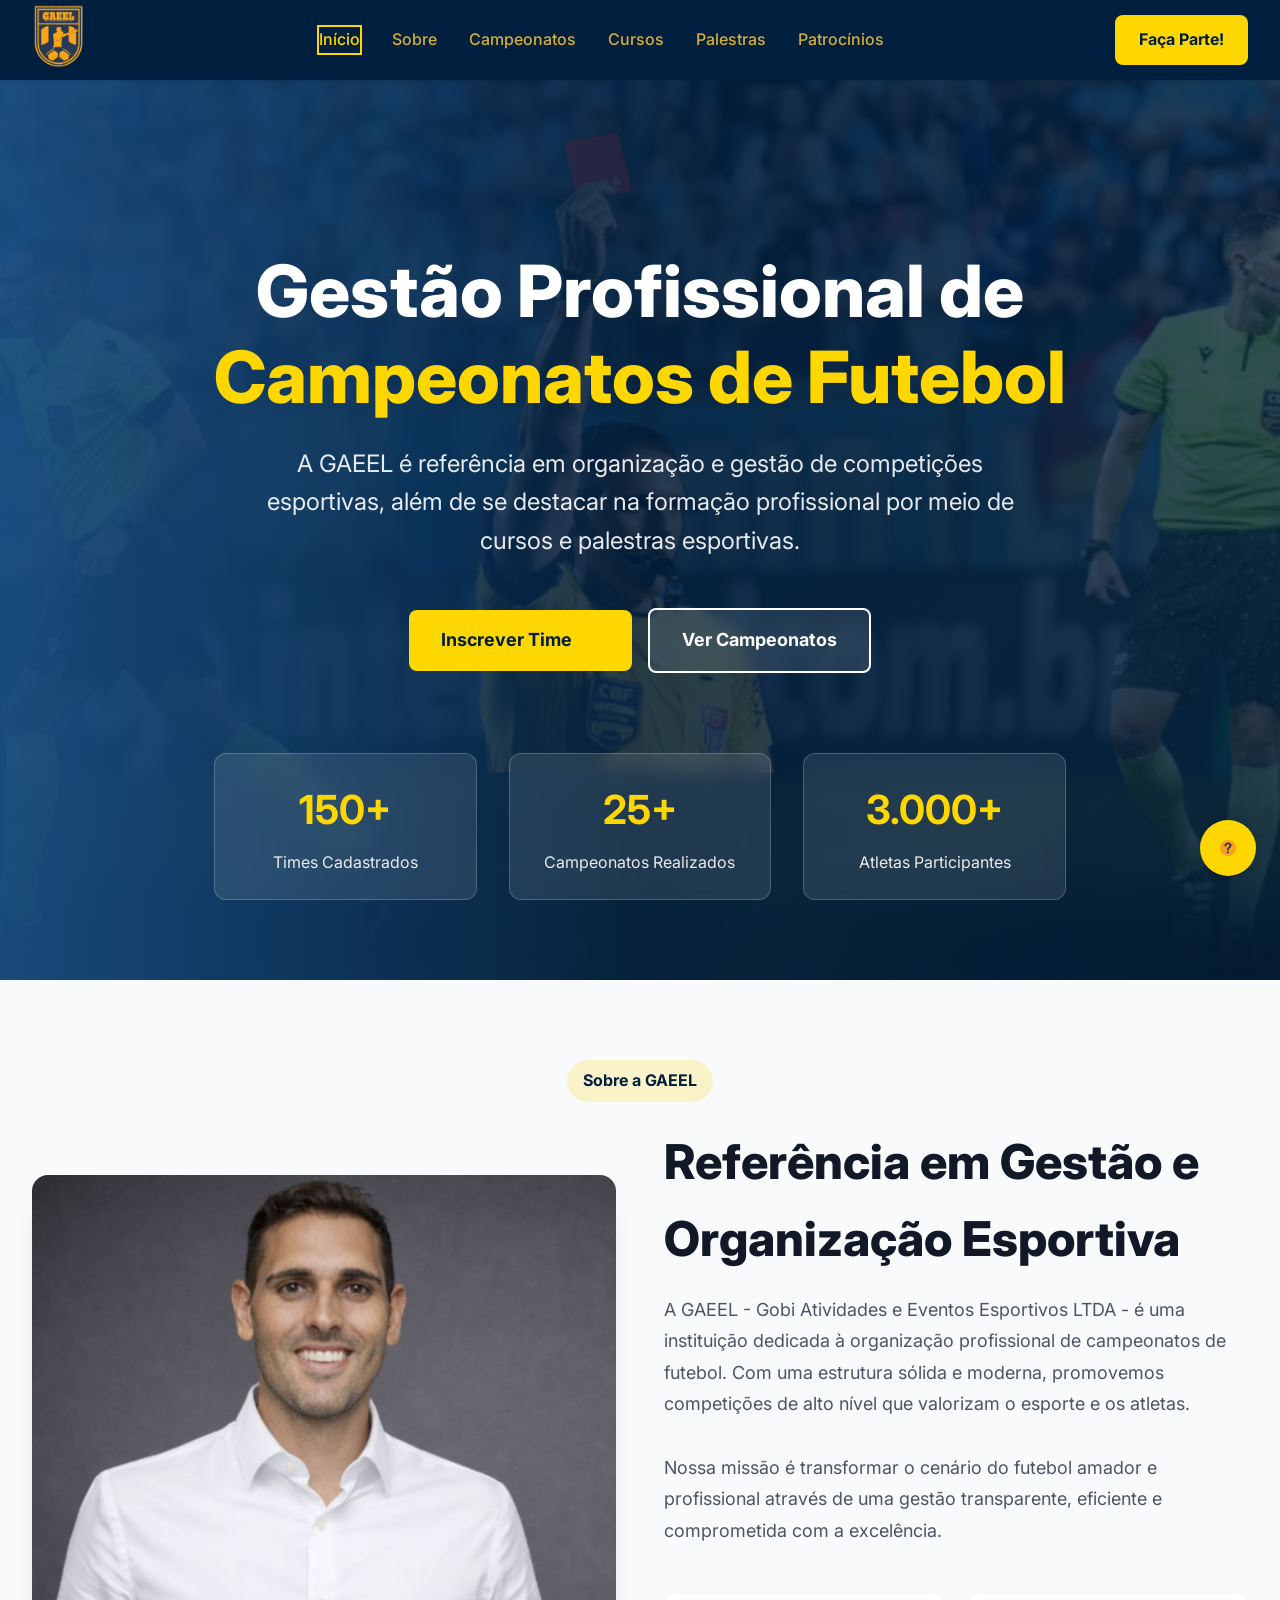
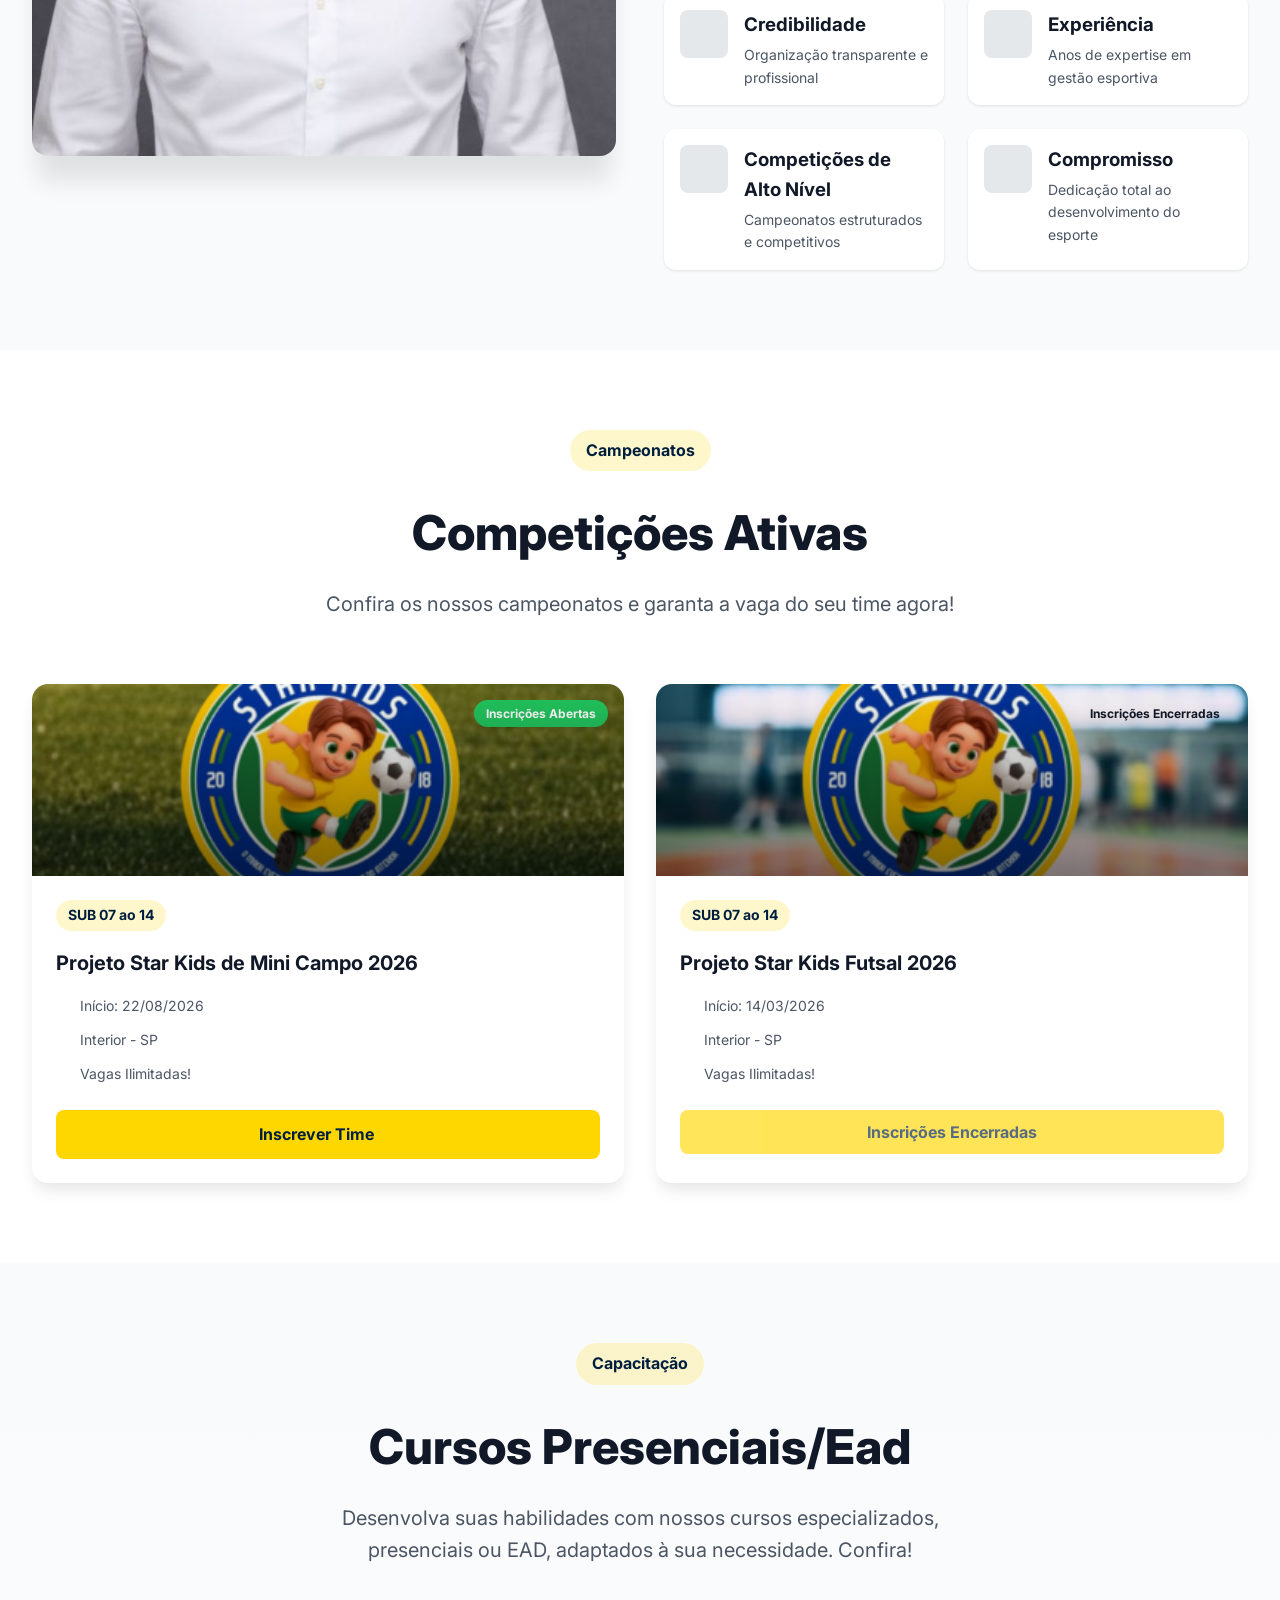
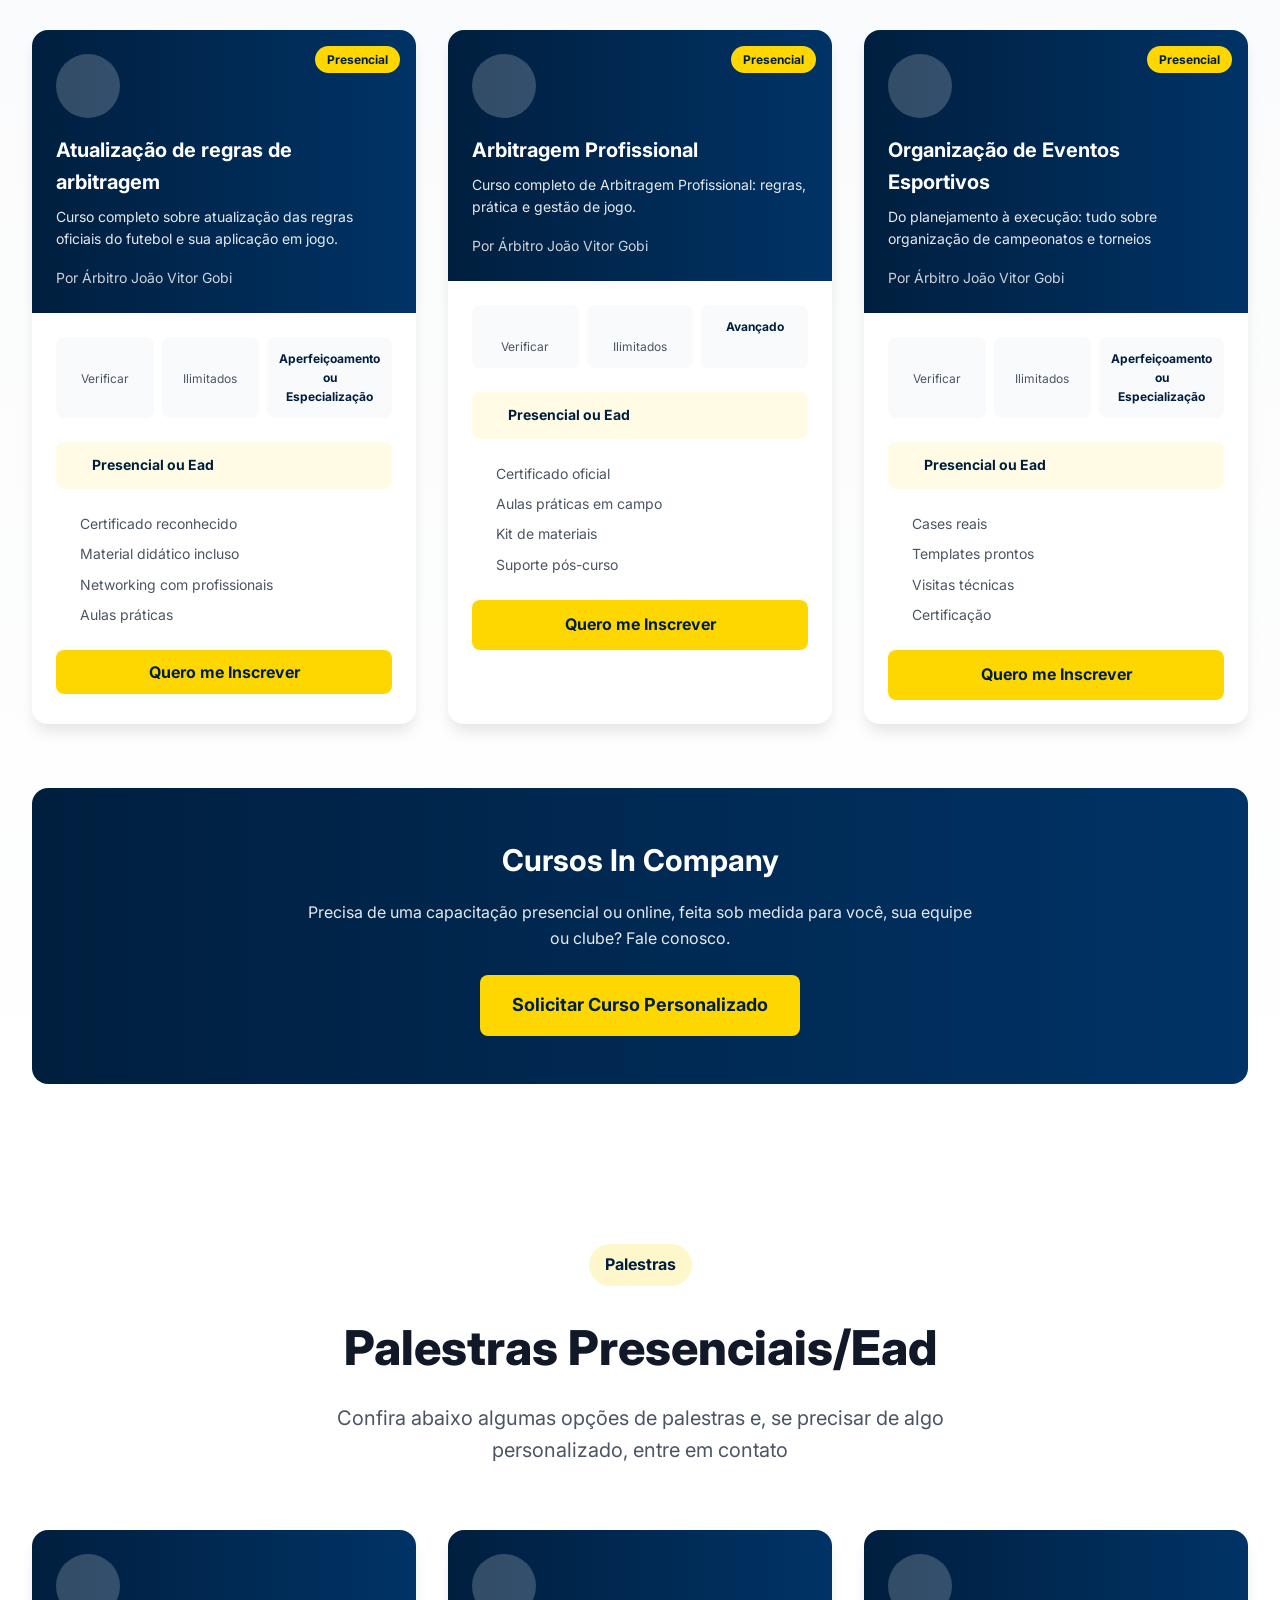
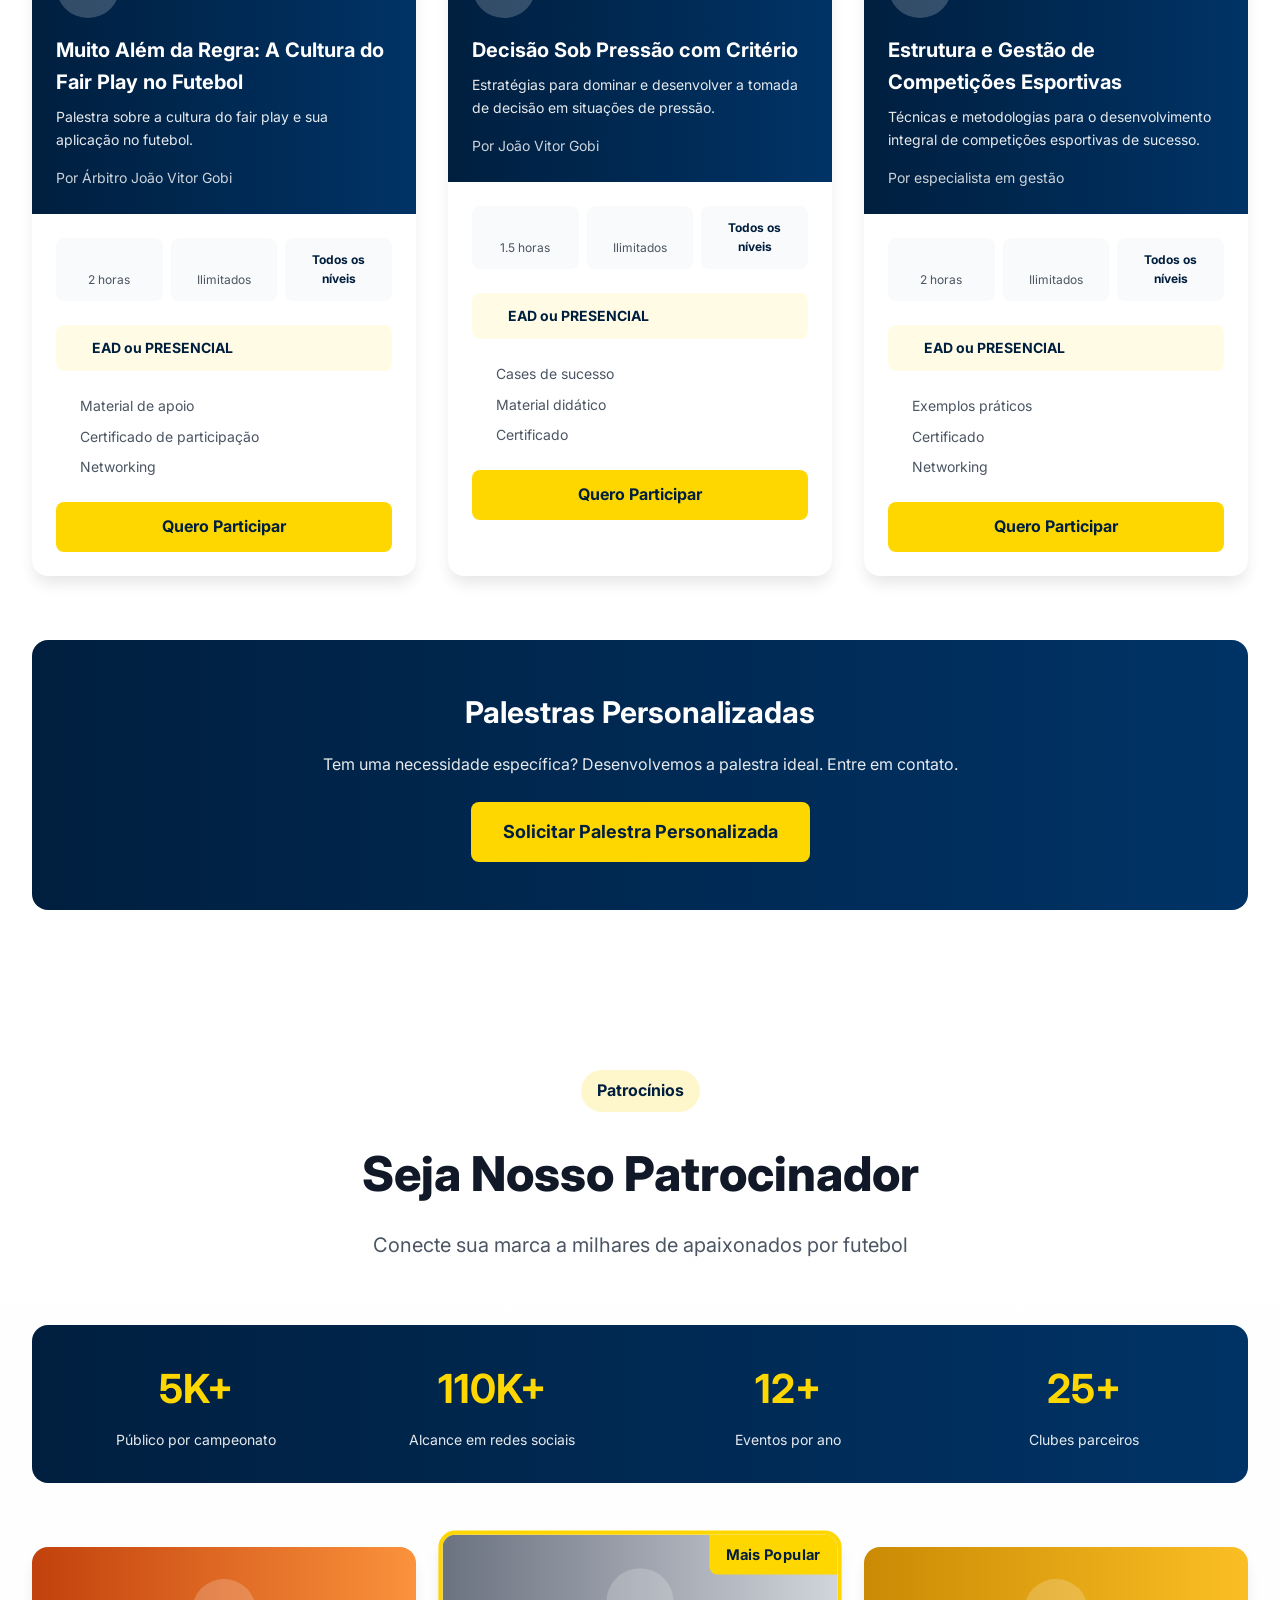
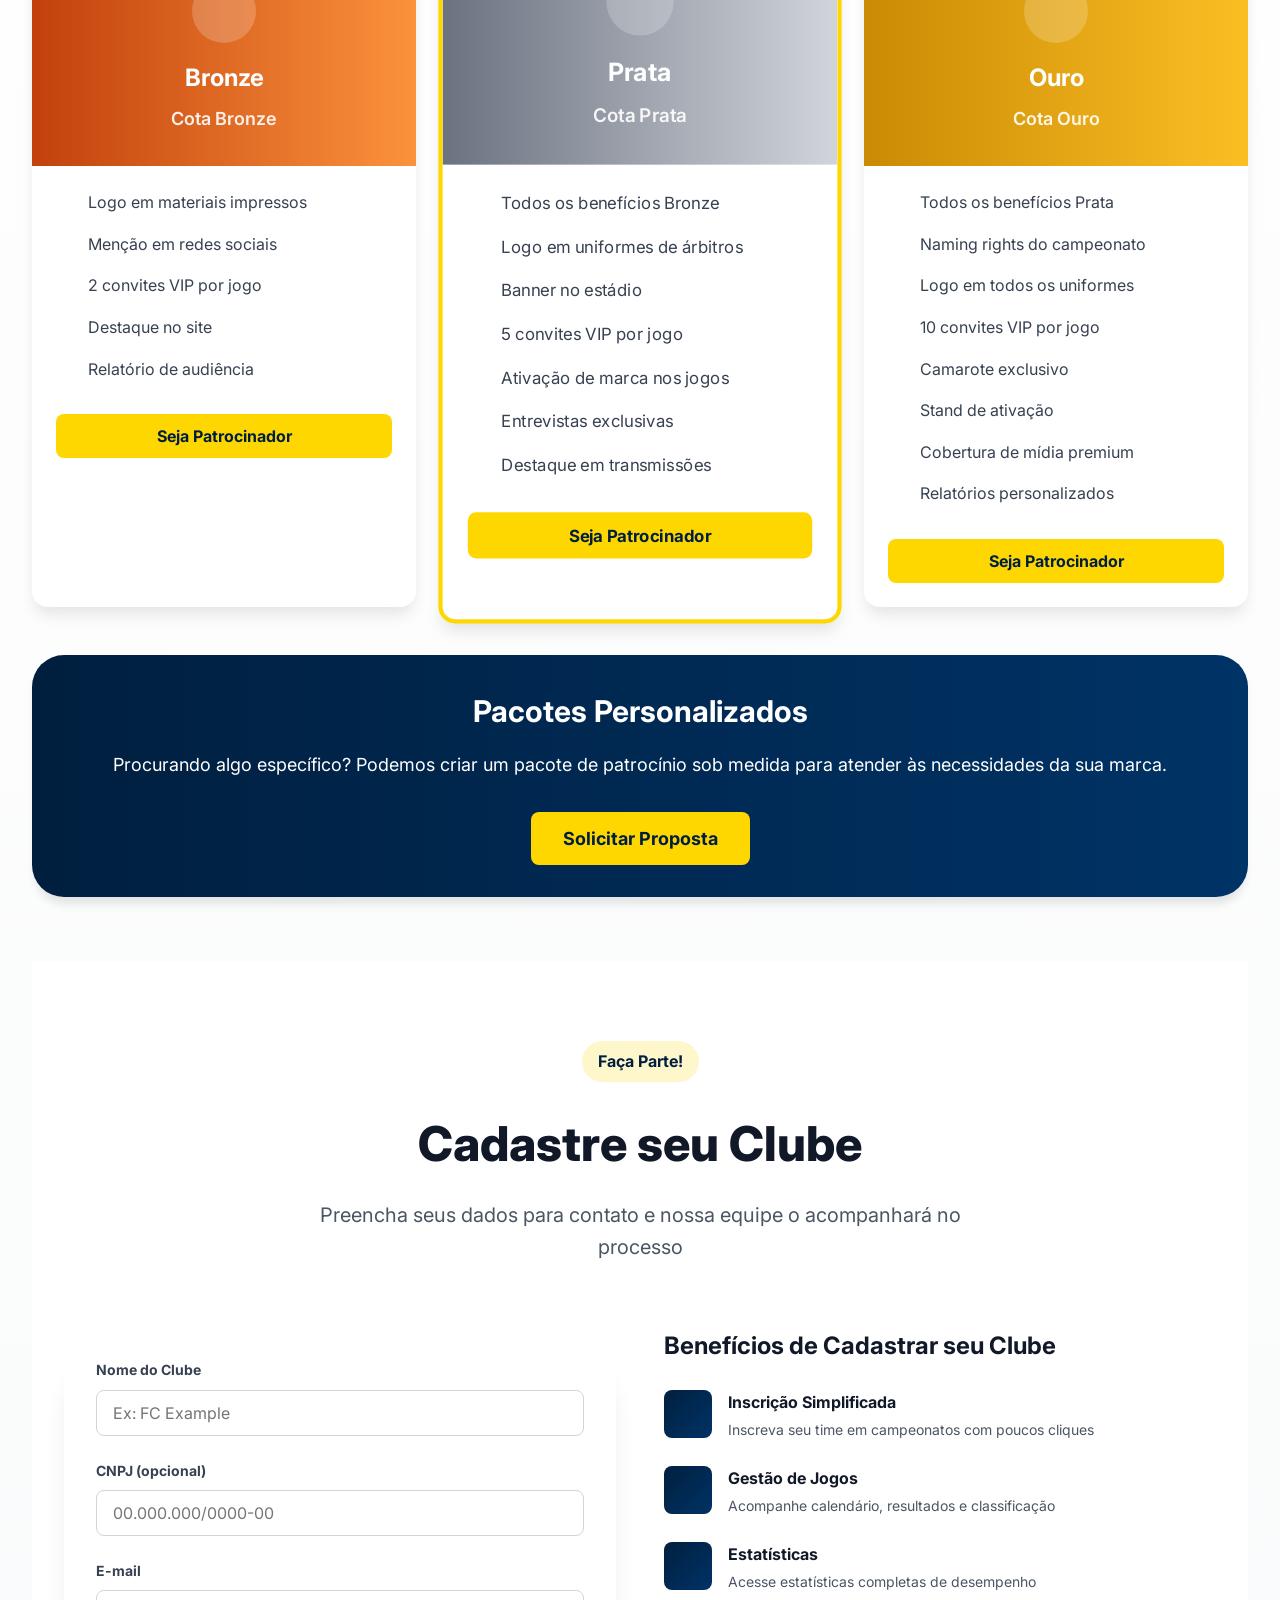
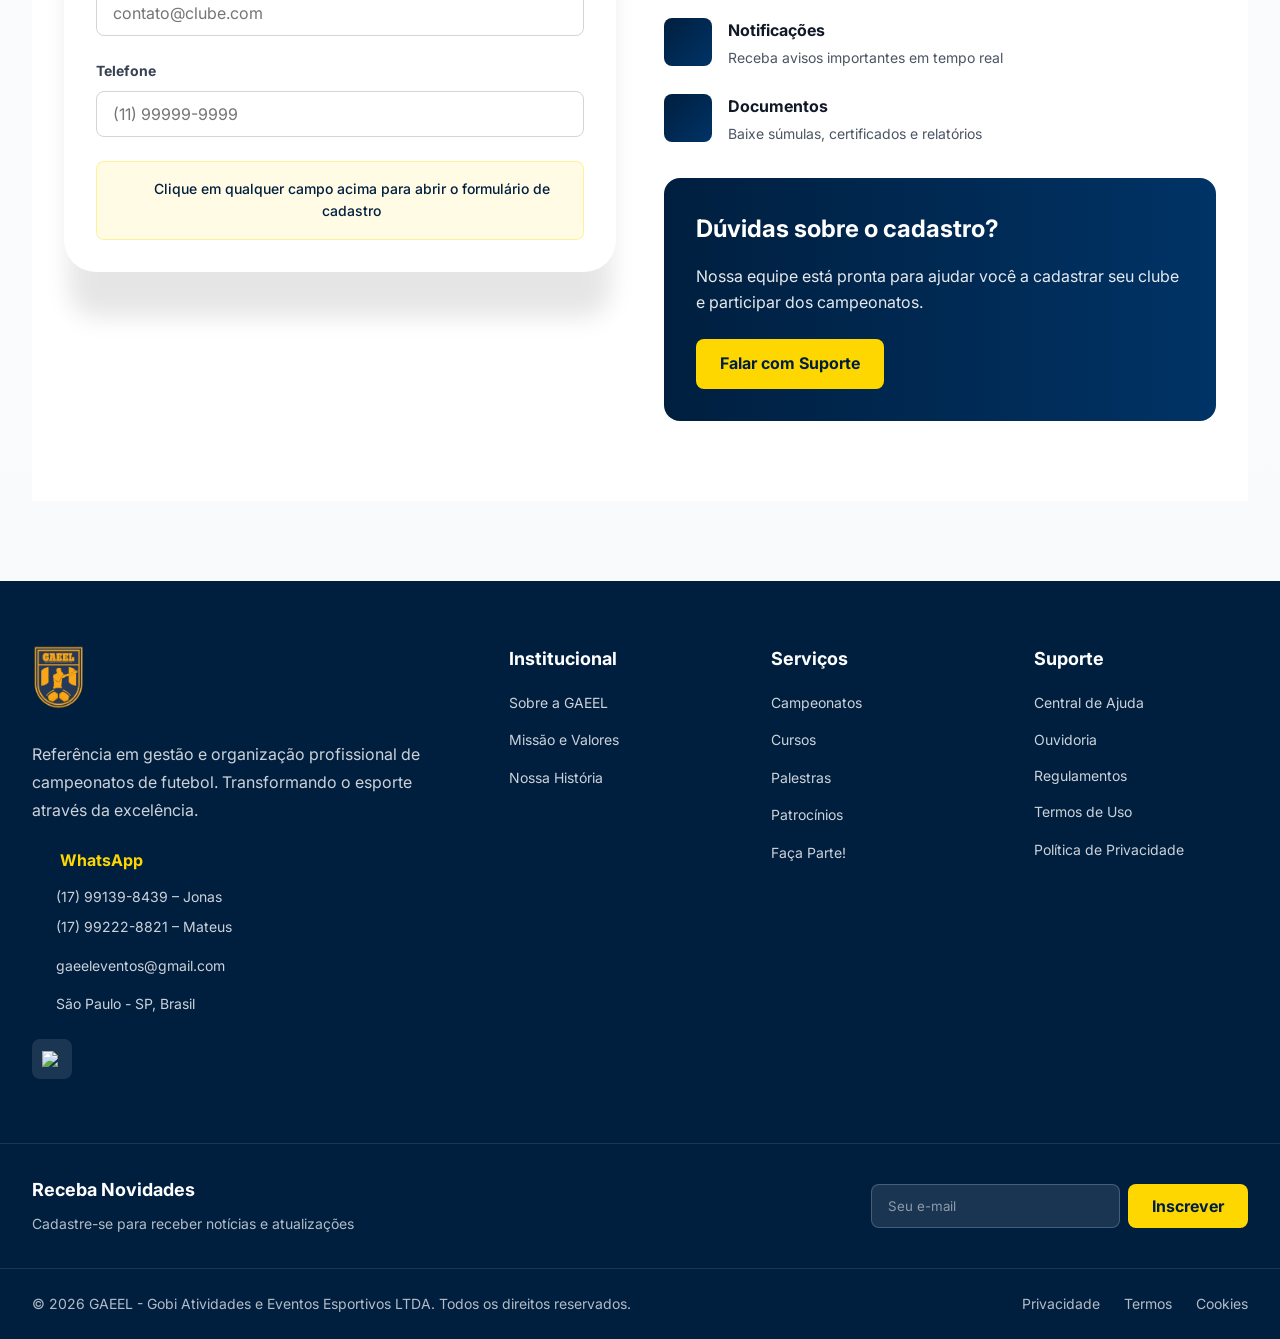
==== gaeel.html @ 9bc18baa "ajustes nos forms Co-authored-by: Copilot <copilot@github.com>" ====
<!DOCTYPE html>
<html lang="pt-BR">
<head>
    <meta charset="UTF-8">
    <meta name="viewport" content="width=device-width, initial-scale=1.0">
    <meta name="description" content="GAEEL - Gestão de Campeonatos Esportivos">
    <meta name="theme-color" content="#001F3F">

    <!-- Open Graph / Social -->
    <meta property="og:title" content="GAEEL - Gestão de Campeonatos Esportivos">
    <meta property="og:description" content="Organização profissional de competições esportivas para clubes de todo o Brasil.">
    <meta property="og:image" content="imagens/logo gaeel sem fundo.png">
    <meta property="og:url" content="https://seusite.com">
    <meta property="og:type" content="website">
    <meta name="twitter:card" content="summary_large_image">

    <title>GAEEL - Gestão de Campeonatos de Futebol</title>
    
    <!-- Google Fonts -->
    <link rel="preconnect" href="https://fonts.googleapis.com">
    <link rel="preconnect" href="https://fonts.gstatic.com" crossorigin>
    <link href="https://fonts.googleapis.com/css2?family=Inter:wght@400;500;600;700;800;900&display=swap" rel="stylesheet">
    <link rel="icon" type="image/png" href="imagens/logo gaeel sem fundo.png">
    <!-- Lucide Icons -->
    <script src="https://unpkg.com/lucide@latest"></script>
    
    <link rel="stylesheet" href="gaeel.css">
</head>
<body>
    <a href="#main-content" class="skip-link">Ir para o conteúdo</a>
    
    <header>
        <!-- Navbar -->
        <nav id="navbar" class="navbar" role="navigation" aria-label="Menu principal">
        <div class="container">
            <div class="navbar-content">
                <!-- Logo -->
                <div class="navbar-logo">
                    <img src="imagens/logo gaeel sem fundo.png" alt="GAEEL" class="logo-img" loading="lazy" decoding="async">
                </div>

                <!-- Desktop Menu -->
                <div class="navbar-menu desktop-menu">
                    <a href="#hero" class="nav-link">Início</a>
                    <a href="#sobre" class="nav-link">Sobre</a>
                    <a href="#campeonatos" class="nav-link">Campeonatos</a>
                    <a href="#cursos" class="nav-link">Cursos</a>
                    <a href="#palestras" class="nav-link">Palestras</a>
                    <a href="#patrocinios" class="nav-link">Patrocínios</a>

                </div>

                <!-- CTA Button Desktop -->
                <div class="navbar-cta desktop-menu">
                    <a href="#area-clube" class="btn btn-primary">Faça Parte!</a>
                </div>

                <!-- Mobile Menu Button -->
                <button id="mobile-menu-btn" class="mobile-menu-btn" aria-label="Abrir menu" aria-expanded="false" aria-controls="mobile-menu">
                    <i data-lucide="menu" class="icon-24"></i>
                </button>
            </div>
        </div>

        <!-- Mobile Menu -->
        <div id="mobile-menu" class="mobile-menu hidden" role="menu">
            <div class="mobile-menu-content">
                <a href="#hero" class="mobile-nav-link">Início</a>
                <a href="#sobre" class="mobile-nav-link">Sobre</a>
                <a href="#campeonatos" class="mobile-nav-link">Campeonatos</a>
                <a href="#cursos" class="mobile-nav-link">Cursos</a>
                <a href="#palestras" class="mobile-nav-link">Palestras</a>
                <a href="#patrocinios" class="mobile-nav-link">Patrocínios</a>
                <a href="#area-clube" class="btn btn-primary btn-block">Faça Parte!</a>
            </div>
        </div>
    </nav>
    </header>

    <main id="main-content">

    <!-- Hero Section -->
    <section id="hero" class="hero">
        <!-- Background Image with Overlay -->
        <div class="hero-bg">
            <img src="imagens/foto de fundo.png"
                 alt="Estádio" class="hero-bg-img" loading="lazy" decoding="async">
            <div class="hero-overlay"></div>
        </div>

        <!-- Field Lines Pattern -->
        <div class="hero-pattern"></div>

        <!-- Content -->
        <div class="hero-content">
            <div class="hero-icon">
                <i data-lucide="trophy" class="icon-64 text-yellow"></i>
            </div>
            
            <h1 class="hero-title">
                Gestão Profissional de<br>
                <span class="text-yellow">Campeonatos de Futebol</span>
            </h1>
            
            <p class="hero-subtitle">
                A GAEEL é referência em organização e gestão de competições esportivas, além de se destacar na formação profissional por meio de cursos e palestras esportivas.
            </p>

            <div class="hero-buttons">
                <a href="#campeonatos" class="btn btn-yellow btn-large">
                    <span>Inscrever Time</span>
                    <i data-lucide="arrow-right" class="icon-20"></i>
                </a>
                
                <a href="#campeonatos" class="btn btn-outline-white btn-large">
                    <span>Ver Campeonatos</span>
                </a>
            </div>

            <!-- Stats -->
            <div class="hero-stats">
                <div class="stat-card">
                    <div class="stat-number">150+</div>
                    <div class="stat-label">Times Cadastrados</div>
                </div>
                <div class="stat-card">
                    <div class="stat-number">25+</div>
                    <div class="stat-label">Campeonatos Realizados</div>
                </div>
                <div class="stat-card">
                    <div class="stat-number">3.000+</div>
                    <div class="stat-label">Atletas Participantes</div>
                </div>
            </div>
        </div>
    </section>

    <!-- About Section -->
    <section id="sobre" class="section bg-gray">
        <div class="container">
            <div class="about-grid">
                <!-- Image -->
                <div class="about-image">
                    <img src="imagens/ceo.png" 
                         alt="Futebol" class="rounded-image" loading="lazy" decoding="async">
                </div>

                <!-- Content -->
                <div class="about-content">
                    <div class="section-badge">Sobre a GAEEL</div>
                    
                    <h2 class="section-title">
                        Referência em Gestão e Organização Esportiva
                    </h2>
                    
                    <p class="text-large mb-8">
                        A GAEEL - Gobi Atividades e Eventos Esportivos LTDA - é uma instituição 
                        dedicada à organização profissional de campeonatos de futebol. Com uma estrutura 
                        sólida e moderna, promovemos competições de alto nível que valorizam o esporte e 
                        os atletas.
                    </p>

                    <p class="text-large mb-8">
                        Nossa missão é transformar o cenário do futebol amador e profissional através de 
                        uma gestão transparente, eficiente e comprometida com a excelência.
                    </p>

                    <!-- Features Grid -->
                    <div class="features-grid">
                        <div class="feature-card">
                            <div class="feature-icon">
                                <i data-lucide="shield-check" class="icon-24 text-blue"></i>
                            </div>
                            <div>
                                <h3 class="feature-title">Credibilidade</h3>
                                <p class="feature-text">Organização transparente e profissional</p>
                            </div>
                        </div>

                        <div class="feature-card">
                            <div class="feature-icon">
                                <i data-lucide="users" class="icon-24 text-blue"></i>
                            </div>
                            <div>
                                <h3 class="feature-title">Experiência</h3>
                                <p class="feature-text">Anos de expertise em gestão esportiva</p>
                            </div>
                        </div>

                        <div class="feature-card">
                            <div class="feature-icon">
                                <i data-lucide="trophy" class="icon-24 text-blue"></i>
                            </div>
                            <div>
                                <h3 class="feature-title">Competições de Alto Nível</h3>
                                <p class="feature-text">Campeonatos estruturados e competitivos</p>
                            </div>
                        </div>

                        <div class="feature-card">
                            <div class="feature-icon">
                                <i data-lucide="target" class="icon-24 text-blue"></i>
                            </div>
                            <div>
                                <h3 class="feature-title">Compromisso</h3>
                                <p class="feature-text">Dedicação total ao desenvolvimento do esporte</p>
                            </div>
                        </div>
                    </div>
                </div>
            </div>
        </div>
    </section>

    <!-- Championships Section -->
    <section id="campeonatos" class="section bg-white">
        <div class="container">
            <!-- Header -->
            <div class="section-header">
                <div class="section-badge-dark">Campeonatos</div>
                <h2 class="section-title">Competições Ativas</h2>
                <p class="section-subtitle">
                    Confira os nossos campeonatos e garanta a vaga do seu time agora!
                </p>
            </div>

            <!-- Championships Grid -->
            <div class="cards-grid-camp">
                <!-- Championship Card 1 -->
                <div class="championship-card">
                    <div class="championship-image">
                        <img src="imagens/campeonato starkids.png" 
                             alt="Projeto Star Kids de Mini Campo 2026" loading="lazy" decoding="async">
                        <span class="badge badge-success">Inscrições Abertas</span>
                        <div class="championship-overlay"></div>
                        <div class="championship-trophy">
                            <i data-lucide="trophy" class="icon-32 text-yellow"></i>
                        </div>
                    </div>

                    <div class="card-content">
                        <span class="category-badge">SUB 07 ao 14</span>
                        <h3 class="card-title">Projeto Star Kids de Mini Campo 2026</h3>

                        <div class="card-info">
                            <div class="info-item">
                                <i data-lucide="calendar" class="icon-16 text-blue"></i>
                                <span>Início: 22/08/2026</span>
                            </div>
                            <div class="info-item">
                                <i data-lucide="map-pin" class="icon-16 text-blue"></i>
                                <span>Interior - SP</span>
                            </div>
                            <div class="info-item">
                                <i data-lucide="users" class="icon-16 text-blue"></i>
                                <span>Vagas Ilimitadas!</span>
                            </div>
                        </div>

                        <a href="#" onclick="openFormModal('https://docs.google.com/forms/d/e/1FAIpQLScrZpwRjuBq0fCPr9CjrzHM2x_7T76fkxk6qGC5ouYpKxYS-Q/viewform?usp=publish-editor'); return false;" class="btn btn-primary btn-block">
                            <span>Inscrever Time</span>
                            <i data-lucide="arrow-right" class="icon-16"></i>
                        </a>
                    </div>
                </div>


              

                <!-- Championship Card 4 -->
                <div class="championship-card">
                    <div class="championship-image">
                        <img src="imagens/campeonato starkids futsal.png" 
                             alt="Projeto Star Kids Futsal 2026" loading="lazy" decoding="async">
                        <span class="badge badge-danger">Inscrições Encerradas</span>
                        <div class="championship-overlay"></div>
                        <div class="championship-trophy">
                            <i data-lucide="trophy" class="icon-32 text-yellow"></i>
                        </div>
                    </div>

                    <div class="card-content">
                        <span class="category-badge">SUB 07 ao 14</span>
                        <h3 class="card-title">Projeto Star Kids Futsal 2026</h3>

                        <div class="card-info">
                            <div class="info-item">
                                <i data-lucide="calendar" class="icon-16 text-blue"></i>
                                <span>Início: 14/03/2026</span>
                            </div>
                            <div class="info-item">
                                <i data-lucide="map-pin" class="icon-16 text-blue"></i>
                                <span>Interior - SP</span>
                            </div>
                            <div class="info-item">
                                <i data-lucide="users" class="icon-16 text-blue"></i>
                                <span>Vagas Ilimitadas!</span>
                            </div>
                        </div>

                        <button class="btn btn-primary btn-block" disabled>
                            <span>Inscrições Encerradas</span>
                        </button>
                    </div>
                </div>
            </div>


        </div>
    </section>

    <!-- additional hidden championships -->
    <section id="more-champions" class="section bg-white hidden">
        <div class="container">
            <div class="cards-grid">
                <!-- Championship Card 4 -->
                <div class="championship-card">
                    <div class="championship-image">
                        <img src="imagens/campeonato4.png" alt="Copa Regional" loading="lazy" decoding="async">
                        <span class="badge badge-info">Em Breve</span>
                        <div class="championship-overlay"></div>
                        <div class="championship-trophy">
                            <i data-lucide="trophy" class="icon-32 text-yellow"></i>
                        </div>
                    </div>
                    <div class="card-content">
                        <span class="category-badge">Amador</span>
                        <h3 class="card-title">Copa Regional 2026</h3>
                        <div class="card-info">
                            <div class="info-item">
                                <i data-lucide="calendar" class="icon-16 text-blue"></i>
                                <span>Início: 10 Jun 2026</span>
                            </div>
                            <div class="info-item">
                                <i data-lucide="map-pin" class="icon-16 text-blue"></i>
                                <span>Interior - SP</span>
                            </div>
                            <div class="info-item">
                                <i data-lucide="users" class="icon-16 text-blue"></i>
                                <span>20 vagas</span>
                            </div>
                        </div>
                        <button class="btn btn-primary btn-block">
                            <span>Inscrever Time</span>
                            <i data-lucide="arrow-right" class="icon-16"></i>
                        </button>
                    </div>
                </div>
                <!-- Championship Card 5 -->
                <div class="championship-card">
                    <div class="championship-image">
                        <img src="imagens/campeonato5.png" alt="Torneio de Verão" loading="lazy" decoding="async">
                        <span class="badge badge-info">Em Breve</span>
                        <div class="championship-overlay"></div>
                        <div class="championship-trophy">
                            <i data-lucide="trophy" class="icon-32 text-yellow"></i>
                        </div>
                    </div>
                    <div class="card-content">
                        <span class="category-badge">Juvenil</span>
                        <h3 class="card-title">Torneio de Verão</h3>
                        <div class="card-info">
                            <div class="info-item">
                                <i data-lucide="calendar" class="icon-16 text-blue"></i>
                                <span>Início: 05 Jul 2026</span>
                            </div>
                            <div class="info-item">
                                <i data-lucide="map-pin" class="icon-16 text-blue"></i>
                                <span>Campinas - SP</span>
                            </div>
                            <div class="info-item">
                                <i data-lucide="users" class="icon-16 text-blue"></i>
                                <span>32 vagas</span>
                            </div>
                        </div>
                        <button class="btn btn-primary btn-block">
                            <span>Inscrever Time</span>
                            <i data-lucide="arrow-right" class="icon-16"></i>
                        </button>
                    </div>
                </div>
                <!-- Championship Card 6 -->
                <div class="championship-card">
                    <div class="championship-image">
                        <img src="imagens/campeonato6.png" alt="Copa da Primavera" loading="lazy" decoding="async">
                        <span class="badge badge-info">Em Breve</span>
                        <div class="championship-overlay"></div>
                        <div class="championship-trophy">
                            <i data-lucide="trophy" class="icon-32 text-yellow"></i>
                        </div>
                    </div>
                    <div class="card-content">
                        <span class="category-badge"></span>
                        <h3 class="card-title">SuperCopa StarKids 2026</h3>
                        <div class="card-info">
                            <div class="info-item">
                                <i data-lucide="calendar" class="icon-16 text-blue"></i>
                                <span>Início da Competição: 04/07/2026</span>
                            </div>
                            <div class="info-item">
                                <i data-lucide="map-pin" class="icon-16 text-blue"></i>
                                <span>Ribeirão Preto - SP</span>
                            </div>
                            <div class="info-item">
                                <i data-lucide="users" class="icon-16 text-blue"></i>
                                <span>16 vagas</span>
                            </div>
                        </div>
                        <button class="btn btn-primary btn-block">
                            <span>Inscrever Time</span>
                            <i data-lucide="arrow-right" class="icon-16"></i>
                        </button>
                    </div>
                </div>
            </div>

            <!-- CTA -->
            <div class="text-center mt-48">
                <button id="hide-all-champs" class="btn btn-yellow btn-sm">
                    <span>Ver menos campeonatos</span>
                    <i data-lucide="arrow-left" class="icon-20"></i>
                </button>
            </div>
        </div>
    </section>
    

    <!-- Courses Section -->
    <section id="cursos" class="section bg-gradient">
        <div class="container">
            <!-- Header -->
            <div class="section-header">
                <div class="section-badge">Capacitação</div>
                <h2 class="section-title">Cursos Presenciais/Ead</h2>
                <p class="section-subtitle">
                    Desenvolva suas habilidades com nossos cursos especializados, presenciais ou EAD, adaptados à sua necessidade. Confira!
                </p>
            </div>

            <!-- Courses Grid -->
            <div class="cards-grid">
                <!-- Course Card 1 -->
                <div class="course-card">
                    <div class="course-header">
                        <span class="badge-presencial">Presencial</span>
                        <div class="course-icon">
                            <i data-lucide="graduation-cap" class="icon-32"></i>
                        </div>
                        <h3 class="course-title">Atualização de regras de arbitragem</h3>
                        <p class="course-description">
                            Curso completo sobre atualização das regras oficiais do futebol e sua aplicação em jogo.
                        </p>
                        <div class="course-instructor">Por Árbitro João Vitor Gobi</div>
                    </div>

                    <div class="card-content">
                        <div class="course-meta">
                            <div class="meta-item">
                                <i data-lucide="clock" class="icon-16 text-blue"></i>
                                <span>Verificar</span>
                            </div>
                            <div class="meta-item">
                                <i data-lucide="users" class="icon-16 text-blue"></i>
                                <span>Ilimitados</span>
                            </div>
                            <div class="meta-item">
                                <span class="level-badge">Aperfeiçoamento ou Especialização</span>
                            </div>
                        </div>

                        <div class="course-location">
                            <i data-lucide="map-pin" class="icon-16 text-blue"></i>
                            <span>Presencial ou Ead</span>
                        </div>

                        <div class="course-features">
                            <div class="feature-item">
                                <i data-lucide="check-circle" class="icon-16 text-green"></i>
                                <span>Certificado reconhecido</span>
                            </div>
                            <div class="feature-item">
                                <i data-lucide="check-circle" class="icon-16 text-green"></i>
                                <span>Material didático incluso</span>
                            </div>
                            <div class="feature-item">
                                <i data-lucide="check-circle" class="icon-16 text-green"></i>
                                <span>Networking com profissionais</span>
                            </div>
                            <div class="feature-item">
                                <i data-lucide="check-circle" class="icon-16 text-green"></i>
                                <span>Aulas práticas</span>
                            </div>
                        </div>

                        <button class="btn btn-primary btn-block">Quero me Inscrever</button>
                    </div>
                </div>

                <!-- Course Card 2 -->
                <div class="course-card">
                    <div class="course-header">
                        <span class="badge-presencial">Presencial</span>
                        <div class="course-icon">
                            <i data-lucide="graduation-cap" class="icon-32"></i>
                        </div>
                        <h3 class="course-title">Arbitragem Profissional</h3>
                        <p class="course-description">
                            Curso completo de Arbitragem Profissional: regras, prática e gestão de jogo.
                        </p>
                        <div class="course-instructor">Por Árbitro João Vitor Gobi</div>
                    </div>

                    <div class="card-content">
                        <div class="course-meta">
                            <div class="meta-item">
                                <i data-lucide="clock" class="icon-16 text-blue"></i>
                                <span>Verificar</span>
                            </div>
                            <div class="meta-item">
                                <i data-lucide="users" class="icon-16 text-blue"></i>
                                <span>Ilimitados</span>
                            </div>
                            <div class="meta-item">
                                <span class="level-badge">Avançado</span>
                            </div>
                        </div>

                        <div class="course-location">
                            <i data-lucide="map-pin" class="icon-16 text-blue"></i>
                            <span>Presencial ou Ead</span>
                        </div>

                        <div class="course-features">
                            <div class="feature-item">
                                <i data-lucide="check-circle" class="icon-16 text-green"></i>
                                <span>Certificado oficial</span>
                            </div>
                            <div class="feature-item">
                                <i data-lucide="check-circle" class="icon-16 text-green"></i>
                                <span>Aulas práticas em campo</span>
                            </div>
                            <div class="feature-item">
                                <i data-lucide="check-circle" class="icon-16 text-green"></i>
                                <span>Kit de materiais</span>
                            </div>
                            <div class="feature-item">
                                <i data-lucide="check-circle" class="icon-16 text-green"></i>
                                <span>Suporte pós-curso</span>
                            </div>
                        </div>

                        <a href="https://wa.me/5517992228821" target="_blank" class="btn btn-primary btn-block">Quero me Inscrever</a>
                    </div>
                </div>

                <!-- Course Card 3 -->
                <div class="course-card">
                    <div class="course-header">
                        <span class="badge-presencial">Presencial</span>
                        <div class="course-icon">
                            <i data-lucide="graduation-cap" class="icon-32"></i>
                        </div>
                        <h3 class="course-title">Organização de Eventos Esportivos</h3>
                        <p class="course-description">
                            Do planejamento à execução: tudo sobre organização de campeonatos e torneios
                        </p>
                        <div class="course-instructor">Por Árbitro João Vitor Gobi</div>
                    </div>

                    <div class="card-content">
                        <div class="course-meta">
                            <div class="meta-item">
                                <i data-lucide="clock" class="icon-16 text-blue"></i>
                                <span>Verificar</span>
                            </div>
                            <div class="meta-item">
                                <i data-lucide="users" class="icon-16 text-blue"></i>
                                <span>Ilimitados</span>
                            </div>
                            <div class="meta-item">
                                <span class="level-badge">Aperfeiçoamento ou Especialização</span>
                            </div>
                        </div>

                        <div class="course-location">
                            <i data-lucide="map-pin" class="icon-16 text-blue"></i>
                            <span>Presencial ou Ead</span>
                        </div>

                        <div class="course-features">
                            <div class="feature-item">
                                <i data-lucide="check-circle" class="icon-16 text-green"></i>
                                <span>Cases reais</span>
                            </div>
                            <div class="feature-item">
                                <i data-lucide="check-circle" class="icon-16 text-green"></i>
                                <span>Templates prontos</span>
                            </div>
                            <div class="feature-item">
                                <i data-lucide="check-circle" class="icon-16 text-green"></i>
                                <span>Visitas técnicas</span>
                            </div>
                            <div class="feature-item">
                                <i data-lucide="check-circle" class="icon-16 text-green"></i>
                                <span>Certificação</span>
                            </div>
                        </div>

                        <a href="https://wa.me/5517992228821" target="_blank" class="btn btn-primary btn-block">Quero me Inscrever</a>
                    </div>
                </div>
            </div>

            <!-- Bottom CTA -->
            <div class="cta-box mt-64">
                <h3 class="cta-title">Cursos In Company</h3>
                <p class="cta-text">
                    Precisa de uma capacitação presencial ou online, feita sob medida para você, sua equipe ou clube? Fale conosco.
                </p>
                <a href="https://wa.me/5517992228821" target="_blank" class="btn btn-yellow btn-large">Solicitar Curso Personalizado </a>
            </div>
        </div>
    </section>

    <!-- Lectures Section -->
    <section id="palestras" class="section bg-white">
        <div class="container">
            <!-- Header -->
            <div class="section-header">
                <div class="section-badge-dark">Palestras</div>
                <h2 class="section-title">Palestras Presenciais/Ead</h2>
                <p class="section-subtitle">
                    Confira abaixo algumas opções de palestras e, se precisar de algo personalizado, entre em contato
                </p>
            </div>

            <!-- Lectures Grid -->
            <div class="cards-grid">
                <!-- Lecture Card 1 -->
                <div class="lecture-card">
                    <div class="lecture-header">
                        <div class="lecture-icon">
                            <i data-lucide="mic" class="icon-32"></i>
                        </div>
                        <h3 class="lecture-title">Muito Além da Regra: A Cultura do Fair Play no Futebol</h3>
                        <p class="lecture-description">
                            Palestra sobre a cultura do fair play e sua aplicação no futebol.
                        </p>
                        <div class="lecture-speaker">Por Árbitro João Vitor Gobi</div>
                    </div>

                    <div class="card-content">
                        <div class="lecture-meta">
                            <div class="meta-item">
                                <i data-lucide="clock" class="icon-16 text-blue"></i>
                                <span>2 horas</span>
                            </div>
                            <div class="meta-item">
                                <i data-lucide="users" class="icon-16 text-blue"></i>
                                <span>Ilimitados</span>
                            </div>
                            <div class="meta-item">
                                <span class="level-badge">Todos os níveis</span>
                            </div>
                        </div>

                        <div class="lecture-location">
                            <i data-lucide="map-pin" class="icon-16 text-blue"></i>
                            <span>EAD ou PRESENCIAL</span>
                        </div>

                        <div class="lecture-features">
                            <div class="feature-item">
                                <i data-lucide="check-circle" class="icon-16 text-green"></i>
                                <span>Material de apoio</span>
                            </div>
                            <div class="feature-item">
                                <i data-lucide="check-circle" class="icon-16 text-green"></i>
                                <span>Certificado de participação</span>
                            </div>
                            <div class="feature-item">
                                <i data-lucide="check-circle" class="icon-16 text-green"></i>
                                <span>Networking</span>
                            </div>
                        </div>

                        <a href="https://wa.me/5517992228821" target="_blank" class="btn btn-primary btn-block">Quero Participar</a>
                    </div>
                </div>

                <!-- Lecture Card 2 -->
                <div class="lecture-card">
                    <div class="lecture-header">
                        <div class="lecture-icon">
                            <i data-lucide="mic" class="icon-32"></i>
                        </div>
                        <h3 class="lecture-title">Decisão Sob Pressão com Critério</h3>
                        <p class="lecture-description">
                            Estratégias para dominar e desenvolver a tomada de decisão em situações de pressão.
                        </p>
                        <div class="lecture-speaker">Por João Vitor Gobi</div>
                    </div>

                    <div class="card-content">
                        <div class="lecture-meta">
                            <div class="meta-item">
                                <i data-lucide="clock" class="icon-16 text-blue"></i>
                                <span>1.5 horas</span>
                            </div>
                            <div class="meta-item">
                                <i data-lucide="users" class="icon-16 text-blue"></i>
                                <span>Ilimitados</span>
                            </div>
                            <div class="meta-item">
                                <span class="level-badge">Todos os níveis</span>
                            </div>
                        </div>

                        <div class="lecture-location">
                            <i data-lucide="map-pin" class="icon-16 text-blue"></i>
                            <span>EAD ou PRESENCIAL</span>
                        </div>

                        <div class="lecture-features">
                            <div class="feature-item">
                                <i data-lucide="check-circle" class="icon-16 text-green"></i>
                                <span>Cases de sucesso</span>
                            </div>
                            <div class="feature-item">
                                <i data-lucide="check-circle" class="icon-16 text-green"></i>
                                <span>Material didático</span>
                            </div>
                            <div class="feature-item">
                                <i data-lucide="check-circle" class="icon-16 text-green"></i>
                                <span>Certificado</span>
                            </div>
                        </div>

                        <a href="https://wa.me/5517992228821" target="_blank" class="btn btn-primary btn-block">Quero Participar</a>
                    </div>
                </div>

                <!-- Lecture Card 3 -->
                <div class="lecture-card">
                    <div class="lecture-header">
                        <div class="lecture-icon">
                            <i data-lucide="mic" class="icon-32"></i>
                        </div>
                        <h3 class="lecture-title">Estrutura e Gestão de Competições Esportivas</h3>
                        <p class="lecture-description">
                            Técnicas e metodologias para o desenvolvimento integral de competições esportivas de sucesso.
                        </p>
                        <div class="lecture-speaker">Por especialista em gestão</div>
                    </div>

                    <div class="card-content">
                        <div class="lecture-meta">
                            <div class="meta-item">
                                <i data-lucide="clock" class="icon-16 text-blue"></i>
                                <span>2 horas</span>
                            </div>
                            <div class="meta-item">
                                <i data-lucide="users" class="icon-16 text-blue"></i>
                                <span>Ilimitados</span>
                            </div>
                            <div class="meta-item">
                                <span class="level-badge">Todos os níveis</span>
                            </div>
                        </div>

                        <div class="lecture-location">
                            <i data-lucide="map-pin" class="icon-16 text-blue"></i>
                            <span>EAD ou PRESENCIAL</span>
                        </div>

                        <div class="lecture-features">
                            <div class="feature-item">
                                <i data-lucide="check-circle" class="icon-16 text-green"></i>
                                <span>Exemplos práticos</span>
                            </div>
                            <div class="feature-item">
                                <i data-lucide="check-circle" class="icon-16 text-green"></i>
                                <span>Certificado</span>
                            </div>
                            <div class="feature-item">
                                <i data-lucide="check-circle" class="icon-16 text-green"></i>
                                <span>Networking</span>
                            </div>
                        </div>

                        <a href="https://wa.me/5517992228821" target="_blank" class="btn btn-primary btn-block">Quero Participar</a>
                    </div>
                </div>
            </div>

            <!-- Bottom CTA -->
            <div class="cta-box mt-64">
                <h3 class="cta-title">Palestras Personalizadas</h3>
                <p class="cta-text">
                    Tem uma necessidade específica? Desenvolvemos a palestra ideal. Entre em contato.
                </p>
                <a href="https://wa.me/5517992228821" target="_blank" class="btn btn-yellow btn-large">Solicitar Palestra Personalizada</a>
            </div>
        </div>
    </section>

    <!-- Sponsorship Section -->
    <section id="patrocinios" class="section bg-gradient-white">
        <div class="container">
            <!-- Header -->
            <div class="section-header">
                <div class="section-badge-dark">Patrocínios</div>
                <h2 class="section-title">Seja Nosso Patrocinador</h2>
                <p class="section-subtitle">
                    Conecte sua marca a milhares de apaixonados por futebol
                </p>
            </div>

            <!-- Stats Banner - Engajamento -->
            <div class="stats-banner">
                <div class="stat-item">
                    <div class="stat-value">5K+</div>
                    <div class="stat-desc">Público por campeonato</div>
                </div>
                <div class="stat-item">
                    <div class="stat-value">110K+</div>
                    <div class="stat-desc">Alcance em redes sociais</div>
                </div>
                <div class="stat-item">
                    <div class="stat-value">12+</div>
                    <div class="stat-desc">Eventos por ano</div>
                </div>
                <div class="stat-item">
                    <div class="stat-value">25+</div>
                    <div class="stat-desc">Clubes parceiros</div>
                </div>
            </div>

            <!-- Sponsorship Tiers -->
            <div class="cards-grid">
                <!-- Bronze -->
                <div class="sponsor-card">
                    <div class="sponsor-header bronze">
                        <div class="sponsor-icon">
                            <i data-lucide="award" class="icon-32"></i>
                        </div>
                        <h3 class="sponsor-name">Bronze</h3>
                        <div class="sponsor-subtitle">Cota Bronze</div>
                    </div>

                    <div class="card-content">
                        <div class="benefits-list">
                            <div class="benefit-item">
                                <i data-lucide="check" class="icon-20 text-green"></i>
                                <span>Logo em materiais impressos</span>
                            </div>
                            <div class="benefit-item">
                                <i data-lucide="check" class="icon-20 text-green"></i>
                                <span>Menção em redes sociais</span>
                            </div>
                            <div class="benefit-item">
                                <i data-lucide="check" class="icon-20 text-green"></i>
                                <span>2 convites VIP por jogo</span>
                            </div>
                            <div class="benefit-item">
                                <i data-lucide="check" class="icon-20 text-green"></i>
                                <span>Destaque no site</span>
                            </div>
                            <div class="benefit-item">
                                <i data-lucide="check" class="icon-20 text-green"></i>
                                <span>Relatório de audiência</span>
                            </div>
                        </div>

                         <button type="button" onclick="openSponsorModal()" class="btn btn-primary btn-block">Seja Patrocinador</button>
                    </div>
                </div>

                <!-- Prata (Featured) -->   
                <div class="sponsor-card featured">
                    <span class="featured-badge">Mais Popular</span>
                    <div class="sponsor-header silver">
                        <div class="sponsor-icon">
                            <i data-lucide="star" class="icon-32"></i>
                        </div>
                        <h3 class="sponsor-name">Prata</h3>
                        <div class="sponsor-subtitle">Cota Prata</div>
                    </div>

                    <div class="card-content">
                        <div class="benefits-list">
                            <div class="benefit-item">
                                <i data-lucide="check" class="icon-20 text-green"></i>
                                <span>Todos os benefícios Bronze</span>
                            </div>
                            <div class="benefit-item">
                                <i data-lucide="check" class="icon-20 text-green"></i>
                                <span>Logo em uniformes de árbitros</span>
                            </div>
                            <div class="benefit-item">
                                <i data-lucide="check" class="icon-20 text-green"></i>
                                <span>Banner no estádio</span>
                            </div>
                            <div class="benefit-item">
                                <i data-lucide="check" class="icon-20 text-green"></i>
                                <span>5 convites VIP por jogo</span>
                            </div>
                            <div class="benefit-item">
                                <i data-lucide="check" class="icon-20 text-green"></i>
                                <span>Ativação de marca nos jogos</span>
                            </div>
                            <div class="benefit-item">
                                <i data-lucide="check" class="icon-20 text-green"></i>
                                <span>Entrevistas exclusivas</span>
                            </div>
                            <div class="benefit-item">
                                <i data-lucide="check" class="icon-20 text-green"></i>
                                <span>Destaque em transmissões</span>
                            </div>
                        </div>

                        <button type="button" onclick="openSponsorModal()" class="btn btn-yellow btn-block">Seja Patrocinador</button>
                    </div>
                </div>

                <!-- Ouro -->
                <div class="sponsor-card">
                    <div class="sponsor-header gold">
                        <div class="sponsor-icon">
                            <i data-lucide="trending-up" class="icon-32"></i>
                        </div>
                        <h3 class="sponsor-name">Ouro</h3>
                        <div class="sponsor-subtitle">Cota Ouro</div>
                    </div>

                    <div class="card-content">
                        <div class="benefits-list">
                            <div class="benefit-item">
                                <i data-lucide="check" class="icon-20 text-green"></i>
                                <span>Todos os benefícios Prata</span>
                            </div>
                            <div class="benefit-item">
                                <i data-lucide="check" class="icon-20 text-green"></i>
                                <span>Naming rights do campeonato</span>
                            </div>
                            <div class="benefit-item">
                                <i data-lucide="check" class="icon-20 text-green"></i>
                                <span>Logo em todos os uniformes</span>
                            </div>
                            <div class="benefit-item">
                                <i data-lucide="check" class="icon-20 text-green"></i>
                                <span>10 convites VIP por jogo</span>
                            </div>
                            <div class="benefit-item">
                                <i data-lucide="check" class="icon-20 text-green"></i>
                                <span>Camarote exclusivo</span>
                            </div>
                            <div class="benefit-item">
                                <i data-lucide="check" class="icon-20 text-green"></i>
                                <span>Stand de ativação</span>
                            </div>
                            <div class="benefit-item">
                                <i data-lucide="check" class="icon-20 text-green"></i>
                                <span>Cobertura de mídia premium</span>
                            </div>
                            <div class="benefit-item">
                                <i data-lucide="check" class="icon-20 text-green"></i>
                                <span>Relatórios personalizados</span>
                            </div>
                        </div>

                        <button type="button" onclick="openSponsorModal()" class="btn btn-primary btn-block">Seja Patrocinador</button>
                    </div>
                </div>
            </div>

            <!-- Custom Packages -->
            <div class="custom-package-box">
                <h3 class="custom-title">Pacotes Personalizados</h3>
                <p class="custom-text">
                    Procurando algo específico? Podemos criar um pacote de patrocínio sob medida 
                    para atender às necessidades da sua marca.
                </p>
                <div class="custom-buttons">
                    <button type="button" onclick="openSponsorModal()" class="btn btn-primary btn-large">Solicitar Proposta</button>
                    <!-- <button class="btn btn-outline btn-large">Baixar Mídia Kit</button> -->
                </div>
            </div>

   
    <!-- Club Area Section -->
    <section id="area-clube" class="section bg-white">
        <div class="container">
            <!-- Header -->
            <div class="section-header">
                <div class="section-badge-dark">Faça Parte!</div>
                <h2 class="section-title">Cadastre seu Clube</h2>
                <p class="section-subtitle">
                Preencha seus dados para contato e nossa equipe o acompanhará no processo
                </p>
            </div>

            <div class="club-grid">
                <!-- Register Form -->
                <div class="club-form-container">
                    <!-- Cadastro de Clube Form -->
                    <form id="register-form" class="tab-content active" data-form-id="">
                        <div class="form-group">
                            <label for="club-name" class="form-label">Nome do Clube</label>
                            <input type="text" id="club-name" name="entry.1813517169" class="form-input" placeholder="Ex: FC Example" required>
                        </div>

                        <div class="form-group">
                            <label for="cnpj" class="form-label">CNPJ (opcional)</label>
                            <input type="text" id="cnpj" name="entry.2132704954" class="form-input" placeholder="00.000.000/0000-00">
                        </div>

                        <div class="form-group">
                            <label for="register-email" class="form-label">E-mail</label>
                            <input type="email" id="register-email" name="entry.698435966" class="form-input" placeholder="contato@clube.com" required>
                        </div>

                        <div class="form-group">
                            <label for="phone" class="form-label">Telefone</label>
                            <input type="tel" id="phone" name="entry.684761469" class="form-input" placeholder="(11) 99999-9999" required>
                        </div>

                        <div class="form-note">
                            <p class="form-note-text">
                                <i data-lucide="info" class="icon-16"></i>
                                Clique em qualquer campo acima para abrir o formulário de cadastro
                            </p>
                        </div>
                    </form>
                </div>

                <!-- Benefits Sidebar -->
                <div class="club-benefits">
                    <h3 class="benefits-title">Benefícios de Cadastrar seu Clube</h3>

                    <div class="benefit-list">
                        <div class="club-benefit-item">
                            <div class="benefit-icon">
                                <i data-lucide="file-text" class="icon-24"></i>
                            </div>
                            <div>
                                <h4 class="benefit-title">Inscrição Simplificada</h4>
                                <p class="benefit-desc">Inscreva seu time em campeonatos com poucos cliques</p>
                            </div>
                        </div>

                        <div class="club-benefit-item">
                            <div class="benefit-icon">
                                <i data-lucide="calendar-check" class="icon-24"></i>
                            </div>
                            <div>
                                <h4 class="benefit-title">Gestão de Jogos</h4>
                                <p class="benefit-desc">Acompanhe calendário, resultados e classificação</p>
                            </div>
                        </div>



                        <div class="club-benefit-item">
                            <div class="benefit-icon">
                                <i data-lucide="bar-chart" class="icon-24"></i>
                            </div>
                            <div>
                                <h4 class="benefit-title">Estatísticas</h4>
                                <p class="benefit-desc">Acesse estatísticas completas de desempenho</p>
                            </div>
                        </div>

                        <div class="club-benefit-item">
                            <div class="benefit-icon">
                                <i data-lucide="bell" class="icon-24"></i>
                            </div>
                            <div>
                                <h4 class="benefit-title">Notificações</h4>
                                <p class="benefit-desc">Receba avisos importantes em tempo real</p>
                            </div>
                        </div>

                        <div class="club-benefit-item">
                            <div class="benefit-icon">
                                <i data-lucide="download" class="icon-24"></i>
                            </div>
                            <div>
                                <h4 class="benefit-title">Documentos</h4>
                                <p class="benefit-desc">Baixe súmulas, certificados e relatórios</p>
                            </div>
                        </div>
                    </div>

                    <!-- CTA Box -->
                    <div class="support-box">
    <h4 class="support-title">Dúvidas sobre o cadastro?</h4>
    <p class="support-text">
        Nossa equipe está pronta para ajudar você a cadastrar seu clube 
        e participar dos campeonatos.
    </p>

    <a href="https://wa.me/5517991398439?text=Olá,%20preciso%20de%20ajuda%20na%20inscrição%20do%20meu%20time!.%20Não%20consegui%20resolver%20pelo%20site%20e%20gostaria%20de%20inscrever%20meu%20time!%20Poderiam%20me%20ajudar?          " 
       target="_blank" 
       class="btn btn-yellow">
        Falar com Suporte
    </a>
</div>
                </div>
            </div>
        </div>
    </section>

    <!-- Modal for Club Registration -->
    <div id="club-modal" class="modal-overlay hidden">
        <div class="modal-content">
            <div class="modal-header">
                <h3 class="modal-title">Cadastre seu Clube</h3>
                <button id="modal-close" class="modal-close-btn" aria-label="Fechar">
                    <i data-lucide="x" class="icon-24"></i>
                </button>
            </div>
            <div class="modal-body">
                <iframe id="club-iframe" 
                        src="https://docs.google.com/forms/d/e/1FAIpQLSdCP-dus41P7_bXf03-mloQSeY49H-YLbNFBu9CSY4QX0Z5Fw/viewform?usp=publish-editor" 
                        width="100%" 
                        height="600" 
                        frameborder="0" 
                        marginheight="0" 
                        marginwidth="0">
                    Carregando…
                </iframe>
            </div>
        </div>
    </div>

    <!-- Modal for Sponsor Registration -->
    <div id="sponsor-modal" class="modal-overlay hidden">
        <div class="modal-content">
            <div class="modal-header">
                <h3 class="modal-title">Seja nosso Patrocinador</h3>
                <button id="sponsor-modal-close" class="modal-close-btn" aria-label="Fechar">
                    <i data-lucide="x" class="icon-24"></i>
                </button>
            </div>
            <div class="modal-body">
                <iframe id="sponsor-iframe" 
                        src="https://docs.google.com/forms/d/e/1FAIpQLSeQ3oKpgDapvCph2Xq4oWW6RkYNS8E1af6uNc7b-Ye6vz-lAg/viewform?usp=publish-editor" 
                        width="100%" 
                        height="600" 
                        frameborder="0" 
                        marginheight="0" 
                        marginwidth="0">
                    Carregando…
                </iframe>
            </div>
        </div>
    </div>

    </main>

    <!-- Footer -->
    <footer class="footer">
        <!-- Main Footer Content -->
        <div class="container">
            <div class="footer-content">
                <!-- Brand Column -->
                <div class="footer-brand">
                    <div class="footer-logo">
                        <img src="imagens/logo gaeel sem fundo.png" alt="GAEEL" class="logo-img" loading="lazy" decoding="async">
                    </div>
                    
                    <p class="footer-description">
                        Referência em gestão e organização profissional de campeonatos de futebol.
                        Transformando o esporte através da excelência.
                    </p>

                    <!-- Contact Info -->
                    <div class="footer-contacts">
                        <div>
                            <h4 class="contact-title">
                                <i data-lucide="message-circle" class="icon-20"></i>
                                WhatsApp
                            </h4>
                            <div class="contact-list">
                                <a href="https://wa.me/5517991398439" target="_blank" class="contact-link">
                                    <i data-lucide="phone" class="icon-16"></i>
                                    <span>(17) 99139-8439 – Jonas</span>
                                </a>
                                <a href="https://wa.me/5517992228821" target="_blank" class="contact-link">
                                    <i data-lucide="phone" class="icon-16"></i>
                                    <span>(17) 99222-8821 – Mateus</span>
                                </a>
                            </div>
                        </div>

                        <div class="contact-item">
                            <i data-lucide="mail" class="icon-16"></i>
                            <a href="mailto:gaeeleventos@gmail.com" class="contact-link">gaeeleventos@gmail.com</a>
                        </div>

                        <div class="contact-item">
                            <i data-lucide="map-pin" class="icon-16"></i>
                            <span>São Paulo - SP, Brasil</span>
                        </div>
                    </div>

                    <!-- Social Links -->
                    <div class="social-links">
                        <a href="https://www.instagram.com/gaael.esportes?igsh=MTZ2dWNrMXJid2phYg==" class="social-link" aria-label="Instagram" target="_blank" rel="noopener">
                            <i data-lucide="instagram" class="icon-20"><img src="https://cdn.jsdelivr.net/npm/simple-icons/icons/instagram.svg" width="20"></i>
                        </a>
                    </div>
                </div>

                <!-- Links Columns -->
                <div class="footer-links">
                    <h4 class="footer-heading">Institucional</h4>
                    <ul class="link-list">
                        <li><a href="#sobre" class="footer-link">Sobre a GAEEL</a></li>
                        <li><a href="#sobre" class="footer-link">Missão e Valores</a></li>
                        <li><a href="#sobre" class="footer-link">Nossa História</a></li>
                        
                    </ul>
                </div>

                <div class="footer-links">
                    <h4 class="footer-heading">Serviços</h4>
                    <ul class="link-list">
                        <li><a href="#campeonatos" class="footer-link">Campeonatos</a></li>
                        <li><a href="#cursos" class="footer-link">Cursos</a></li>
                        <li><a href="#palestras" class="footer-link">Palestras</a></li>
                        <li><a href="#patrocinios" class="footer-link">Patrocínios</a></li>
            
                        <li><a href="#area-clube" class="footer-link">Faça Parte!</a></li>
                    </ul>
                </div>

                <div class="footer-links">
                    <h4 class="footer-heading">Suporte</h4>
                    <ul class="link-list">
                        <li><a href="#" class="footer-link">Central de Ajuda</a></li>
                        <li><a href="#" onclick="openFormModal('https://docs.google.com/forms/d/e/1FAIpQLSdr4b4Wz6WkeP5sVF3zNU9kq-k66ElvX0wtD-IjE02__dXLjQ/viewform?usp=publish-editor'); return false;" class="footer-link">Ouvidoria</a></li>
                        <li>
    <details class="footer-dropdown">
        <summary class="footer-link">Regulamentos</summary>
        <ul class="reg-list">
            <li><a href="regularmento/REGULAMENTO ESPECÍFICO NDU 2026.pdf" target="_blank" class="footer-link">NDU</a></li>
            <li><a href="regularmento/GAEEL- REGULAMENTO ESPECIFICO STAR KIDS.pdf" target="_blank" class="footer-link">STARKIDS Específico</a></li>
            <li><a href="regularmento/GAEEL- REGULAMENTO GERAL STAR KIDS (1).pdf" target="_blank" class="footer-link">STARKIDS Geral</a></li>
        </ul>
    </details>
</li>
                        <li><a href="regularmento/Termos de Uso GAEEL.pdf.pdf" target="_blank" class="footer-link">Termos de Uso</a></li>
                        <li><a href="regularmento/Politica de Privacidade GAEEL.pdf" target="_blank" class="footer-link">Política de Privacidade</a></li>
                    </ul>
                </div>
            </div>
        </div>

        <!-- Newsletter -->
        <div class="newsletter-section">
            <div class="container">
                <div class="newsletter-content">
                    <div>
                        <h4 class="newsletter-title">Receba Novidades</h4>
                        <p class="newsletter-text">Cadastre-se para receber notícias e atualizações</p>
                    </div>
                    <form class="newsletter-form">
                        <input type="email" placeholder="Seu e-mail" class="newsletter-input">
                        <button type="submit" class="btn btn-yellow">Inscrever</button>
                    </form>
                </div>
            </div>
        </div>

        <!-- Bottom Bar -->
        <div class="footer-bottom">
            <div class="container">
                <div class="footer-bottom-content">
                    <p class="copyright">
                        © 2026 GAEEL - Gobi Atividades e Eventos Esportivos LTDA. Todos os direitos reservados.
                    </p>
                    <div class="footer-bottom-links">
                        <a href="#" class="footer-bottom-link">Privacidade</a>
                        <a href="#" class="footer-bottom-link">Termos</a>
                        <a href="#" class="footer-bottom-link">Cookies</a>
                    </div>
                </div>
            </div>
        </div>

        <!-- end footer -->
    </footer>

    <!-- Chatbot helper -->
    <div id="chatbot" class="chatbot">
        <button id="chatbot-toggle" class="chatbot-toggle" aria-label="Abrir chat de ajuda">
            <!-- substitua src pela imagem da logo quando disponível -->
            <img src="imagens/question.ico" alt="Chat" class="chatbot-icon" />
        </button>
        <div id="chatbot-window" class="chatbot-window hidden" role="dialog" aria-label="Assistente de ajuda">
            <div class="chatbot-header">Ajuda</div>
            <div class="chatbot-body">
                <button class="chatbot-option" data-action="inscricao">Como me inscrever em Campeonatos?</button>
                <button class="chatbot-option" data-action="cursos">Como me inscrever em Cursos?</button>
                <button class="chatbot-option" data-action="palestras">Como me inscrever em Palestras?</button>
                <button class="chatbot-option" data-action="patrocinio">Como me tornar patrocinador?</button>
                <!-- futuras opções aqui -->
            </div>
            <div id="chatbot-response" class="chatbot-response"></div>
        </div>
    </div>

    <!-- Modal for External Forms (Google Forms) -->
    <div id="form-modal" class="modal-overlay hidden">
        <div class="modal-content modal-large">
            <div class="modal-header">
                <h3 class="modal-title" id="form-modal-title">Formulário</h3>
                <button onclick="closeFormModal()" class="modal-close-btn" aria-label="Fechar">
                    <i data-lucide="x" class="icon-24"></i>
                </button>
            </div>
            <div class="modal-body">
                <iframe id="form-iframe" 
                        src="" 
                        width="100%" 
                        height="700" 
                        frameborder="0" 
                        marginheight="0" 
                        marginwidth="0">
                    Carregando…
                </iframe>
            </div>
        </div>
    </div>

    <!-- Scripts -->
    <script>
        // Função para abrir formulários em modal
        function openFormModal(url, title) {
            var modal = document.getElementById('form-modal');
            var iframe = document.getElementById('form-iframe');
            var modalTitle = document.getElementById('form-modal-title');
            
            if (title) {
                modalTitle.textContent = title;
            } else {
                modalTitle.textContent = 'Formulário';
            }
            
            iframe.src = url;
            modal.classList.remove('hidden');
            document.body.style.overflow = 'hidden';
            
            // Initialize Lucide icons for the modal
            if (window.lucide && typeof window.lucide.createIcons === 'function') {
                window.lucide.createIcons();
            }
        }
        
        function closeFormModal() {
            var modal = document.getElementById('form-modal');
            var iframe = document.getElementById('form-iframe');
            
            modal.classList.add('hidden');
            document.body.style.overflow = '';
            iframe.src = '';
        }
        
        // Fechar modal ao clicar fora
        document.getElementById('form-modal').addEventListener('click', function(e) {
            if (e.target === this) {
                closeFormModal();
            }
        });
        
        // Fechar modal com ESC
        document.addEventListener('keydown', function(e) {
            if (e.key === 'Escape') {
                closeFormModal();
            }
        });
    </script>
    <script src="gaeel.js" defer></script>
    <script>
        // Initialize Lucide icons after DOM is loaded
        document.addEventListener('DOMContentLoaded', function() {
            if (window.lucide && typeof window.lucide.createIcons === 'function') {
                window.lucide.createIcons();
            }
        });
    </script>
</body>
</html>
---- gaeel.css ----
/* =========================================
   GAEEL - Styles
   ========================================= */

/* Reset & Base */
* {
    margin: 0;
    padding: 0;
    box-sizing: border-box;
}

:root {
    /* Colors */
    --blue-dark: #001F3F;
    --blue-medium: #003366;
    --blue-darker: #000D1A;
    --yellow: #FFD700;
    --yellow-light: #FFE44D;
    --yellow-dark: #D4AF37;
    
    /* Grayscale */
    --white: #ffffff;
    --gray-50: #f9fafb;
    --gray-100: #f3f4f6;
    --gray-200: #e5e7eb;
    --gray-300: #d1d5db;
    --gray-600: #4b5563;
    --gray-700: #374151;
    --gray-900: #111827;
    
    /* Other */
    --green: #10b981;
    --success: #22c55e;
    --warning: #f59e0b;
    
    /* Spacing */
    --spacing-xs: 0.25rem;
    --spacing-sm: 0.5rem;
    --spacing-md: 1rem;
    --spacing-lg: 1.5rem;
    --spacing-xl: 2rem;
    --spacing-2xl: 3rem;
    --spacing-3xl: 4rem;
    
    /* Typography */
    --font-family: 'Inter', -apple-system, BlinkMacSystemFont, 'Segoe UI', sans-serif;
}

html {
    scroll-behavior: smooth;
    font-size: 16px;
}

body {
    font-family: var(--font-family);
    color: var(--gray-900);
    line-height: 1.6;
    -webkit-font-smoothing: antialiased;
    -moz-osx-font-smoothing: grayscale;
}

/* Scrollbar */
::-webkit-scrollbar {
    width: 10px;
}

::-webkit-scrollbar-track {
    background: var(--gray-100);
}

::-webkit-scrollbar-thumb {
    background: var(--blue-dark);
    border-radius: 5px;
}

::-webkit-scrollbar-thumb:hover {
    background: var(--blue-darker);
}

/* Container */
.container {
    max-width: 1280px;
    margin: 0 auto;
    padding: 0 1rem;
}

@media (min-width: 640px) {
    .container {
        padding: 0 1.5rem;
    }
}

@media (min-width: 1024px) {
    .container {
        padding: 0 2rem;
    }
}

/* Utilities */
.hidden {
    display: none !important;
}

/* Accessibility helpers */
.skip-link {
    position: absolute;
    top: -40px;
    left: 0;
    background: var(--blue-dark);
    color: var(--white);
    padding: 0.5rem 1rem;
    z-index: 1001;
    transition: top 0.3s;
}
.skip-link:focus {
    top: 0;
}

.sr-only {
    position: absolute;
    width: 1px;
    height: 1px;
    padding: 0;
    margin: -1px;
    overflow: hidden;
    clip: rect(0 0 0 0);
    white-space: nowrap;
    border: 0;
}

.text-center {
    text-align: center;
}

.mb-8 {
    margin-bottom: 2rem;
}

.mb-24 {
    margin-bottom: 1.5rem;
}

.mt-48 {
    margin-top: 3rem;
}

.mt-64 {
    margin-top: 4rem;
}

/* =========================================
   NAVBAR
   ========================================= */

.navbar {
    position: fixed;
    top: 0;
    left: 0;
    right: 0;
    z-index: 1000;
    background: var(--blue-dark);
    box-shadow: 0 1px 3px rgba(0, 0, 0, 0.1);
}

.navbar-content {
    display: flex;
    justify-content: space-between;
    align-items: center;
    height: 5rem;
    overflow-x: auto; /* prevent overflow on very small screens */
}

.navbar-logo img {
    height: 4rem;
    width: auto;
}

.navbar-menu {
    display: flex;
    align-items: center;
    gap: 2rem;
    flex-wrap: wrap; /* allow wrapping when space is tight */
    transition: max-height 0.3s;
}

.nav-link {
    color: #D4AF37;
    font-weight: 500;
    text-decoration: none;
    transition: color 0.3s;
}

.nav-link:hover {
    color: var(--blue-dark);
}

.nav-link.active,
.nav-link:focus {
    color: var(--yellow);
    outline: 2px solid var(--yellow);
}

.navbar-cta {
    display: none;
}

.mobile-menu-btn {
    display: flex;
    align-items: center;
    justify-content: center;
    padding: 0.5rem;
    background: none;
    border: none;
    border-radius: 0.5rem;
    color: var(--yellow) !important;
    cursor: pointer;
    transition: background 0.3s, color 0.3s;
}

.mobile-menu-btn i,
.mobile-menu-btn svg {
    color: var(--yellow) !important;
}

/* lucide icons generate svg; force stroke/fill yellow */
.mobile-menu-btn svg,
.mobile-menu-btn svg * {
    stroke: var(--yellow) !important;
    fill: var(--yellow) !important;
}

.mobile-menu-btn:hover {
    background: rgba(255, 215, 0, 0.2);
    color: var(--yellow);
}

.mobile-menu {
    background: var(--white);
    border-top: 1px solid #ffffff;
}

.mobile-menu-content {
    padding: 1rem;
    display: flex;
    flex-direction: column;
    gap: 0.75rem;
}

.mobile-nav-link {
    display: block;
    padding: 0.5rem;
    color: #000000;
    font-weight: 500;
    text-decoration: none;
    transition: color 0.3s;
}

.mobile-nav-link:hover {
    color: #ffffff;
}

/* desktop navigation only visible on wider viewports */
.navbar-menu.desktop-menu,
.navbar-cta.desktop-menu {
    display: none;
}

/* switch to desktop layout at tablet/desktop breakpoint */
@media (min-width: 768px) {
    .navbar-menu.desktop-menu,
    .navbar-cta.desktop-menu {
        display: flex;
    }
    .mobile-menu-btn {
        display: none !important;
    }
    .mobile-menu {
        display: none !important;
    }
}

@media (max-width: 767px) {
    .navbar-menu.desktop-menu {
        display: none !important;
    }
    .mobile-menu-btn {
        display: flex !important;
    }
}

/* Tab buttons for club area */
.tab-btn {
    cursor: pointer;
    padding: 0.75rem 1rem;
    border: 1px solid #ffffff;
    background: var(--white);
    border-radius: 0.375rem;
    transition: background 0.3s, border-color 0.3s;
}
.tab-btn.active, .tab-btn:hover {
    background: var(--yellow-light);
    border-color: var(--yellow);
}

/* =========================================
   BUTTONS
   ========================================= */

.btn {
    display: inline-flex;
    align-items: center;
    justify-content: center;
    gap: 0.5rem;
    padding: 0.75rem 1.5rem;
    font-weight: 700;
    text-decoration: none;
    border: none;
    border-radius: 0.5rem;
    cursor: pointer;
    transition: all 0.3s;
    font-family: inherit;
    font-size: 1rem;
}

.btn:focus {
    outline: 2px dashed var(--yellow);
    outline-offset: 2px;
}

.btn-primary {
    background:#FFD700;
    color: #001f3f;
}

.btn-primary:hover {
    background: var(--blue-darker);
}

.btn-secondary {
    background: #d9d9d9;
    color: #001f3f;
}

.btn-secondary:hover {
    background: #c0c0c0;
}

.btn-primary[disabled],
.btn-secondary[disabled] {
    opacity: 0.65;
    cursor: not-allowed;
}

.btn-yellow {
    background: var(--yellow);
    color: var(--blue-dark);
}

.btn-yellow:hover {
    background: var(--yellow-light);
}

.btn-outline {
    background: var(--gray-100);
    color: var(--gray-700);
}

.btn-outline:hover {
    background: var(--gray-200);
}

.btn-outline-white {
    background: rgba(255, 255, 255, 0.1);
    backdrop-filter: blur(10px);
    color: var(--white);
    border: 2px solid var(--white);
}

.btn-outline-white:hover {
    background: rgba(255, 255, 255, 0.2);
}

.btn-large {
    padding: 1rem 2rem;
    font-size: 1.125rem;
}

.btn-sm {
    padding: 0.5rem 1rem;
    font-size: 0.9rem;
}

.btn-block {
    width: 100%;
}

/* =========================================
   HERO SECTION
   ========================================= */

/* loja */
.product-grid {
    display: grid;
    grid-template-columns: repeat(auto-fit,minmax(220px,1fr));
    gap: 1.5rem;
}
.product-card {
    background: var(--white);
    border: 1px solid var(--gray-300);
    border-radius: 0.5rem;
    padding: 1rem;
    text-align: center;
    display: flex;
    flex-direction: column;
    gap: 0.5rem;
}
.product-img {
    max-width: 100%;
    height: 220px;
    object-fit: cover;
    border-radius: 0.5rem;
    margin-bottom: 0.75rem;
}
.product-name {
    font-size: 0.95rem;
    font-weight: 600;
    color: var(--gray-900);
    line-height: 1.3;
    min-height: 40px;
    margin: 0.5rem 0;
}
.product-price-container {
    display: flex;
    align-items: center;
    justify-content: center;
    gap: 0.75rem;
    flex-wrap: wrap;
    margin: 0.5rem 0;
}
.product-orignal-price {
    font-size: 0.85rem;
    color: var(--gray-600);
    text-decoration: line-through;
}
.product-price {
    font-size: 1.75rem;
    font-weight: 800;
    color: var(--blue-dark);
}
.product-price sup {
    font-size: 0.7em;
}
.product-discount {
    background: var(--green);
    color: var(--white);
    padding: 0.25rem 0.75rem;
    border-radius: 0.25rem;
    font-size: 0.85rem;
    font-weight: 700;
}
.product-installment {
    font-size: 0.9rem;
    color: var(--green);
    font-weight: 600;
    margin: 0.25rem 0;
}
.product-shipping {
    font-size: 0.9rem;
    color: var(--green);
    margin: 0.5rem 0;
    display: flex;
    align-items: center;
    justify-content: center;
    gap: 0.4rem;
}
.shipping-icon {
    display: inline-block;
    width: 1rem;
    height: 1rem;
    background: var(--green);
    color: var(--white);
    border-radius: 50%;
    font-size: 0.75rem;
    text-align: center;
    line-height: 1rem;
}
.product-card .btn {
    margin-top: auto;
    width: 100%;
}

/* Search Bar */
.search-bar-container {
    width: 100%;
    margin-bottom: 2rem;
}

.search-input {
    width: 100%;
    padding: 0.875rem 1rem;
    border: 2px solid var(--gray-300);
    border-radius: 0.5rem;
    font-size: 1rem;
    font-family: inherit;
    color: var(--gray-900);
    transition: border-color 0.3s, box-shadow 0.3s;
}

.search-input::placeholder {
    color: var(--gray-500);
}

.search-input:focus {
    outline: none;
    border-color: var(--blue-dark);
    box-shadow: 0 0 0 3px rgba(0, 31, 63, 0.1);
}

/* modal / popup */
.modal {
    position: fixed;
    top: 0;
    left: 0;
    width: 100%;
    height: 100%;
    background: rgba(0,0,0,0.75);
    display: flex;
    align-items: center;
    justify-content: center;
    z-index: 2000;
}

/* chatbot widget */
.chatbot {
    position: fixed;
    bottom: 1.5rem;
    right: 1.5rem;
    z-index: 2200;
    font-family: var(--font-family);
}
.chatbot-toggle {
    background: var(--yellow);
    border: none;
    border-radius: 50%;
    width: 3.5rem;
    height: 3.5rem;
    display: flex;
    align-items: center;
    justify-content: center;
    box-shadow: 0 2px 6px rgba(0,0,0,0.2);
    cursor: pointer;
}
.chatbot-icon {
    font-size: 1.5rem;
    color: var(--blue-dark);
}
.chatbot-window {
    position: absolute;
    bottom: 4.5rem;
    right: 0;
    width: 280px;
    max-width: 90vw;
    background: var(--white);
    border-radius: 0.5rem;
    box-shadow: 0 4px 12px rgba(0,0,0,0.15);
    overflow: hidden;
    display: flex;
    flex-direction: column;
}
.chatbot-header {
    background: var(--blue-dark);
    color: var(--white);
    padding: 0.75rem 1rem;
    font-weight: 700;
}
.chatbot-body {
    padding: 0.75rem 1rem;
    display: flex;
    flex-direction: column;
    gap: 0.5rem;
}
.chatbot-option {
    background: var(--yellow);
    border: none;
    padding: 0.5rem 0.75rem;
    border-radius: 0.375rem;
    cursor: pointer;
    font-size: 0.9rem;
    text-align: left;
}
.chatbot-option:hover {
    background: var(--yellow-light);
}
.chatbot-response {
    padding: 0.75rem 1rem;
    border-top: 1px solid var(--gray-200);
    font-size: 0.9rem;
    color: var(--gray-900);
}
.hidden {
    display: none !important;
}
.modal.hidden {
    display: none;
}
.modal-content {
    position: relative;
    width: 90%;
    max-width: 900px;
    height: 90%;
    background: var(--white);
    border-radius: 0.5rem;
    overflow: hidden;
}
.modal-close {
    position: absolute;
    top: 0.5rem;
    right: 0.5rem;
    background: transparent;
    border: none;
    font-size: 2rem;
    color: var(--gray-700);
    cursor: pointer;
}
.modal-iframe {
    width: 100%;
    height: 100%;
    border: 0;
}


.hero {
    position: relative;
    min-height: 100vh;
    display: flex;
    align-items: center;
    justify-content: center;
    overflow: hidden;
    padding-top: 5rem;
}

.hero-bg {
    position: absolute;
    inset: 0;
    z-index: 0;
}

.hero-bg-img {
    width: 100%;
    height: 100%;
    object-fit: cover;
}

.hero-overlay {
    position: absolute;
    inset: 0;
    background: linear-gradient(to right, 
        rgba(24, 76, 128, 0.95), 
        rgba(0, 31, 63, 0.85), 
        rgba(0, 31, 63, 0.75));
}

.hero-pattern {
    position: absolute;
    inset: 0;
    z-index: 0;
    opacity: 0.;
    background-image: repeating-linear-gradient(
        90deg,
        transparent,    
        transparent 100px,
        rgba(255, 215, 0, 0.3) 80px,
        rgba(255, 215, 0, 0.3) 82px
    );
}

.hero-content {
    position: relative;
    z-index: 10;
    padding: 5rem 0;
    text-align: center;
}

.hero-icon {
    display: flex;
    align-items: center;
    justify-content: center;
    margin-bottom: 1.5rem;
}

.hero-title {
    font-size: 3rem;
    font-weight: 800;
    color: var(--white);
    margin-bottom: 1.5rem;
    line-height: 1.2;
}

.hero-subtitle {
    font-size: 1.25rem;
    color: rgba(255, 255, 255, 0.9);
    margin-bottom: 3rem;
    max-width: 48rem;
    margin-left: auto;
    margin-right: auto;
}

.hero-buttons {
    display: flex;
    flex-direction: column;
    gap: 1rem;
    align-items: center;
    justify-content: center;
    margin-bottom: 5rem;
}

.hero-stats {
    display: grid;
    grid-template-columns: 1fr;
    gap: 2rem;
    max-width: 64rem;
    margin: 0 auto;
}

.stat-card {
    background: rgba(255, 255, 255, 0.1);
    backdrop-filter: blur(10px);
    border-radius: 0.75rem;
    padding: 1.5rem;
    border: 1px solid rgba(255, 255, 255, 0.2);
}

.stat-number {
    font-size: 2.5rem;
    font-weight: 700;
    color: var(--yellow);
    margin-bottom: 0.5rem;
}

.stat-label {
    color: rgba(255, 255, 255, 0.9);
}

@media (min-width: 640px) {
    .hero-buttons {
        flex-direction: row;
    }
    
    .hero-stats {
        grid-template-columns: repeat(3, 1fr);
    }
}

@media (min-width: 768px) {
    .hero-title {
        font-size: 4.5rem;
    }
    
    .hero-subtitle {
        font-size: 1.5rem;
    }
}

/* =========================================
   SECTIONS
   ========================================= */

.section {
    padding: 5rem 0;
}

.bg-white {
    background: var(--white);
}

.bg-gray {
    background: var(--gray-50);
}

.bg-gradient {
    background: linear-gradient(to bottom, var(--gray-50), var(--white));
}

.bg-gradient-white {
    background: linear-gradient(to bottom, var(--white), var(--gray-50));
}

.section-header {
    text-align: center;
    margin-bottom: 4rem;
    border-radius: 10rem;
}

.section-badge,
.section-badge-dark {
    display: inline-block;
    padding: 0.5rem 1rem;
    border-radius: 9999px;
    font-weight: 700;
    margin-bottom: 1.5rem;
}

.section-badge {
    background: rgba(255, 215, 0, 0.2);
    color: var(--blue-dark);
}

.section-badge-dark {
    background: rgba(255, 215, 0, 0.2);
    color: var(--blue-dark);
}


.section-title {
    font-size: 2.5rem;
    font-weight: 800;
    color: var(--gray-900);
    margin-bottom: 1rem;
}

.section-subtitle {
    font-size: 1.25rem;
    color: var(--gray-600);
    max-width: 42rem;
    margin: 0 auto;
}

@media (min-width: 768px) {
    .section-title {
        font-size: 3rem;
    }
}

/* =========================================
   ABOUT SECTION
   ========================================= */

.about-grid {
    display: grid;
    grid-template-columns: 1fr;
    gap: 3rem;
    align-items: center;
}

.about-image {
    display: flex;
    justify-content: center;
    align-items: center;
}

.about-image img {
    width: 100%;
    height: auto;
    max-width: 600px;
}

.rounded-image {
    border-radius: 1rem;
    box-shadow: 0 30px 25px -5px rgba(0, 0, 0, 0.1);
}

.about-content {
    padding: 0;
}

.text-large {
    font-size: 1.125rem;
    color: var(--gray-600);
    line-height: 1.75;
}

.features-grid {
    display: grid;
    grid-template-columns: 1fr;
    gap: 1.5rem;
    margin-top: 3rem;
}

.feature-card {
    display: flex;
    gap: 1rem;
    padding: 1rem;
    background: var(--white);
    border-radius: 0.75rem;
    box-shadow: 0 1px 3px rgba(0, 0, 0, 0.1);
    transition: box-shadow 0.3s;
}

.feature-card:hover {
    box-shadow: 0 4px 6px rgba(0, 0, 0, 0.1);
}

.feature-icon {
    flex-shrink: 0;
    width: 3rem;
    height: 3rem;
    background: rgba(0, 31, 63, 0.1);
    border-radius: 0.5rem;
    display: flex;
    align-items: center;
    justify-content: center;
}

.feature-title {
    font-weight: 700;
    color: var(--gray-900);
    margin-bottom: 0.25rem;
}

.feature-text {
    font-size: 0.875rem;
    color: var(--gray-600);
}

@media (min-width: 768px) {
    .features-grid {
        grid-template-columns: repeat(2, 1fr);
    }
}

@media (min-width: 1024px) {
    .about-grid {
        grid-template-columns: repeat(2, 1fr);
        position: relative;
    }

    .about-content {
        padding-top: 4rem;
    }

    .about-content .section-badge {
        position: absolute;
        top: 0;
        left: 50%;
        transform: translateX(-50%);
        margin-bottom: 0;
    }
}

/* =========================================
   CARDS GRID
   ========================================= */

.cards-grid {
    display: grid;
    grid-template-columns: 1fr;
    gap: 2rem;
}

@media (min-width: 768px) {
    .cards-grid {
        grid-template-columns: repeat(2, 1fr);
    }
}

@media (min-width: 1024px) {
    .cards-grid {
        grid-template-columns: repeat(3, 1fr);
    }
}

/* =========================================
   CHAMPIONSHIP CARDS
   ========================================= */
.cards-grid-camp{
    display: grid;
    grid-template-columns: 1fr;
    gap: 2rem;
}

   @media (min-width: 1024px) {
    .cards-grid-camp {
        grid-template-columns: repeat(2, 1fr);
    }
}
.championship-card {
    background: var(--white);
    border-radius: 1rem;
    box-shadow: 0 10px 15px -3px rgba(0, 0, 0, 0.1);
    overflow: hidden;
    transition: all 0.3s;
}

.championship-card:hover {
    box-shadow: 0 20px 25px -5px rgba(0, 0, 0, 0.1);
}

.championship-image {
    position: relative;
    height: 12rem;
    overflow: hidden;
}

.championship-image img {
    width: 100%;
    height: 100%;
    object-fit: cover;
    transition: transform 0.3s;
}

.championship-card:hover .championship-image img {
    transform: scale(1.05);
}

.championship-image .badge {
    position: absolute;
    top: 1rem;
    right: 1rem;
}

.championship-overlay {
    position: absolute;
    inset: 0;
    background: linear-gradient(to top, rgba(0, 0, 0, 0.5), transparent);
}

.championship-trophy {
    position: absolute;
    bottom: 1rem;
    left: 1rem;
}

.card-content {
    padding: 1.5rem;
}

.category-badge {
    display: inline-block;
    font-size: 0.875rem;
    font-weight: 700;
    color: var(--blue-dark);
    background: rgba(255, 215, 0, 0.2);
    padding: 0.25rem 0.75rem;
    border-radius: 9999px;
    margin-bottom: 1rem;
}

.card-title {
    font-size: 1.25rem;
    font-weight: 700;
    color: var(--gray-900);
    margin-bottom: 1rem;
}

.card-info {
    display: flex;
    flex-direction: column;
    gap: 0.75rem;
    margin-bottom: 1.5rem;
}

.info-item {
    display: flex;
    align-items: center;
    gap: 0.5rem;
    font-size: 0.875rem;
    color: var(--gray-600);
}

/* Badges */
.badge {
    padding: 0.25rem 0.75rem;
    border-radius: 9999px;
    font-size: 0.75rem;
    font-weight: 700;
}

.badge-success {
    background: var(--success);
    color: var(--white);
}

.badge-warning {
    background: var(--warning);
    color: var(--white);
}
/* ==========================================
   CARROSSEL DE PATROCINADORES
========================================== */

.sponsors-carousel {
    margin-top: 80px;
    text-align: center;
}

.carousel-header {
    margin-bottom: 40px;
}

.carousel-title {
    font-size: 28px;
    font-weight: 700;
    color: #0f172a;
    margin-bottom: 10px;
}

.carousel-subtitle {
    font-size: 16px;
    color: #64748b;
}

/* Wrapper escondendo overflow */
.carousel-wrapper {
    position: relative;
    overflow: hidden;
    width: 100%;
}

/* Track animado */
.carousel-track {
    display: flex;
    width: max-content;
    animation: scrollLeft 25s linear infinite;
}

/* Item individual */
.carousel-item {
    width: 220px;
    display: flex;
    justify-content: center;
    align-items: center;
    padding: 20px;
}

.carousel-item img {
    max-width: 150px;
    transition: 0.3s ease;
}

.carousel-item img:hover {
    filter: grayscale(0%);
    opacity: 1;
    transform: scale(1.08);
}

/* Pausa ao passar o mouse */
.carousel-wrapper:hover .carousel-track {
    animation-play-state: paused;
}

/* Animação */
@keyframes scrollLeft {
    from {
        transform: translateX(0);
    }
    to {
        transform: translateX(-50%);
    }
}

/* Responsivo */
@media (max-width: 768px) {
    .carousel-item {
        width: 160px;
    }

    .carousel-item img {
        max-width: 110px;
    }
}
/* =========================================
   COURSE CARDS
   ========================================= */

.course-card {
    background: var(--white);
    border-radius: 1rem;
    box-shadow: 0 10px 15px -3px rgba(0, 0, 0, 0.1);
    overflow: hidden;
    transition: all 0.3s;
}

.course-card:hover {
    box-shadow: 0 20px 25px -5px rgba(0, 0, 0, 0.1);
    transform: translateY(-0.25rem);
}

.course-header {
    background: linear-gradient(to right, var(--blue-dark), var(--blue-medium));
    padding: 1.5rem;
    color: var(--white);
    position: relative;
}

.badge-presencial {
    position: absolute;
    top: 1rem;
    right: 1rem;
    padding: 0.25rem 0.75rem;
    background: var(--yellow);
    color: var(--blue-dark);
    border-radius: 9999px;
    font-size: 0.75rem;
    font-weight: 700;
}

.course-icon {
    display: flex;
    align-items: center;
    justify-content: center;
    width: 4rem;
    height: 4rem;
    background: rgba(255, 255, 255, 0.2);
    border-radius: 9999px;
    margin-bottom: 1rem;
}

.course-title {
    font-size: 1.25rem;
    font-weight: 700;
    margin-bottom: 0.5rem;
}

.course-description {
    color: rgba(255, 255, 255, 0.9);
    font-size: 0.875rem;
    margin-bottom: 1rem;
}

.course-instructor {
    font-size: 0.875rem;
    color: rgba(255, 255, 255, 0.8);
}

.course-meta {
    display: grid;
    grid-template-columns: repeat(3, 1fr);
    gap: 0.5rem;
    margin-bottom: 1.5rem;
}

.meta-item {
    text-align: center;
    padding: 0.75rem;
    background: var(--gray-50);
    border-radius: 0.5rem;
    display: flex;
    flex-direction: column;
    align-items: center;
    gap: 0.25rem;
    font-size: 0.75rem;
    color: var(--gray-600);
}

.level-badge {
    font-size: 0.75rem;
    font-weight: 700;
    color: var(--blue-dark);
}

.course-location {
    display: flex;
    align-items: center;
    gap: 0.5rem;
    margin-bottom: 1.5rem;
    padding: 0.75rem;
    background: rgba(255, 215, 0, 0.1);
    border-radius: 0.5rem;
}

.course-location span {
    font-size: 0.875rem;
    font-weight: 700;
    color: var(--blue-dark);
}

.course-features {
    display: flex;
    flex-direction: column;
    gap: 0.5rem;
    margin-bottom: 1.5rem;
}

.feature-item {
    display: flex;
    align-items: center;
    gap: 0.5rem;
    font-size: 0.875rem;
    color: var(--gray-600);
}

/* CTA Box */
.cta-box {
    margin-top: 4rem;
    text-align: center;
    background: linear-gradient(to right, var(--blue-dark), var(--blue-medium));
    border-radius: 1rem;
    padding: 3rem;
}

.cta-title {
    font-size: 1.875rem;
    font-weight: 700;
    color: var(--white);
    margin-bottom: 1rem;
}

.cta-text {
    color: rgba(255, 255, 255, 0.9);
    margin-bottom: 1.5rem;
    max-width: 42rem;
    margin-left: auto;
    margin-right: auto;
}

/* =========================================
   SPONSORSHIP
   ========================================= */

.stats-banner {
    background: linear-gradient(to right, var(--blue-dark), var(--blue-medium));
    border-radius: 1rem;
    padding: 2rem;
    margin-bottom: 4rem;
    color: var(--white);
    display: grid;
    grid-template-columns: 1fr;
    gap: 2rem;
    text-align: center;
}

.stat-item {
    padding: 0;
}

.stat-value {
    font-size: 2.5rem;
    font-weight: 700;
    color: var(--yellow);
    margin-bottom: 0.5rem;
}

.stat-desc {
    font-size: 0.875rem;
    color: rgba(255, 255, 255, 0.9);
}

@media (min-width: 768px) {
    .stats-banner {
        grid-template-columns: repeat(4, 1fr);
    }
}

/* Sponsor Cards */
.sponsor-card {
    position: relative;
    background: var(--white);
    border-radius: 1rem;
    box-shadow: 0 10px 15px -3px rgba(0, 0, 0, 0.1);
    overflow: hidden;
    transition: all 0.3s;
}

.sponsor-card:hover {
    box-shadow: 0 20px 25px -5px rgba(0, 0, 0, 0.1);
}

.sponsor-card.featured {
    border: 4px solid var(--yellow);
    transform: scale(1.05);
}

.featured-badge {
    position: absolute;
    top: 0;
    right: 0;
    background: var(--yellow);
    color: var(--blue-dark);
    padding: 0.5rem 1rem;
    font-size: 0.875rem;
    font-weight: 700;
    border-bottom-left-radius: 0.5rem;
}

.sponsor-header {
    padding: 2rem;
    color: var(--white);
    text-align: center;
}

.sponsor-header.bronze {
    background: linear-gradient(to right, #c2410c, #fb923c);
}

.sponsor-header.silver {
    background: linear-gradient(to right, #6b7280, #d1d5db);
}

.sponsor-header.gold {
    background: linear-gradient(to right, #ca8a04, #fbbf24);
}

.sponsor-icon {
    display: flex;
    align-items: center;
    justify-content: center;
    width: 4rem;
    height: 4rem;
    background: rgba(255, 255, 255, 0.2);
    border-radius: 9999px;
    margin: 0 auto 1rem;
}

.sponsor-name {
    font-size: 1.5rem;
    font-weight: 700;
    margin-bottom: 0.5rem;
}

.sponsor-subtitle {
    font-size: 1.125rem;
    font-weight: 600;
    color: rgba(255, 255, 255, 0.9);
}

.benefits-list {
    display: flex;
    flex-direction: column;
    gap: 1rem;
    margin-bottom: 2rem;
}

.benefit-item {
    display: flex;
    align-items: flex-start;
    gap: 0.75rem;
}

.benefit-item span {
    color: var(--gray-700);
}

/* Custom Package Box */
.custom-package-box {
    margin-top: 3rem;
    margin-block-end:4rem ;
    background:linear-gradient(to right, var(--blue-dark), var(--blue-medium));
    border-radius: 2rem;
    box-shadow: 0 10px 10px -3px rgba(0, 0, 0, 0.1);
    padding: 2rem;
    text-align: center;

}

.custom-title {
    font-size: 1.875rem;
    font-weight: 700;
    color: var(--white);
    margin-bottom: 1rem;
}

.custom-text {
    font-size: 1.125rem;
    color: var(--white);
    margin-bottom: 2rem;
}

.custom-buttons {
    display: flex;
    flex-direction: column;
    gap: 1rem;
    justify-content: center;
    align-items: center;
}

@media (min-width: 640px) {
    .custom-buttons {
        flex-direction: row;
    }
}

/* =========================================
   CLUB AREA
   ========================================= */

.club-grid {
    display: grid;
    grid-template-columns: 1fr;
    gap: 3rem;
    align-items: start;
    

}

@media (min-width: 1024px) {
    .club-grid {
        grid-template-columns: 1fr 1fr;
    }
}

/* Form Container */
.club-form-container {
    background: var(--white);
    border-radius: 2rem;
    box-shadow: 0 50px 25px -5px rgba(0, 0, 0, 0.1);
    padding: 2rem;
}

.form-tabs {
    display: flex;
    gap: 1rem;
    margin-bottom: 2rem;
    border-bottom: 1px solid var(--gray-200);
}

.tab-btn {
    padding: 1rem;
    font-weight: 700;
    background: none;
    border: none;
    color: var(--gray-600);
    cursor: pointer;
    position: relative;
    transition: color 0.3s;
}

.tab-btn:hover {
    color: var(--gray-700);
}

.tab-btn.active {
    color: var(--blue-dark);
}

.tab-btn.active::after {
    content: '';
    position: absolute;
    bottom: 0;
    left: 0;
    right: 0;
    height: 2px;
    background: var(--blue-dark);
}

.tab-content {
    display: none;
}

.tab-content.active {
    display: block;
}

/* Forms */
.form-group {
    margin-bottom: 1.5rem;
}

.form-label {
    display: block;
    font-size: 0.875rem;
    font-weight: 700;
    color: var(--gray-700);
    margin-bottom: 0.5rem;
}

.form-input:focus {
    outline: none;
    border-color: var(--blue-dark);
    box-shadow: 0 0 0 3px rgba(0, 31, 63, 0.1);
    cursor: pointer;
}

.form-input {
    width: 100%;
    padding: 0.75rem 1rem;
    border: 1px solid var(--gray-300);
    border-radius: 0.5rem;
    font-family: inherit;
    font-size: 1rem;
    transition: all 0.3s;
    cursor: pointer;
}

.form-row {
    display: flex;
    align-items: center;
    justify-content: space-between;
    margin-bottom: 1.5rem;
}

.checkbox-label {
    display: flex;
    align-items: center;
    gap: 0.5rem;
    cursor: pointer;
}

.checkbox {
    width: 1rem;
    height: 1rem;
    border: 1px solid var(--gray-300);
    border-radius: 0.25rem;
    cursor: pointer;
}

/* Form note */
.form-note {
    text-align: center;
    padding: 1rem;
    background: rgba(255, 215, 0, 0.1);
    border-radius: 0.5rem;
    border: 1px solid rgba(255, 215, 0, 0.3);
}

.form-note-text {
    display: flex;
    align-items: center;
    justify-content: center;
    gap: 0.5rem;
    font-size: 0.875rem;
    color: var(--blue-dark);
    margin: 0;
    font-weight: 500;
}

/* Benefits Sidebar */
.club-benefits {
    position: sticky;
    top: 6rem;
}

.benefits-title {
    font-size: 1.5rem;
    font-weight: 700;
    color: var(--gray-900);
    margin-bottom: 1.5rem;
}

.benefit-list {
    display: flex;
    flex-direction: column;
    gap: 1.5rem;
    margin-bottom: 2rem;
}

.club-benefit-item {
    display: flex;
    gap: 1rem;
}

.benefit-icon {
    flex-shrink: 0;
    width: 3rem;
    height: 3rem;
    background: linear-gradient(to bottom right, var(--blue-dark), var(--blue-medium));
    border-radius: 0.5rem;
    display: flex;
    align-items: center;
    justify-content: center;
    color: var(--white);
}

.benefit-title {
    font-weight: 700;
    color: var(--gray-900);
    margin-bottom: 0.25rem;
}

.benefit-desc {
    font-size: 0.875rem;
    color: var(--gray-600);
}

/* Support Box */
.support-box {
    background: linear-gradient(to right, var(--blue-dark), var(--blue-medium));
    border-radius: 1rem;
    padding: 2rem;
    color: var(--white);
}

.support-title {
    font-size: 1.5rem;
    font-weight: 700;
    margin-bottom: 1rem;
}

.support-text {
    margin-bottom: 1.5rem;
    color: rgba(255, 255, 255, 0.9);
}

/* =========================================
   FOOTER
   ========================================= */

.footer {
    background: var(--blue-dark);
    color: var(--white);
}

.footer-content {
    padding: 4rem 0;
    display: grid;
    grid-template-columns: 1fr;
    gap: 3rem;
}

.footer-brand {
    grid-column: span 1;
}

.footer-logo {
    margin-bottom: 1.5rem;
}

.footer-logo img {
    height: 4rem;
    width: auto;
}

.footer-description {
    color: rgba(255, 255, 255, 0.8);
    margin-bottom: 1.5rem;
    line-height: 1.75;
}

.footer-contacts {
    display: flex;
    flex-direction: column;
    gap: 1rem;
    margin-bottom: 1.5rem;
}

.contact-title {
    font-weight: 700;
    color: var(--yellow);
    margin-bottom: 0.75rem;
    display: flex;
    align-items: center;
    gap: 0.5rem;
}

.contact-list {
    display: flex;
    flex-direction: column;
    gap: 0.5rem;
}

.contact-item {
    display: flex;
    align-items: center;
    gap: 0.5rem;
    font-size: 0.875rem;
    color: rgba(255, 255, 255, 0.8);
}

.contact-link {
    color: rgba(255, 255, 255, 0.8);
    text-decoration: none;
    transition: color 0.3s;
    display: flex;
    align-items: center;
    gap: 0.5rem;
    font-size: 0.875rem;
}

.contact-link:hover {
    color: var(--yellow);
}

.social-links {
    display: flex;
    gap: 1rem;
    margin-top: 1.5rem;
}

.social-link {
    display: flex;
    align-items: center;
    justify-content: center;
    width: 2.5rem;
    height: 2.5rem;
    background: rgba(255, 255, 255, 0.1);
    border-radius: 0.5rem;
    color: var(--white);
    text-decoration: none;
    transition: all 0.3s;
}

.social-link:hover {
    background: var(--yellow);
    color: var(--blue-dark);
}

.footer-links {
    display: flex;
    flex-direction: column;
}

.footer-heading {
    font-size: 1.125rem;
    font-weight: 700;
    margin-bottom: 1rem;
}

.link-list {
    list-style: none;
    display: flex;
    flex-direction: column;
    gap: 0.75rem;
}

.footer-link {
    color: rgba(255, 255, 255, 0.8);
    text-decoration: none;
    font-size: 0.875rem;
    transition: color 0.3s;
}

.footer-link:hover {
    color: var(--yellow);
}

/* dropdown within footer for regulamentos */
.footer-dropdown {
    width: 100%;
}
.footer-dropdown summary {
    list-style: none;
    cursor: pointer;
    color: rgba(255,255,255,0.8);
    font-size: 0.875rem;
    padding: 0;
}
.footer-dropdown summary::-webkit-details-marker {
    display: none;
}
.footer-dropdown[open] summary {
    color: var(--yellow);
}
.footer-dropdown .reg-list {
    list-style: none;
    margin-top: 0.5rem;
    padding-left: 1rem;
    display: flex;
    flex-direction: column;
    gap: 0.5rem;
}
.footer-dropdown .reg-list .footer-link {
    font-size: 0.875rem;
}
@media (min-width: 768px) {
    .footer-content {
        grid-template-columns: 2fr 1fr 1fr 1fr;
    }
}

/* Newsletter */
.newsletter-section {
    border-top: 1px solid rgba(255, 255, 255, 0.1);
}

.newsletter-content {
    padding: 2rem 0;
    display: flex;
    flex-direction: column;
    gap: 1rem;
    align-items: center;
}

.newsletter-title {
    font-size: 1.125rem;
    font-weight: 700;
    margin-bottom: 0.5rem;
}

.newsletter-text {
    font-size: 0.875rem;
    color: rgba(255, 255, 255, 0.7);
}

.newsletter-form {
    display: flex;
    gap: 0.5rem;
    width: 100%;
    max-width: 28rem;
}

.newsletter-input {
    flex: 1;
    padding: 0.75rem 1rem;
    border-radius: 0.5rem;
    background: rgba(255, 255, 255, 0.1);
    border: 1px solid rgba(255, 255, 255, 0.2);
    color: var(--white);
    font-family: inherit;
}

.newsletter-input::placeholder {
    color: rgba(255, 255, 255, 0.5);
}

.newsletter-input:focus {
    outline: none;
    border-color: var(--yellow);
}

@media (min-width: 768px) {
    .newsletter-content {
        flex-direction: row;
        justify-content: space-between;
    }
    
    .newsletter-form {
        width: auto;
    }
}

/* Footer Bottom */
.footer-bottom {
    border-top: 1px solid rgba(255, 255, 255, 0.1);
}

.footer-bottom-content {
    padding: 1.5rem 0;
    display: flex;
    flex-direction: column;
    gap: 1rem;
    align-items: center;
    text-align: center;
}

.copyright {
    font-size: 0.875rem;
    color: rgba(255, 255, 255, 0.7);
}

.footer-bottom-links {
    display: flex;
    gap: 1.5rem;
}

.footer-bottom-link {
    font-size: 0.875rem;
    color: rgba(255, 255, 255, 0.7);
    text-decoration: none;
    transition: color 0.3s;
}

.footer-bottom-link:hover {
    color: var(--yellow);
}

@media (min-width: 768px) {
    .footer-bottom-content {
        flex-direction: row;
        justify-content: space-between;
        text-align: left;
    }
}

/* =========================================
   ICONS
   ========================================= */

.icon-16 {
    width: 1rem;
    height: 1rem;
}

.icon-20 {
    width: 1.25rem;
    height: 1.25rem;
}

.icon-24 {
    width: 1.5rem;
    height: 1.5rem;
    color: white;
}

.icon-32 {
    width: 2rem;
    height: 2rem;
}

.icon-64 {
    width: 4rem;
    height: 4rem;
}

.text-blue {
    color: var(--blue-dark);
}

.text-yellow {
    color: var(--yellow);
}

.text-green {
    color: var(--green);
}

/* =========================================
   LINKS
   ========================================= */

.link-primary {
    display: inline-flex;
    align-items: center;
    gap: 0.5rem;
    color: var(--blue-dark);
    font-weight: 700;
    text-decoration: none;
    transition: color 0.3s;
}

.link-primary:hover {
    color: var(--blue-darker);
}

.link-primary.small {
    font-size: 0.875rem;
}

/* =========================================
   RESPONSIVE
   ========================================= */

@media (max-width: 1023px) {
    .hero-title {
        font-size: 2.5rem;
    }
    
    .section-title {
        font-size: 2rem;
    }
    
    .section {
        padding: 3rem 0;
    }
}

/* =========================================
   LECTURES
   ========================================= */

.lecture-card {
    background: var(--white);
    border-radius: 1rem;
    box-shadow: 0 10px 15px -3px rgba(0, 0, 0, 0.1);
    overflow: hidden;
    transition: all 0.3s;
}

.lecture-card:hover {
    box-shadow: 0 20px 25px -5px rgba(0, 0, 0, 0.1);
    transform: translateY(-0.25rem);
}

.lecture-header {
    background: linear-gradient(to right, var(--blue-dark), var(--blue-medium));
    padding: 1.5rem;
    color: var(--white);
    position: relative;
}

.lecture-icon {
    display: flex;
    align-items: center;
    justify-content: center;
    width: 4rem;
    height: 4rem;
    background: rgba(255, 255, 255, 0.2);
    border-radius: 9999px;
    margin-bottom: 1rem;
}

.lecture-title {
    font-size: 1.25rem;
    font-weight: 700;
    margin-bottom: 0.5rem;
}

.lecture-description {
    color: rgba(255, 255, 255, 0.9);
    font-size: 0.875rem;
    margin-bottom: 1rem;
}

.lecture-speaker {
    font-size: 0.875rem;
    color: rgba(255, 255, 255, 0.8);
}

.lecture-meta {
    display: grid;
    grid-template-columns: repeat(3, 1fr);
    gap: 0.5rem;
    margin-bottom: 1.5rem;
}

.lecture-location {
    display: flex;
    align-items: center;
    gap: 0.5rem;
    margin-bottom: 1.5rem;
    padding: 0.75rem;
    background: rgba(255, 215, 0, 0.1);
    border-radius: 0.5rem;
}

.lecture-location span {
    font-size: 0.875rem;
    font-weight: 700;
    color: var(--blue-dark);
}

.lecture-features {
    display: flex;
    flex-direction: column;
    gap: 0.5rem;
    margin-bottom: 1.5rem;
}

/* =========================================
   MODAL
   ========================================= */

.modal-overlay {
    position: fixed;
    top: 0;
    left: 0;
    width: 100%;
    height: 100%;
    background: rgba(0, 0, 0, 0.7);
    display: flex;
    align-items: center;
    justify-content: center;
    z-index: 1000;
    opacity: 0;
    visibility: hidden;
    transition: all 0.3s ease;
}

.modal-overlay:not(.hidden) {
    opacity: 1;
    visibility: visible;
}

.modal-content {
    background: var(--white);
    border-radius: 1rem;
    width: 90%;
    max-width: 800px;
    max-height: 90vh;
    overflow: hidden;
    box-shadow: 0 25px 50px -12px rgba(0, 0, 0, 0.25);
    transform: scale(0.9);
    transition: transform 0.3s ease;
}

.modal-overlay:not(.hidden) .modal-content {
    transform: scale(1);
}

.modal-header {
    display: flex;
    justify-content: space-between;
    align-items: center;
    padding: 1.5rem;
    border-bottom: 1px solid var(--gray-200);
    background: var(--blue-dark);
    color: var(--white);
}

.modal-title {
    font-size: 1.5rem;
    font-weight: 700;
    margin: 0;
}

.modal-close-btn {
    background: none;
    border: none;
    color: var(--white);
    cursor: pointer;
    padding: 0.5rem;
    border-radius: 0.5rem;
    transition: background-color 0.3s;
}

.modal-close-btn:hover {
    background: rgba(255, 255, 255, 0.1);
}

.modal-body {
    padding: 0;
    height: 600px;
}

.modal-body iframe {
    width: 100%;
    height: 100%;
    border: none;
}

/* Responsive modal */
@media (max-width: 768px) {
    .modal-content {
        width: 95%;
        max-height: 95vh;
    }
    
    .modal-body {
        height: 500px;
    }
    
    .modal-large .modal-body {
        height: 70vh;
    }
}

/* Modal large for external forms */
.modal-large {
    max-width: 1000px;
    width: 95%;
}

.modal-large .modal-body {
    height: 700px;
}
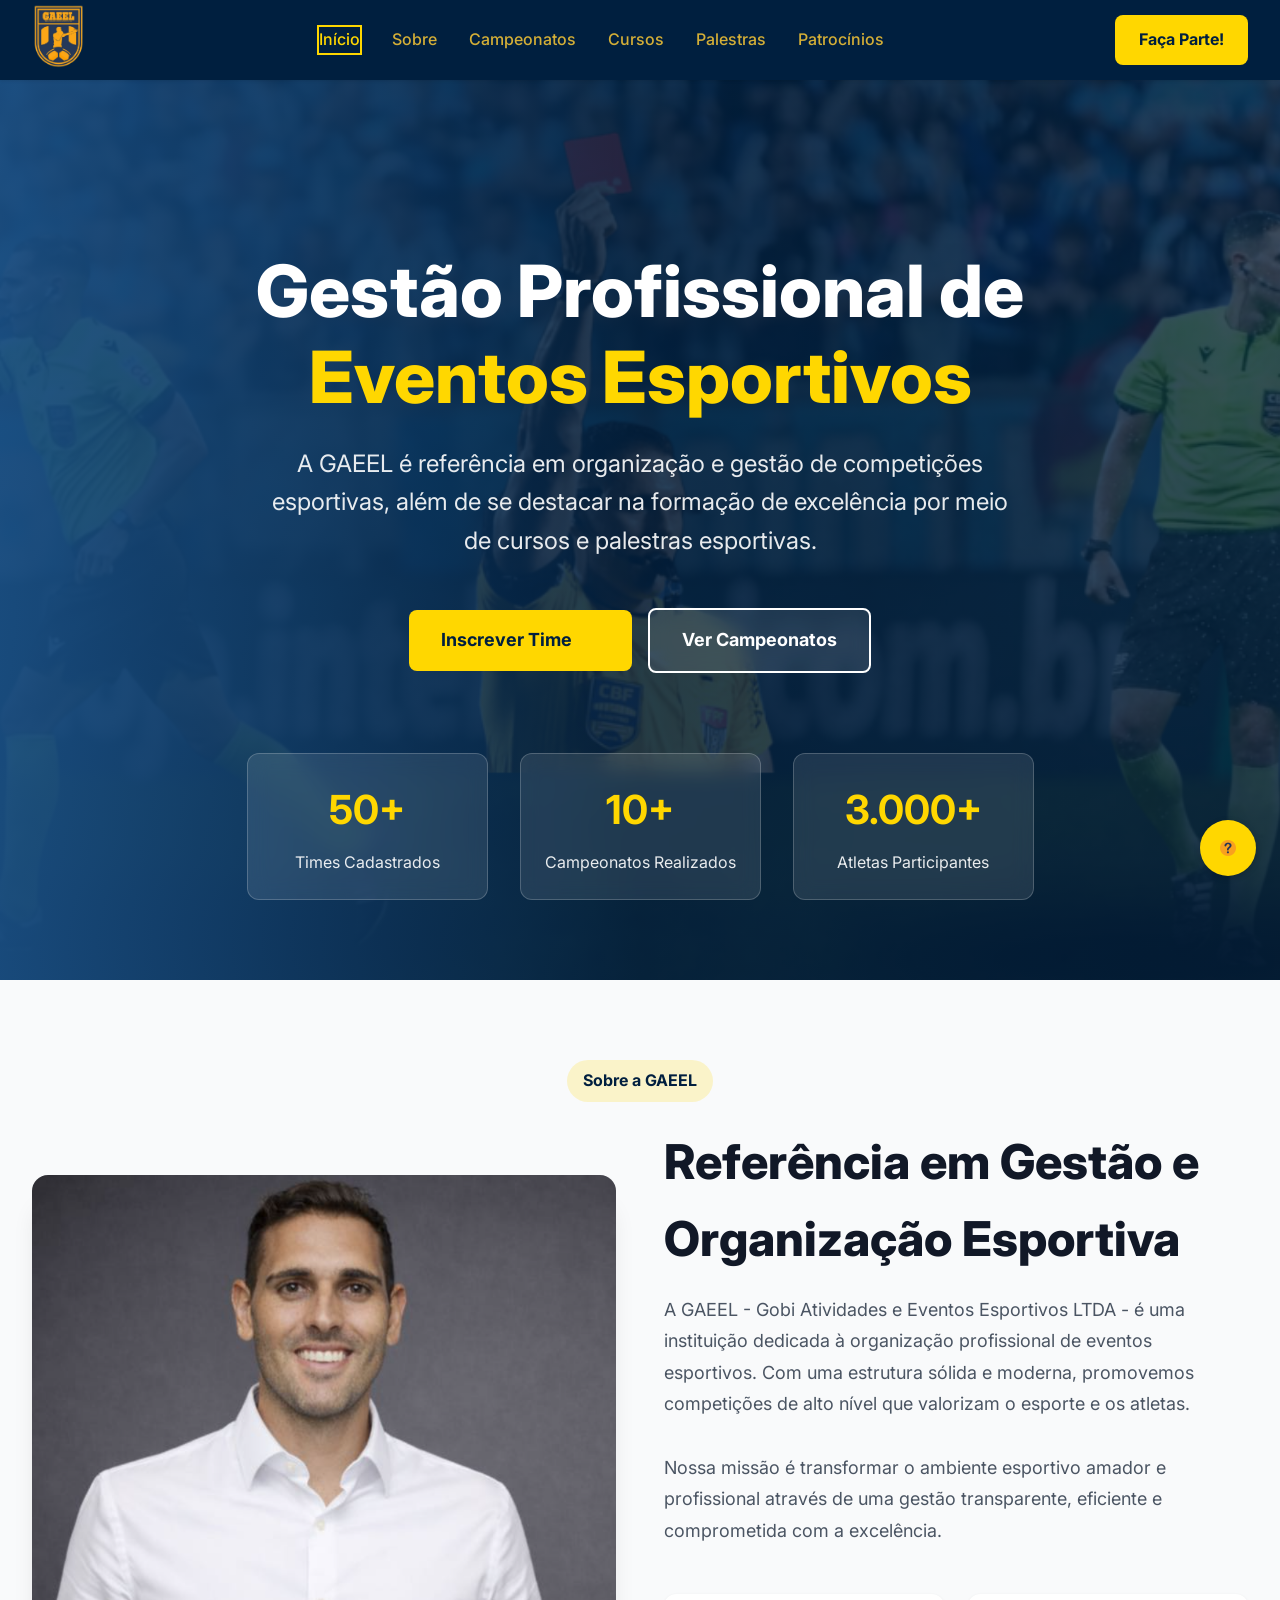
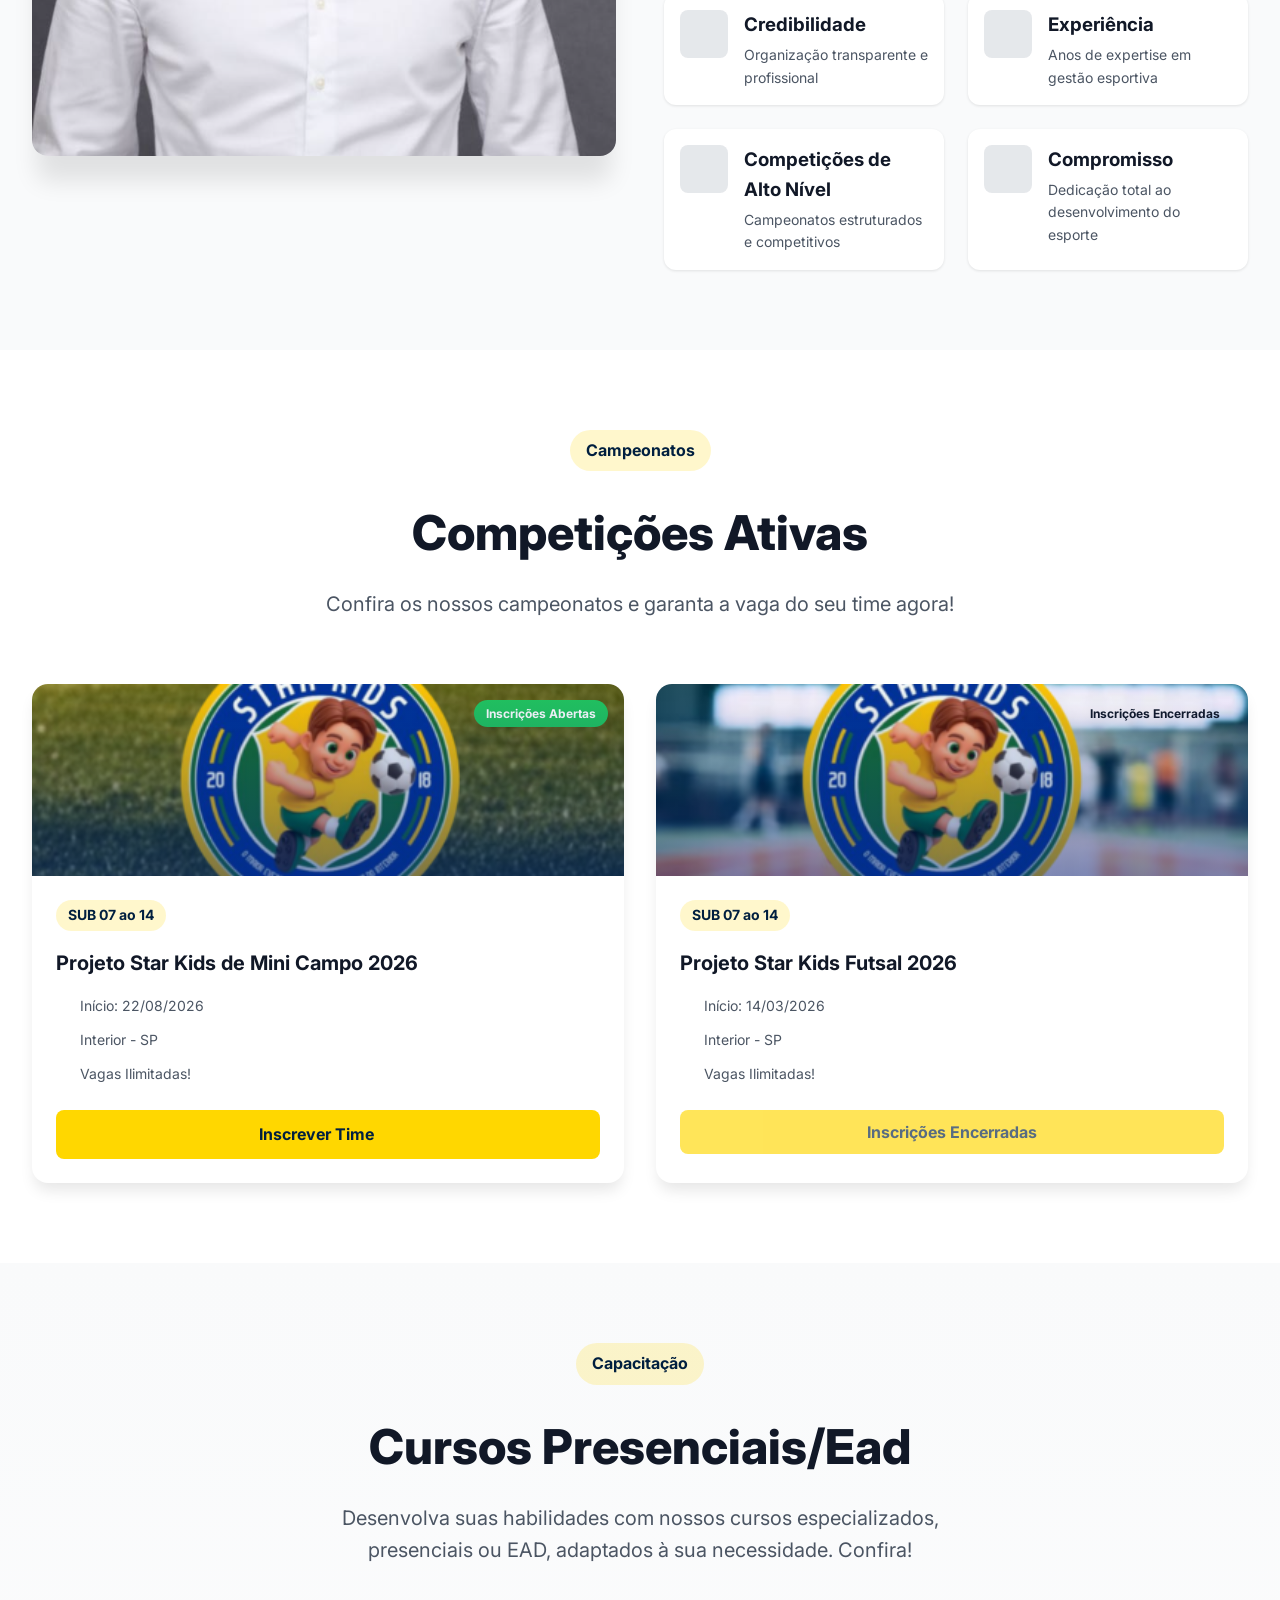
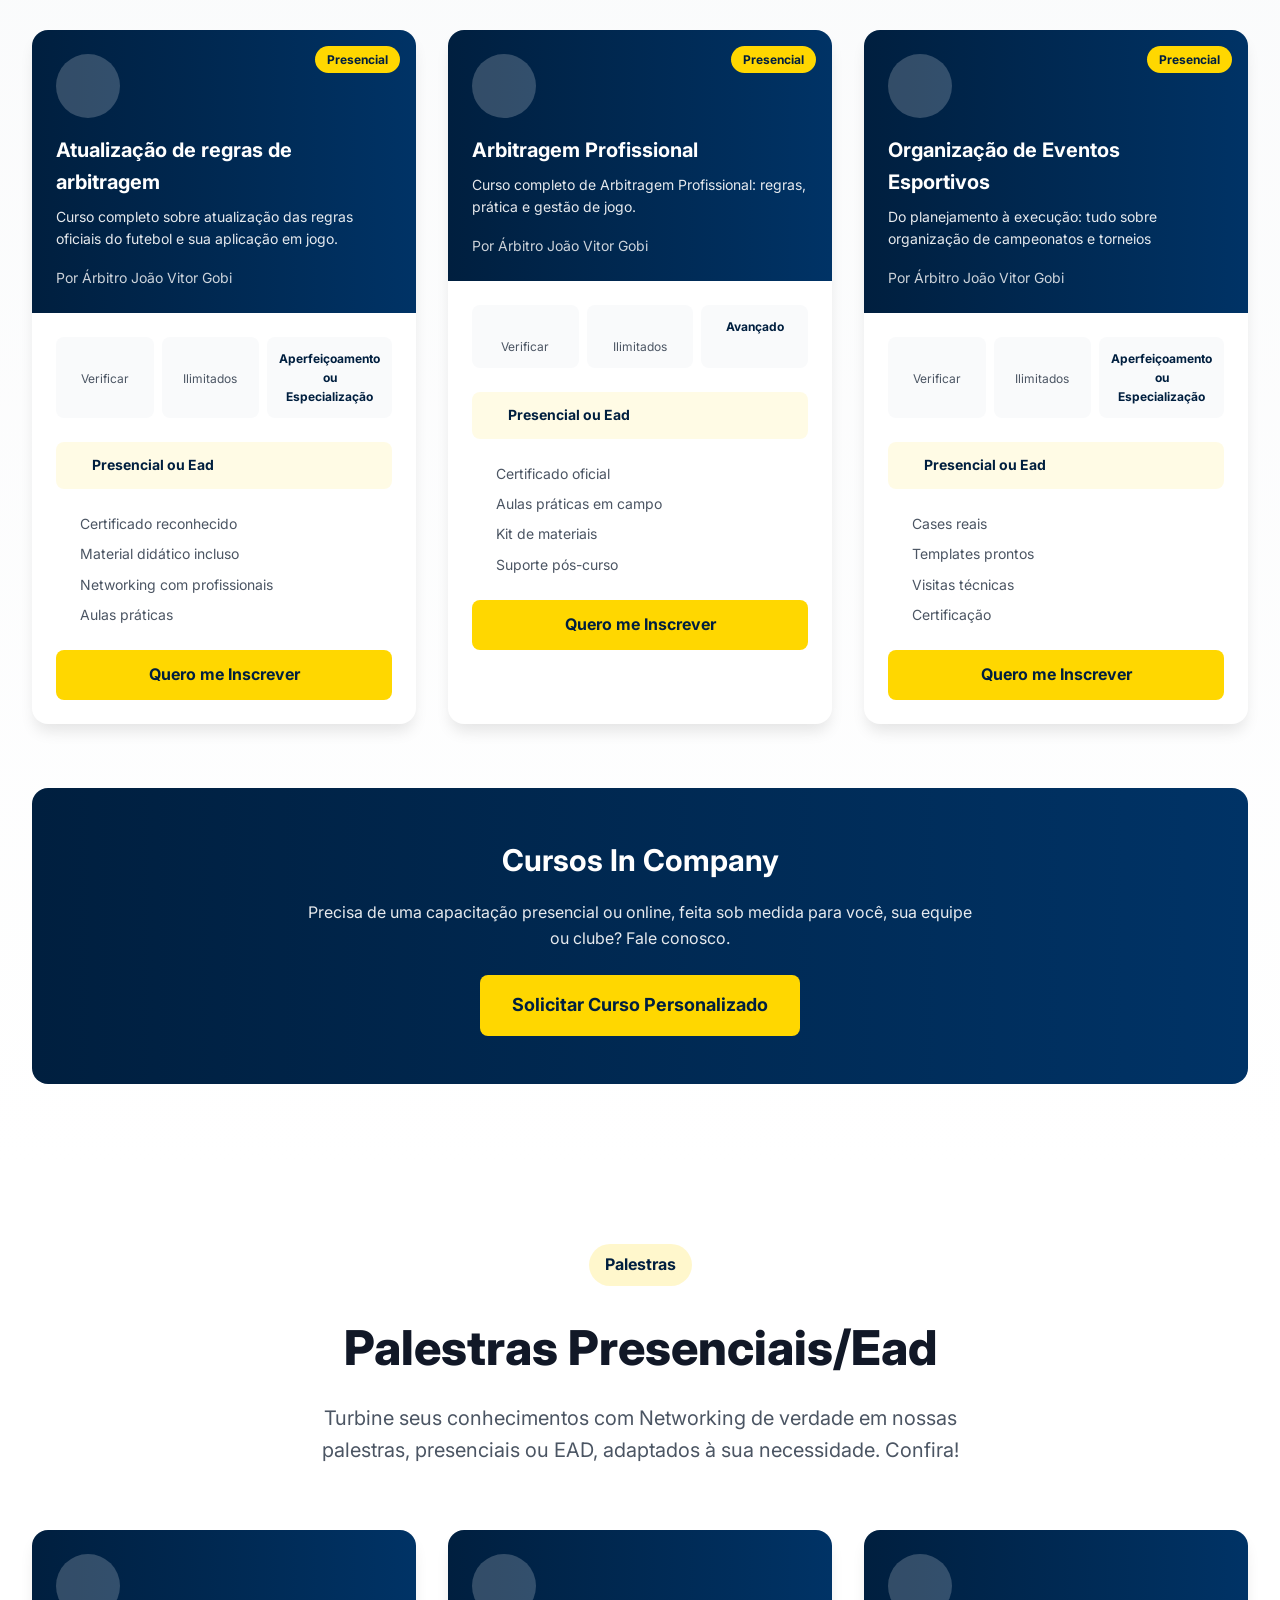
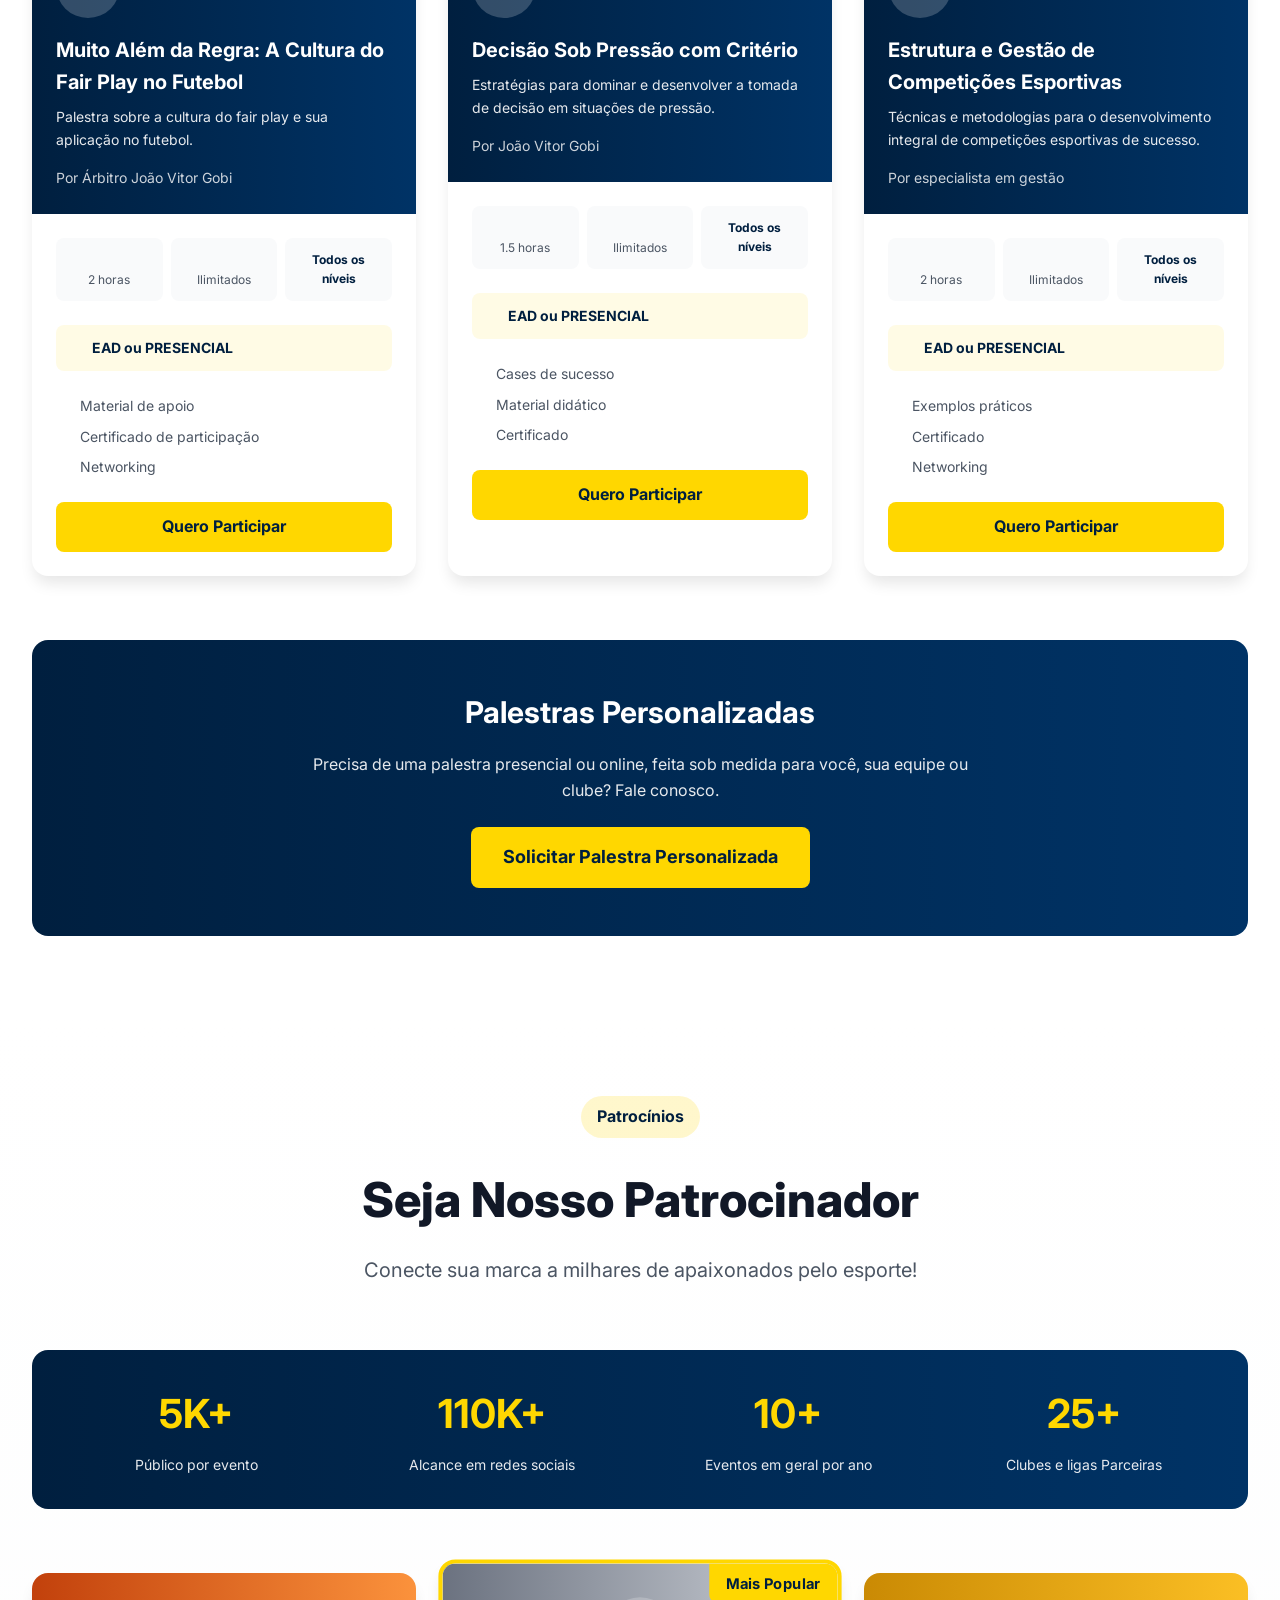
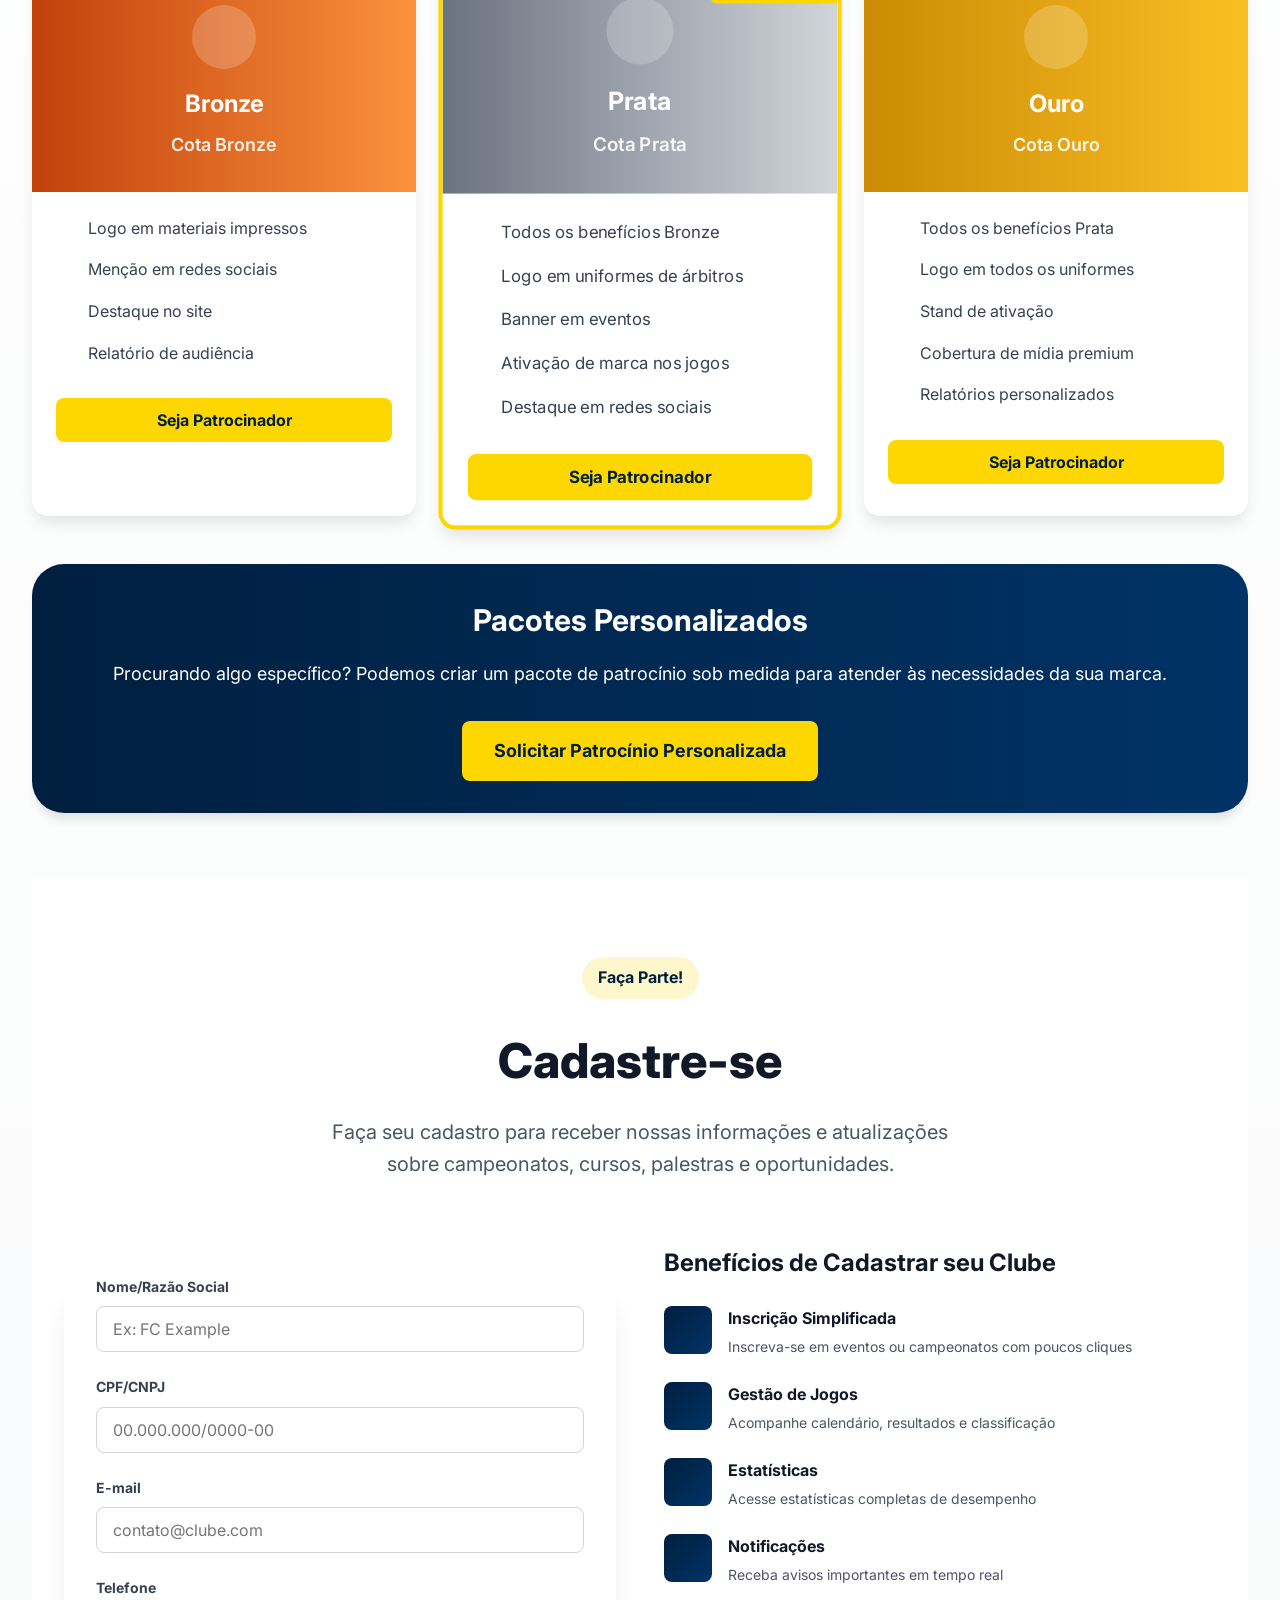
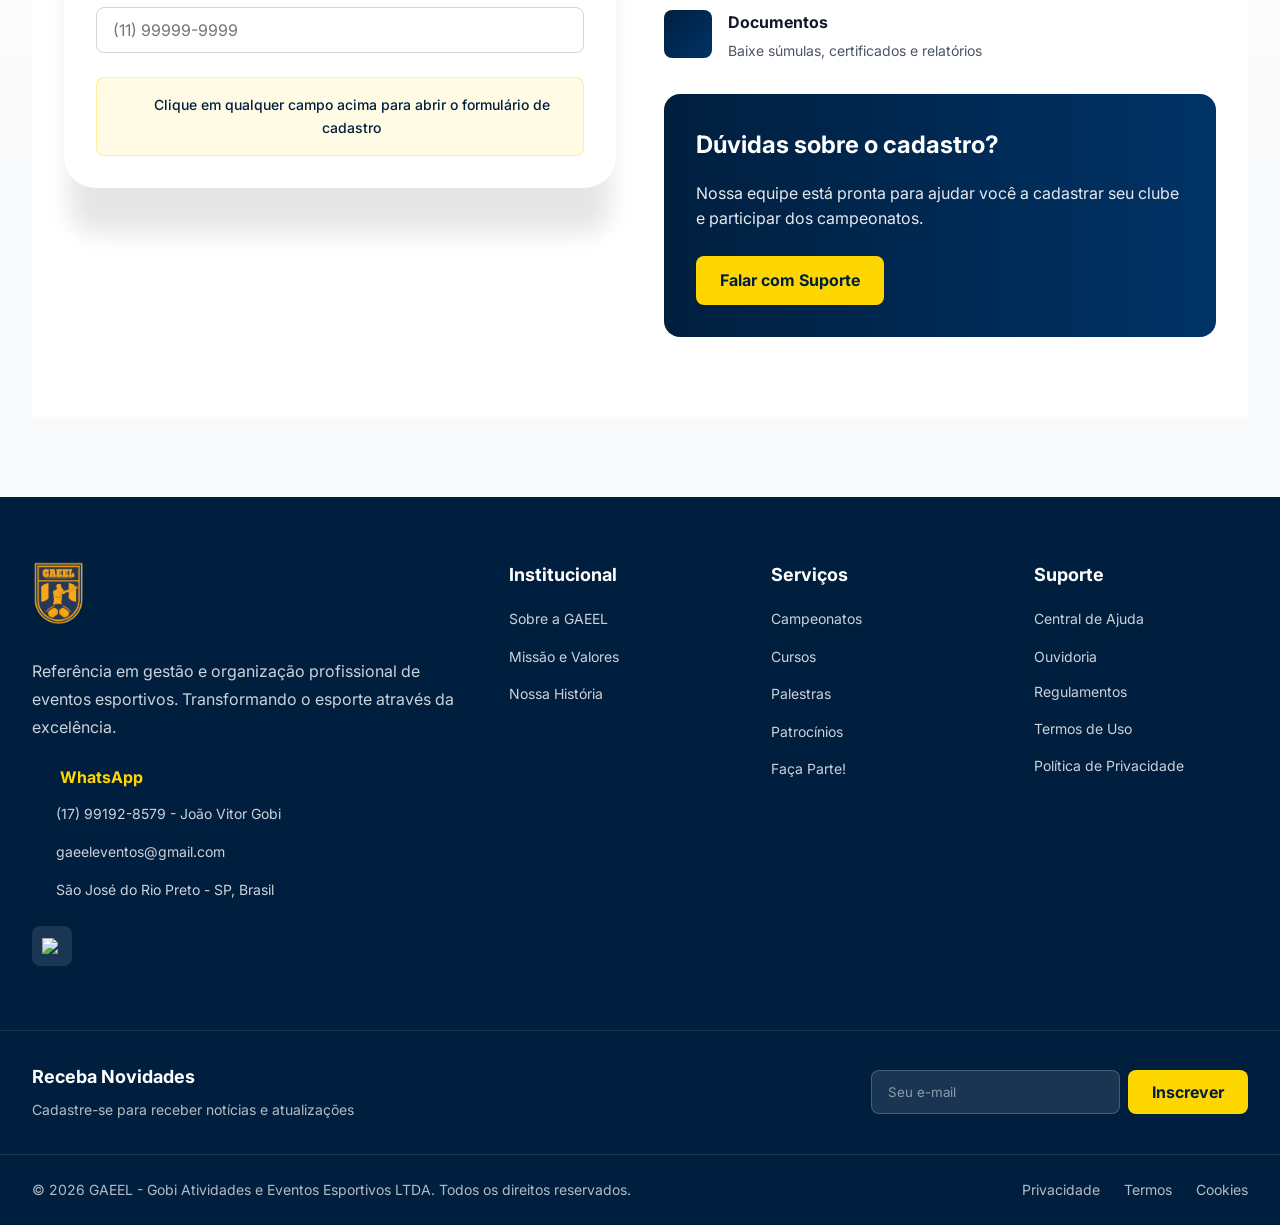
==== commit e34aa99f: "ajustes em frases e chamadas de ação Co-authored-by: Copilot <copilot@github.com>" ====
--- a/gaeel.html
+++ b/gaeel.html
@@ -99,11 +99,11 @@
             
             <h1 class="hero-title">
                 Gestão Profissional de<br>
-                <span class="text-yellow">Campeonatos de Futebol</span>
+                <span class="text-yellow">Eventos Esportivos</span>
             </h1>
             
             <p class="hero-subtitle">
-                A GAEEL é referência em organização e gestão de competições esportivas, além de se destacar na formação profissional por meio de cursos e palestras esportivas.
+                A GAEEL é referência em organização e gestão de competições esportivas, além de se destacar na formação de excelência por meio de cursos e palestras esportivas.
             </p>
 
             <div class="hero-buttons">
@@ -120,11 +120,11 @@
             <!-- Stats -->
             <div class="hero-stats">
                 <div class="stat-card">
-                    <div class="stat-number">150+</div>
+                    <div class="stat-number">50+</div>
                     <div class="stat-label">Times Cadastrados</div>
                 </div>
                 <div class="stat-card">
-                    <div class="stat-number">25+</div>
+                    <div class="stat-number">10+</div>
                     <div class="stat-label">Campeonatos Realizados</div>
                 </div>
                 <div class="stat-card">
@@ -155,13 +155,13 @@
                     
                     <p class="text-large mb-8">
                         A GAEEL - Gobi Atividades e Eventos Esportivos LTDA - é uma instituição 
-                        dedicada à organização profissional de campeonatos de futebol. Com uma estrutura 
+                        dedicada à organização profissional de eventos esportivos. Com uma estrutura 
                         sólida e moderna, promovemos competições de alto nível que valorizam o esporte e 
                         os atletas.
                     </p>
 
                     <p class="text-large mb-8">
-                        Nossa missão é transformar o cenário do futebol amador e profissional através de 
+                        Nossa missão é transformar o ambiente esportivo amador e profissional através de 
                         uma gestão transparente, eficiente e comprometida com a excelência.
                     </p>
 
@@ -491,8 +491,8 @@
                                 <span>Aulas práticas</span>
                             </div>
                         </div>
-
-                        <button class="btn btn-primary btn-block">Quero me Inscrever</button>
+                        <a href="https://wa.me/5517991928579" target="_blank" class="btn btn-primary btn-block">Quero me Inscrever</a>
+                        
                     </div>
                 </div>
 
@@ -549,7 +549,7 @@
                             </div>
                         </div>
 
-                        <a href="https://wa.me/5517992228821" target="_blank" class="btn btn-primary btn-block">Quero me Inscrever</a>
+                        <a href="https://wa.me/5517991928579" target="_blank" class="btn btn-primary btn-block">Quero me Inscrever</a>
                     </div>
                 </div>
 
@@ -606,7 +606,7 @@
                             </div>
                         </div>
 
-                        <a href="https://wa.me/5517992228821" target="_blank" class="btn btn-primary btn-block">Quero me Inscrever</a>
+                        <a href="https://wa.me/5517991928579" target="_blank" class="btn btn-primary btn-block">Quero me Inscrever</a>
                     </div>
                 </div>
             </div>
@@ -617,7 +617,7 @@
                 <p class="cta-text">
                     Precisa de uma capacitação presencial ou online, feita sob medida para você, sua equipe ou clube? Fale conosco.
                 </p>
-                <a href="https://wa.me/5517992228821" target="_blank" class="btn btn-yellow btn-large">Solicitar Curso Personalizado </a>
+                <a href="https://wa.me/5517991928579" target="_blank" class="btn btn-yellow btn-large">Solicitar Curso Personalizado </a>
             </div>
         </div>
     </section>
@@ -630,7 +630,7 @@
                 <div class="section-badge-dark">Palestras</div>
                 <h2 class="section-title">Palestras Presenciais/Ead</h2>
                 <p class="section-subtitle">
-                    Confira abaixo algumas opções de palestras e, se precisar de algo personalizado, entre em contato
+                    Turbine seus conhecimentos com Networking de verdade em nossas palestras, presenciais ou EAD, adaptados à sua necessidade. Confira!
                 </p>
             </div>
 
@@ -684,7 +684,7 @@
                             </div>
                         </div>
 
-                        <a href="https://wa.me/5517992228821" target="_blank" class="btn btn-primary btn-block">Quero Participar</a>
+                        <a href="https://wa.me/5517991928579" target="_blank" class="btn btn-primary btn-block">Quero Participar</a>
                     </div>
                 </div>
 
@@ -736,7 +736,7 @@
                             </div>
                         </div>
 
-                        <a href="https://wa.me/5517992228821" target="_blank" class="btn btn-primary btn-block">Quero Participar</a>
+                        <a href="https://wa.me/5517991928579" target="_blank" class="btn btn-primary btn-block">Quero Participar</a>
                     </div>
                 </div>
 
@@ -788,7 +788,7 @@
                             </div>
                         </div>
 
-                        <a href="https://wa.me/5517992228821" target="_blank" class="btn btn-primary btn-block">Quero Participar</a>
+                        <a href="https://wa.me/5517991928579" target="_blank" class="btn btn-primary btn-block">Quero Participar</a>
                     </div>
                 </div>
             </div>
@@ -797,9 +797,9 @@
             <div class="cta-box mt-64">
                 <h3 class="cta-title">Palestras Personalizadas</h3>
                 <p class="cta-text">
-                    Tem uma necessidade específica? Desenvolvemos a palestra ideal. Entre em contato.
+                    Precisa de uma palestra presencial ou online, feita sob medida para você, sua equipe ou clube? Fale conosco.
                 </p>
-                <a href="https://wa.me/5517992228821" target="_blank" class="btn btn-yellow btn-large">Solicitar Palestra Personalizada</a>
+                <a href="https://wa.me/5517991928579" target="_blank" class="btn btn-yellow btn-large">Solicitar Palestra Personalizada</a>
             </div>
         </div>
     </section>
@@ -812,7 +812,7 @@
                 <div class="section-badge-dark">Patrocínios</div>
                 <h2 class="section-title">Seja Nosso Patrocinador</h2>
                 <p class="section-subtitle">
-                    Conecte sua marca a milhares de apaixonados por futebol
+                    Conecte sua marca a milhares de apaixonados pelo esporte!
                 </p>
             </div>
 
@@ -820,19 +820,19 @@
             <div class="stats-banner">
                 <div class="stat-item">
                     <div class="stat-value">5K+</div>
-                    <div class="stat-desc">Público por campeonato</div>
+                    <div class="stat-desc">Público por evento</div>
                 </div>
                 <div class="stat-item">
                     <div class="stat-value">110K+</div>
                     <div class="stat-desc">Alcance em redes sociais</div>
                 </div>
                 <div class="stat-item">
-                    <div class="stat-value">12+</div>
-                    <div class="stat-desc">Eventos por ano</div>
+                    <div class="stat-value">10+</div>
+                    <div class="stat-desc">Eventos em geral por ano</div>
                 </div>
                 <div class="stat-item">
                     <div class="stat-value">25+</div>
-                    <div class="stat-desc">Clubes parceiros</div>
+                    <div class="stat-desc">Clubes e ligas Parceiras</div>
                 </div>
             </div>
 
@@ -858,10 +858,7 @@
                                 <i data-lucide="check" class="icon-20 text-green"></i>
                                 <span>Menção em redes sociais</span>
                             </div>
-                            <div class="benefit-item">
-                                <i data-lucide="check" class="icon-20 text-green"></i>
-                                <span>2 convites VIP por jogo</span>
-                            </div>
+
                             <div class="benefit-item">
                                 <i data-lucide="check" class="icon-20 text-green"></i>
                                 <span>Destaque no site</span>
@@ -899,23 +896,16 @@
                             </div>
                             <div class="benefit-item">
                                 <i data-lucide="check" class="icon-20 text-green"></i>
-                                <span>Banner no estádio</span>
-                            </div>
-                            <div class="benefit-item">
-                                <i data-lucide="check" class="icon-20 text-green"></i>
-                                <span>5 convites VIP por jogo</span>
-                            </div>
+                                <span>Banner em eventos</span>
+                            </div>
+
                             <div class="benefit-item">
                                 <i data-lucide="check" class="icon-20 text-green"></i>
                                 <span>Ativação de marca nos jogos</span>
                             </div>
                             <div class="benefit-item">
                                 <i data-lucide="check" class="icon-20 text-green"></i>
-                                <span>Entrevistas exclusivas</span>
-                            </div>
-                            <div class="benefit-item">
-                                <i data-lucide="check" class="icon-20 text-green"></i>
-                                <span>Destaque em transmissões</span>
+                                <span>Destaque em redes sociais</span>
                             </div>
                         </div>
 
@@ -939,22 +929,12 @@
                                 <i data-lucide="check" class="icon-20 text-green"></i>
                                 <span>Todos os benefícios Prata</span>
                             </div>
-                            <div class="benefit-item">
-                                <i data-lucide="check" class="icon-20 text-green"></i>
-                                <span>Naming rights do campeonato</span>
-                            </div>
+
                             <div class="benefit-item">
                                 <i data-lucide="check" class="icon-20 text-green"></i>
                                 <span>Logo em todos os uniformes</span>
                             </div>
-                            <div class="benefit-item">
-                                <i data-lucide="check" class="icon-20 text-green"></i>
-                                <span>10 convites VIP por jogo</span>
-                            </div>
-                            <div class="benefit-item">
-                                <i data-lucide="check" class="icon-20 text-green"></i>
-                                <span>Camarote exclusivo</span>
-                            </div>
+
                             <div class="benefit-item">
                                 <i data-lucide="check" class="icon-20 text-green"></i>
                                 <span>Stand de ativação</span>
@@ -982,7 +962,7 @@
                     para atender às necessidades da sua marca.
                 </p>
                 <div class="custom-buttons">
-                    <button type="button" onclick="openSponsorModal()" class="btn btn-primary btn-large">Solicitar Proposta</button>
+                    <a href="https://wa.me/5517991928579" target="_blank" class="btn btn-yellow btn-large">Solicitar Patrocínio Personalizada</a>
                     <!-- <button class="btn btn-outline btn-large">Baixar Mídia Kit</button> -->
                 </div>
             </div>
@@ -994,9 +974,9 @@
             <!-- Header -->
             <div class="section-header">
                 <div class="section-badge-dark">Faça Parte!</div>
-                <h2 class="section-title">Cadastre seu Clube</h2>
+                <h2 class="section-title">Cadastre-se</h2>
                 <p class="section-subtitle">
-                Preencha seus dados para contato e nossa equipe o acompanhará no processo
+                Faça seu cadastro para receber nossas informações e atualizações sobre campeonatos, cursos, palestras e oportunidades.
                 </p>
             </div>
 
@@ -1006,12 +986,12 @@
                     <!-- Cadastro de Clube Form -->
                     <form id="register-form" class="tab-content active" data-form-id="">
                         <div class="form-group">
-                            <label for="club-name" class="form-label">Nome do Clube</label>
+                            <label for="club-name" class="form-label">Nome/Razão Social</label>
                             <input type="text" id="club-name" name="entry.1813517169" class="form-input" placeholder="Ex: FC Example" required>
                         </div>
 
                         <div class="form-group">
-                            <label for="cnpj" class="form-label">CNPJ (opcional)</label>
+                            <label for="cnpj" class="form-label">CPF/CNPJ</label>
                             <input type="text" id="cnpj" name="entry.2132704954" class="form-input" placeholder="00.000.000/0000-00">
                         </div>
 
@@ -1045,7 +1025,7 @@
                             </div>
                             <div>
                                 <h4 class="benefit-title">Inscrição Simplificada</h4>
-                                <p class="benefit-desc">Inscreva seu time em campeonatos com poucos cliques</p>
+                                <p class="benefit-desc">Inscreva-se em eventos ou campeonatos com poucos cliques</p>
                             </div>
                         </div>
 
@@ -1100,7 +1080,7 @@
         e participar dos campeonatos.
     </p>
 
-    <a href="https://wa.me/5517991398439?text=Olá,%20preciso%20de%20ajuda%20na%20inscrição%20do%20meu%20time!.%20Não%20consegui%20resolver%20pelo%20site%20e%20gostaria%20de%20inscrever%20meu%20time!%20Poderiam%20me%20ajudar?          " 
+    <a href="https://wa.me/5517991928579?text=Olá!%20Estou%20com%20dificuldade%20para%20fazer%20meu%20cadastro%20pelo%20site%20e%20gostaria%20de%20ajuda" 
        target="_blank" 
        class="btn btn-yellow">
         Falar com Suporte
@@ -1171,7 +1151,7 @@
                     </div>
                     
                     <p class="footer-description">
-                        Referência em gestão e organização profissional de campeonatos de futebol.
+                        Referência em gestão e organização profissional de eventos esportivos.
                         Transformando o esporte através da excelência.
                     </p>
 
@@ -1183,14 +1163,11 @@
                                 WhatsApp
                             </h4>
                             <div class="contact-list">
-                                <a href="https://wa.me/5517991398439" target="_blank" class="contact-link">
+                                <a href="https://wa.me/5517991928579" target="_blank" class="contact-link">
                                     <i data-lucide="phone" class="icon-16"></i>
-                                    <span>(17) 99139-8439 – Jonas</span>
+                                    <span>(17) 99192-8579 - João Vitor Gobi</span>
                                 </a>
-                                <a href="https://wa.me/5517992228821" target="_blank" class="contact-link">
-                                    <i data-lucide="phone" class="icon-16"></i>
-                                    <span>(17) 99222-8821 – Mateus</span>
-                                </a>
+                    
                             </div>
                         </div>
 
@@ -1201,7 +1178,7 @@
 
                         <div class="contact-item">
                             <i data-lucide="map-pin" class="icon-16"></i>
-                            <span>São Paulo - SP, Brasil</span>
+                            <span>São José do Rio Preto - SP, Brasil</span>
                         </div>
                     </div>
 
--- a/gaeel.css
+++ b/gaeel.css
@@ -1011,7 +1011,7 @@
 .championship-overlay {
     position: absolute;
     inset: 0;
-    background: linear-gradient(to top, rgba(0, 0, 0, 0.5), transparent);
+    background: linear-gradient(to top, rgba(3, 43, 129, 0.5), transparent);
 }
 
 .championship-trophy {
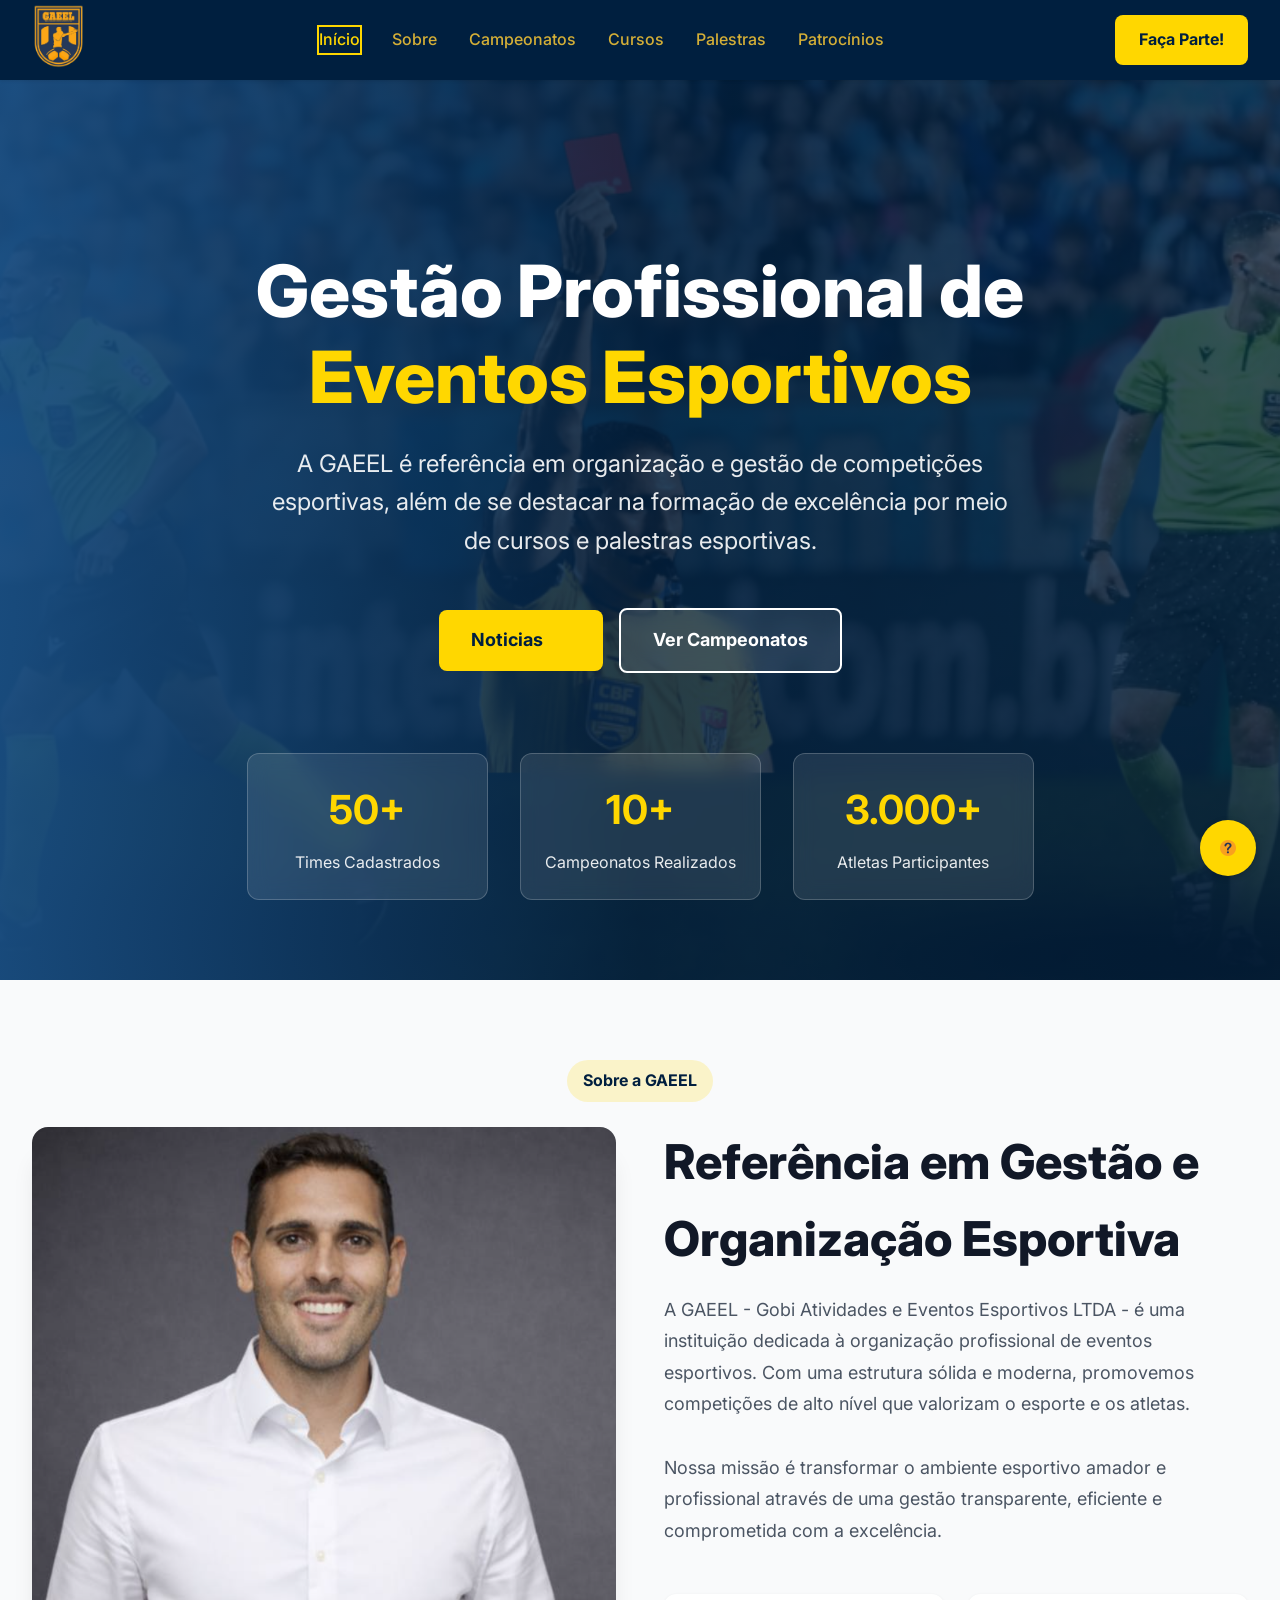
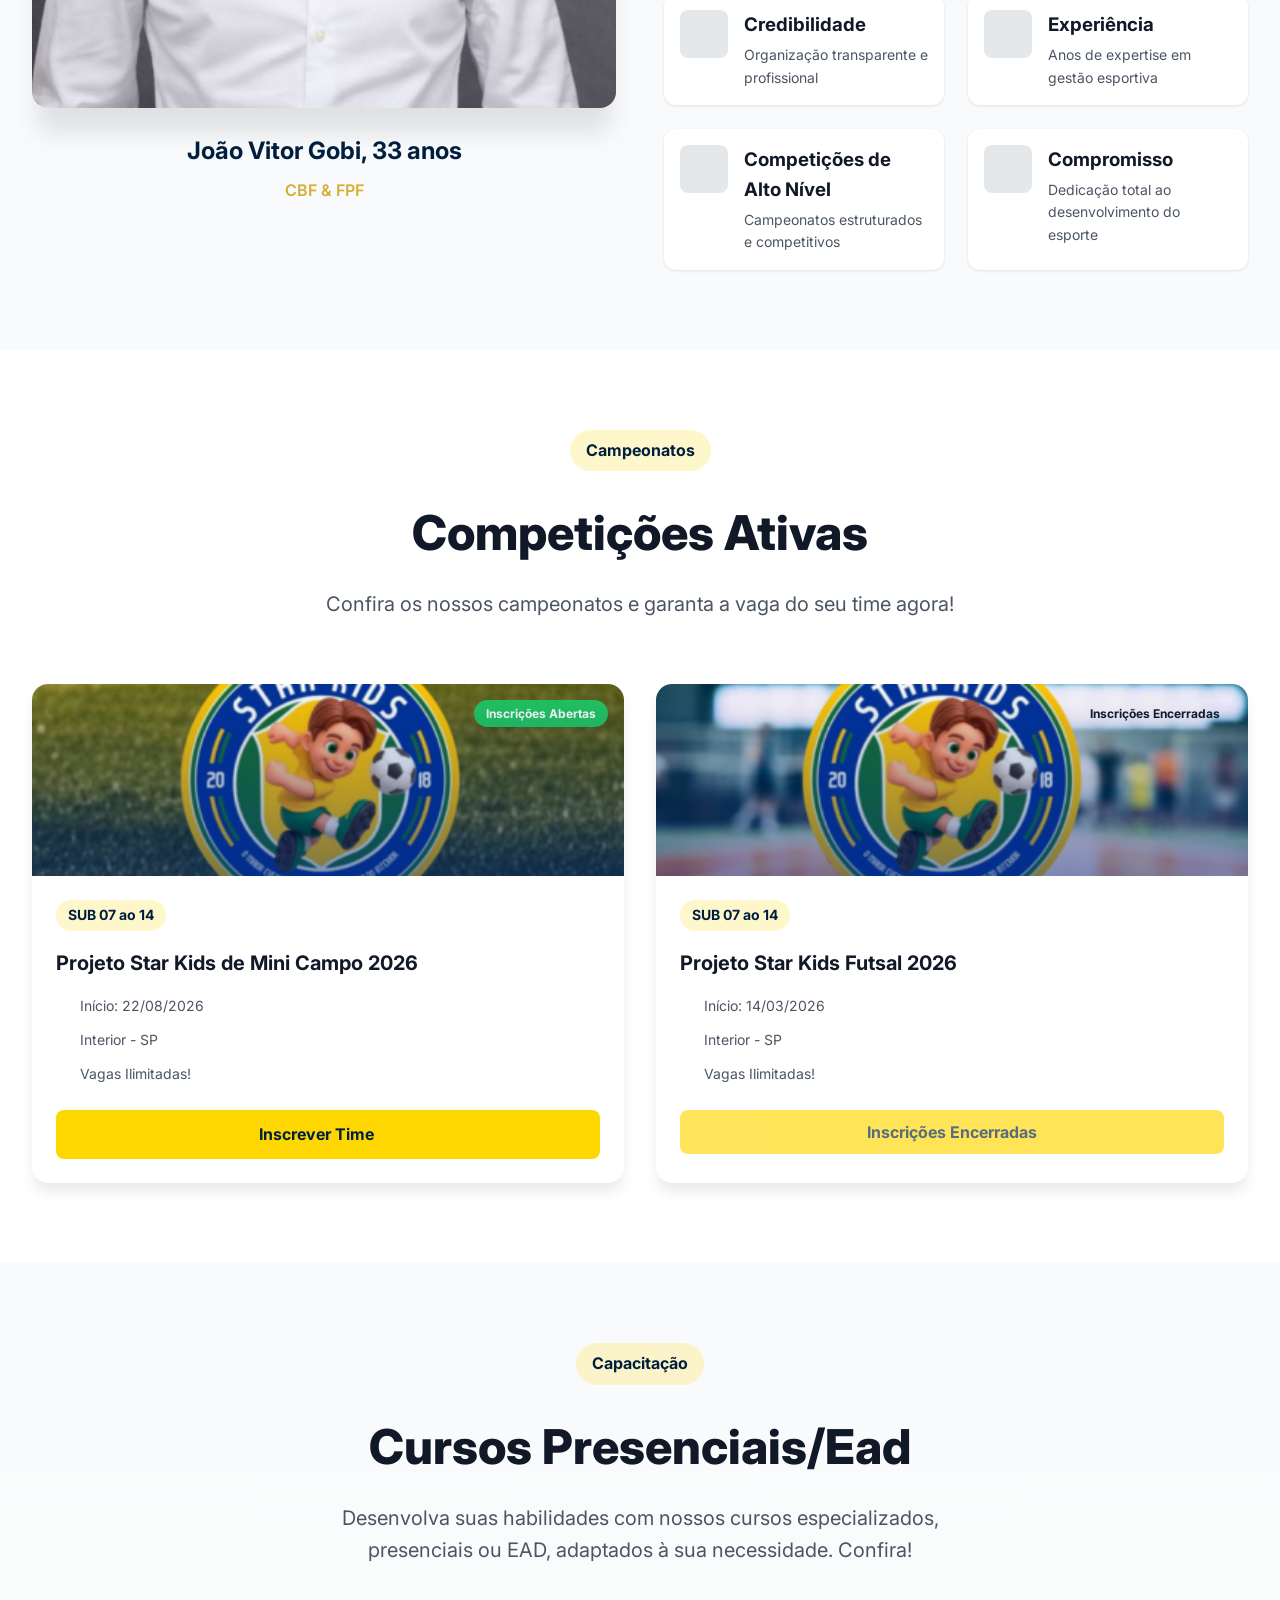
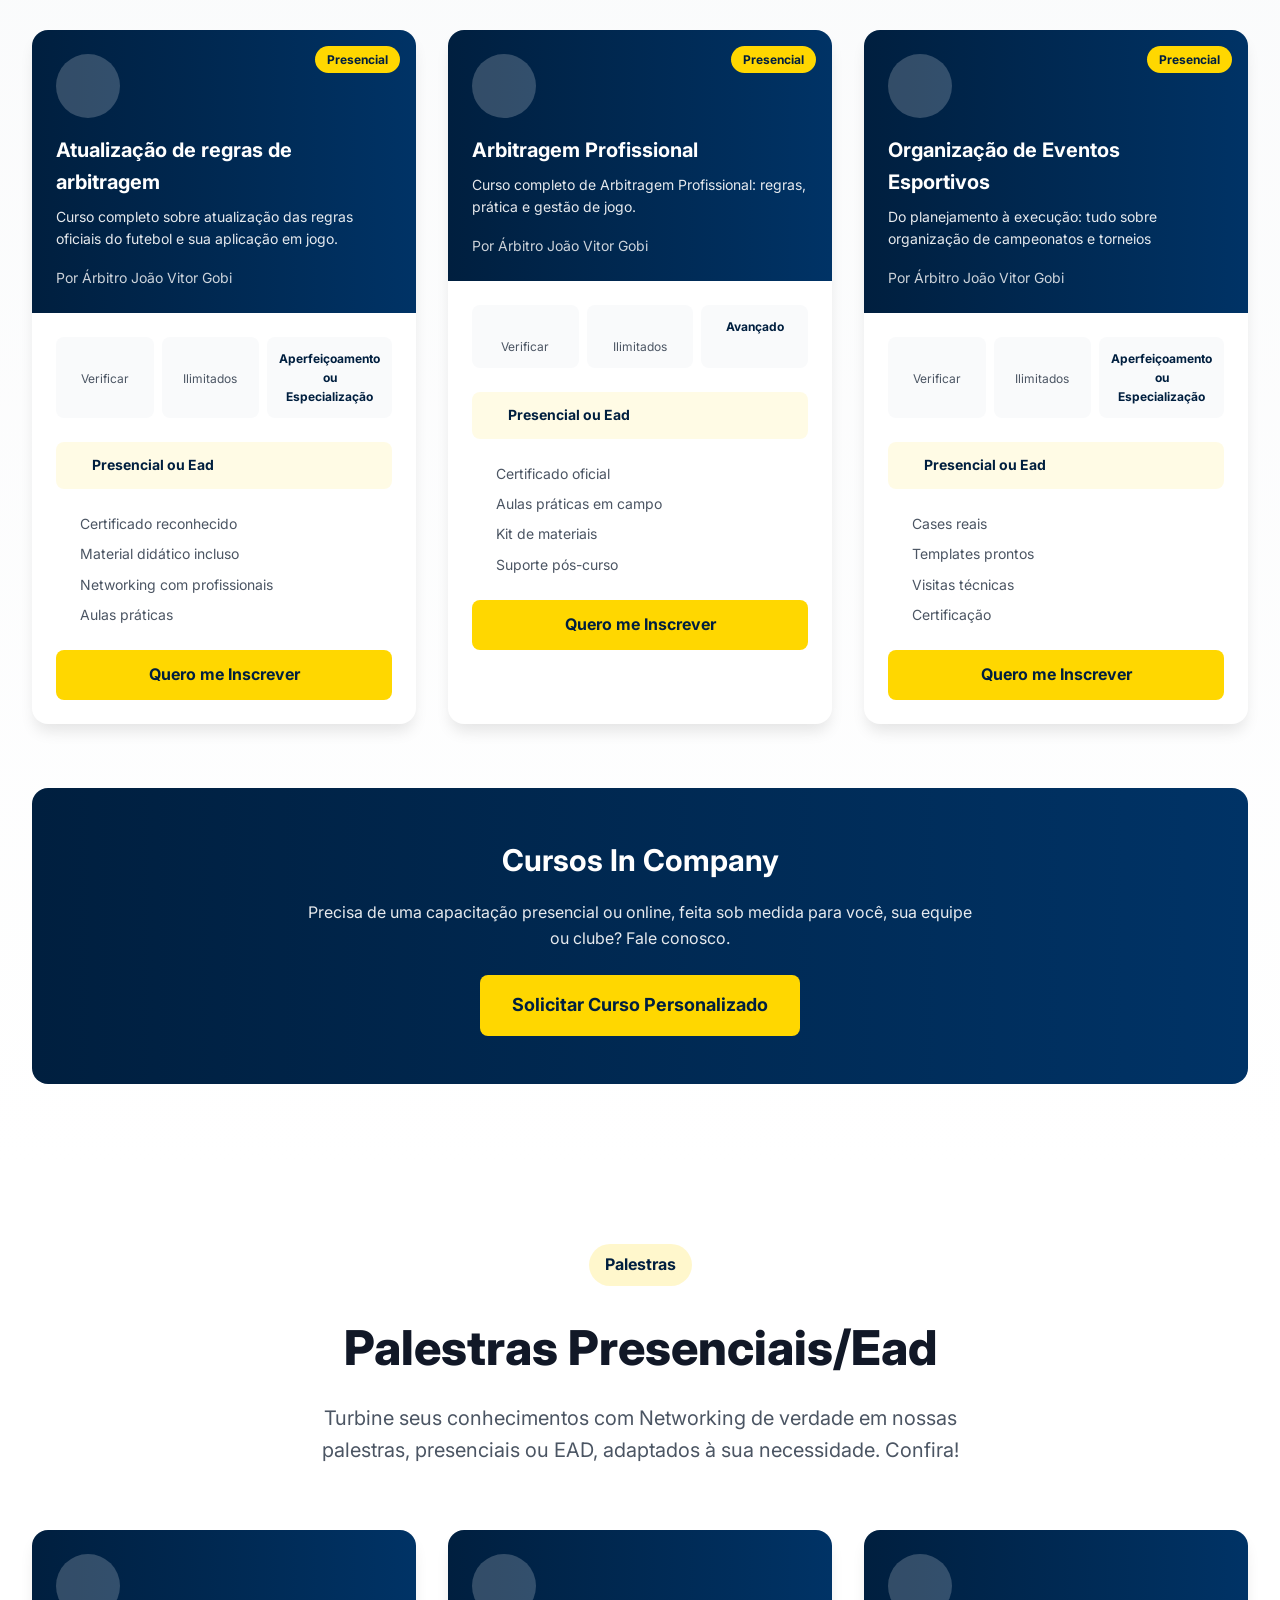
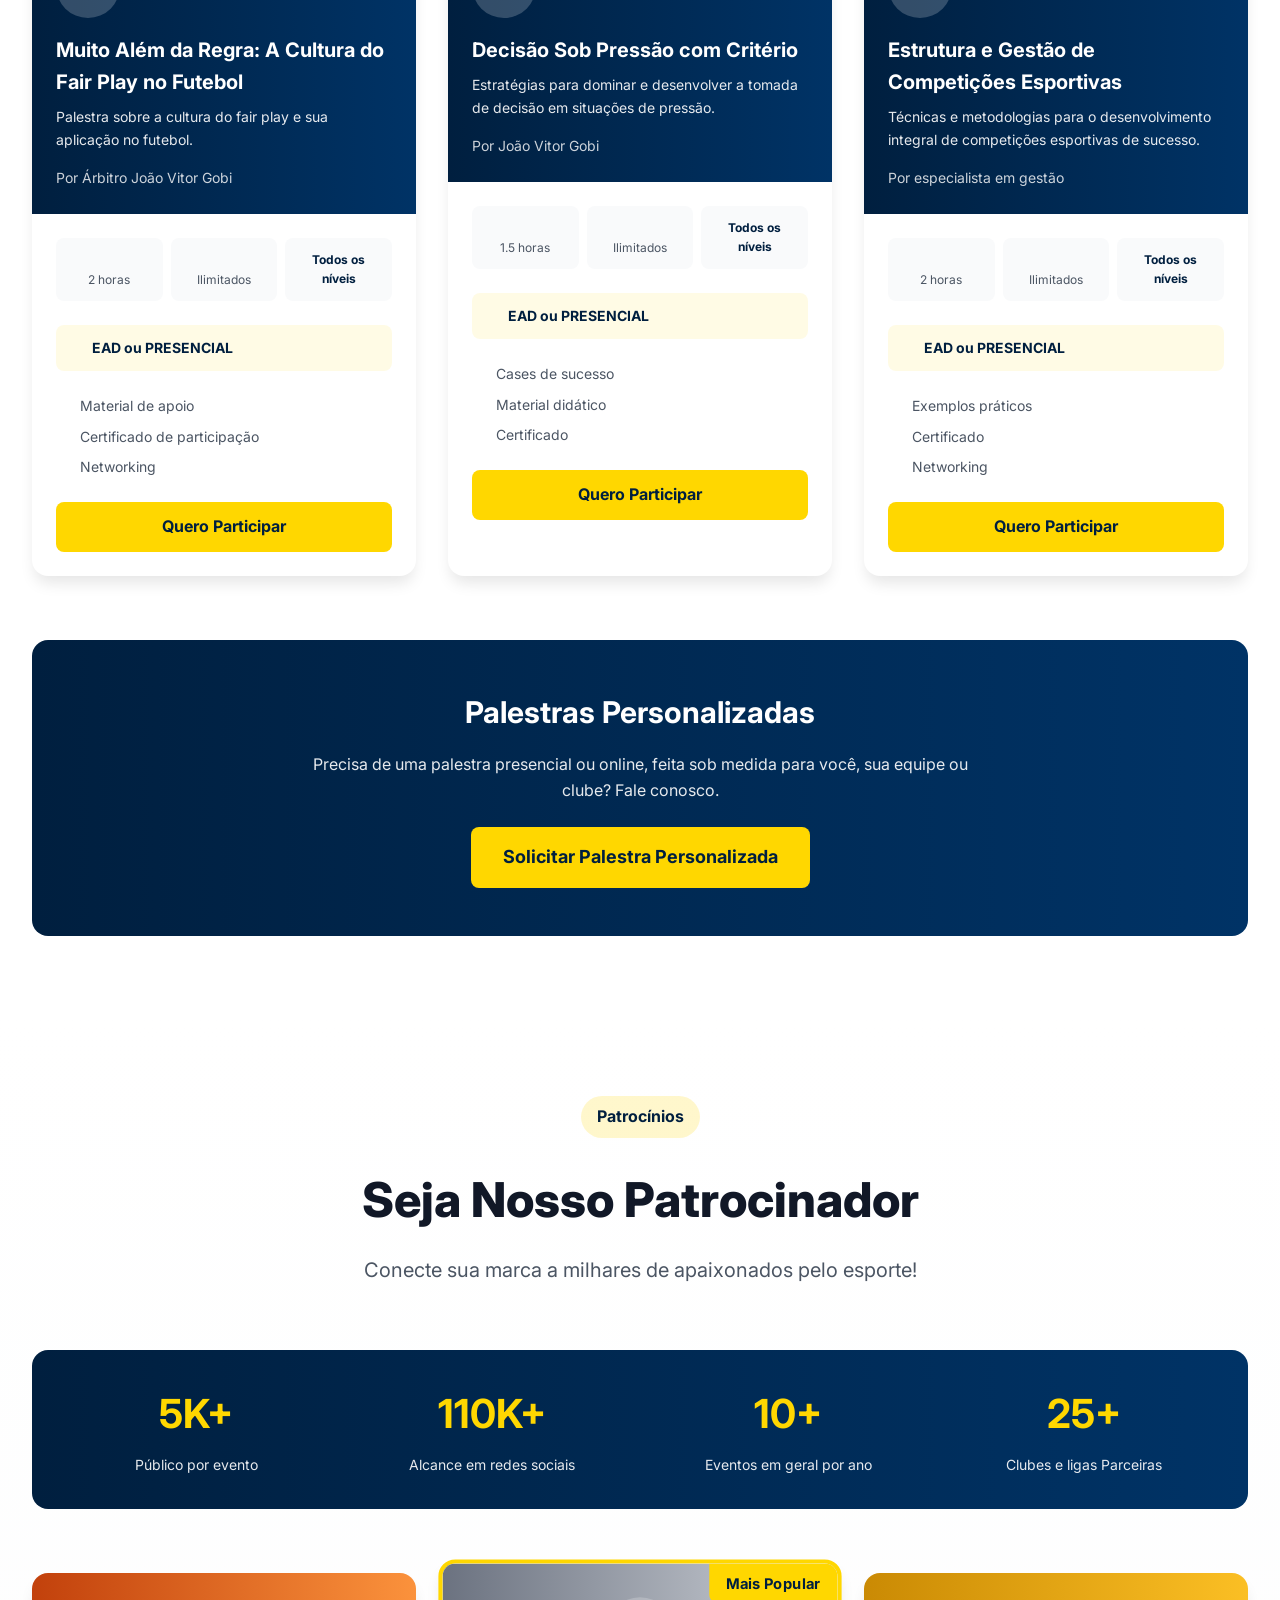
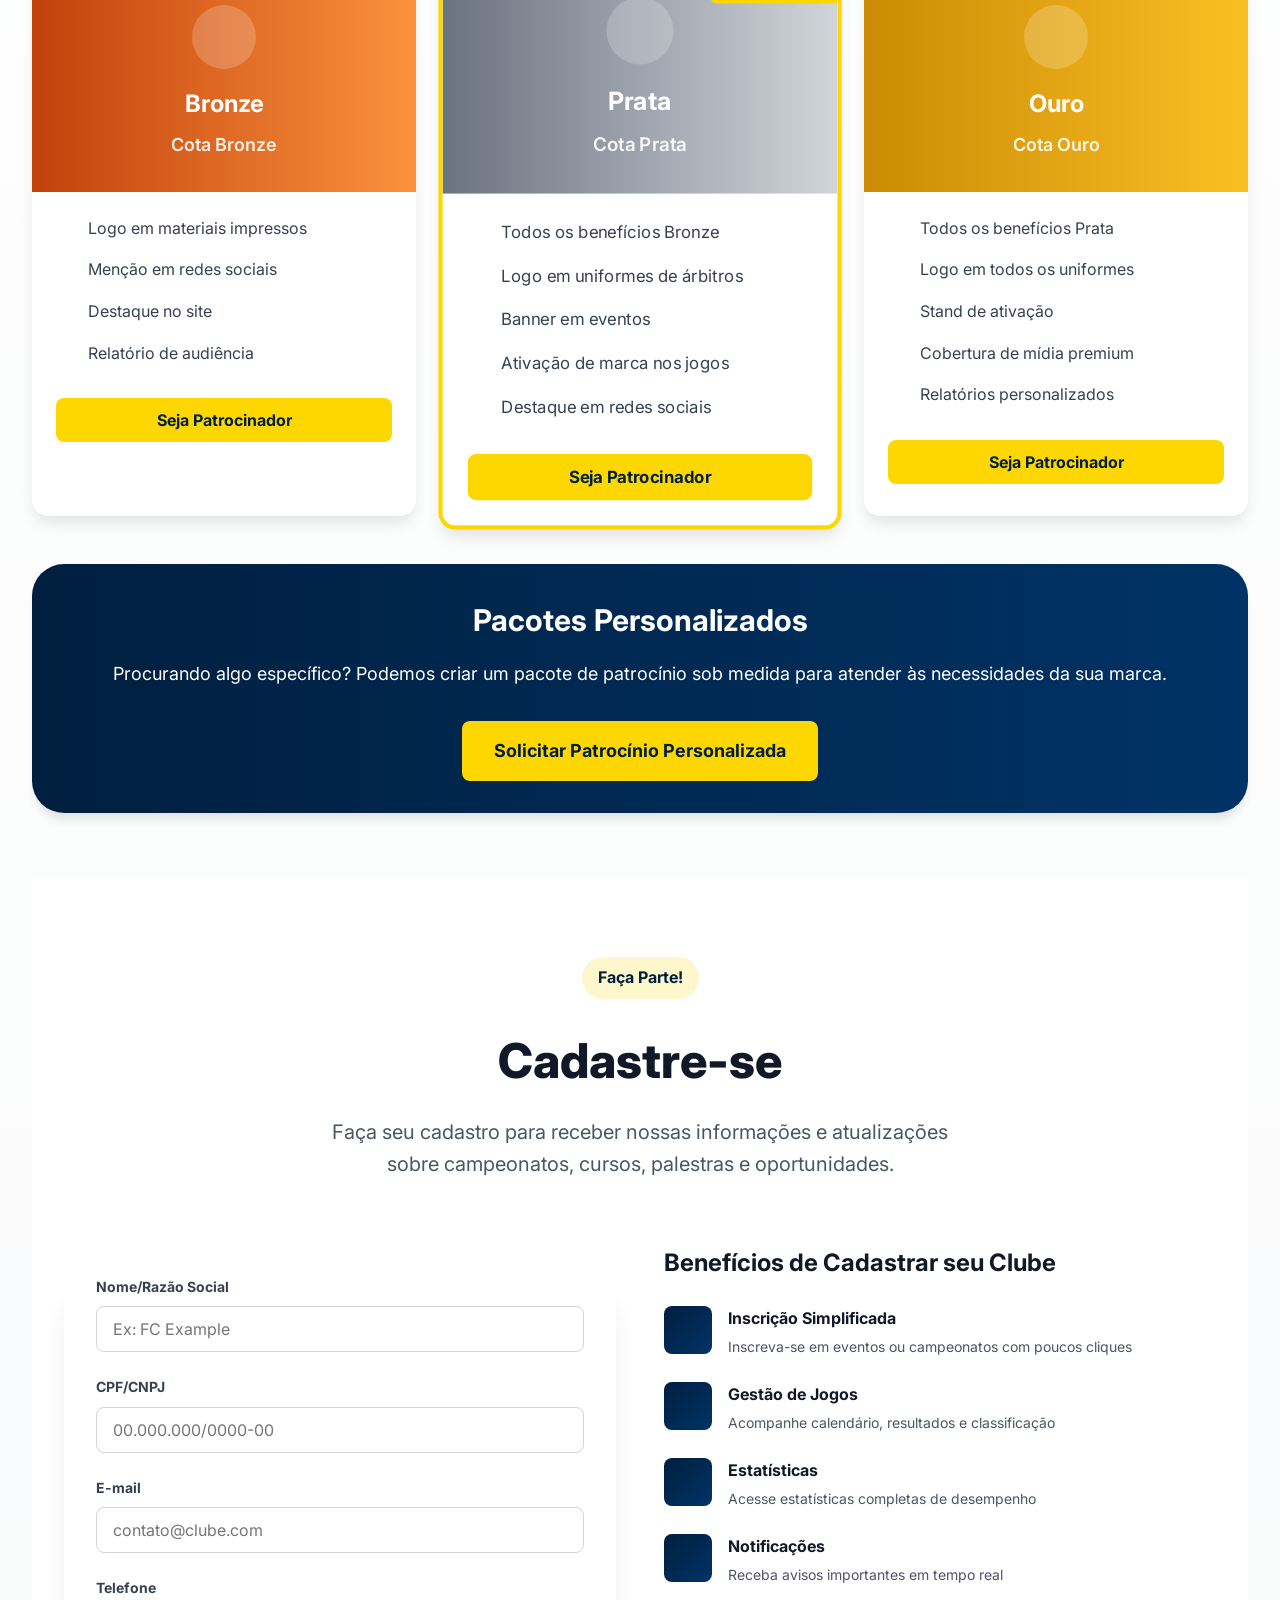
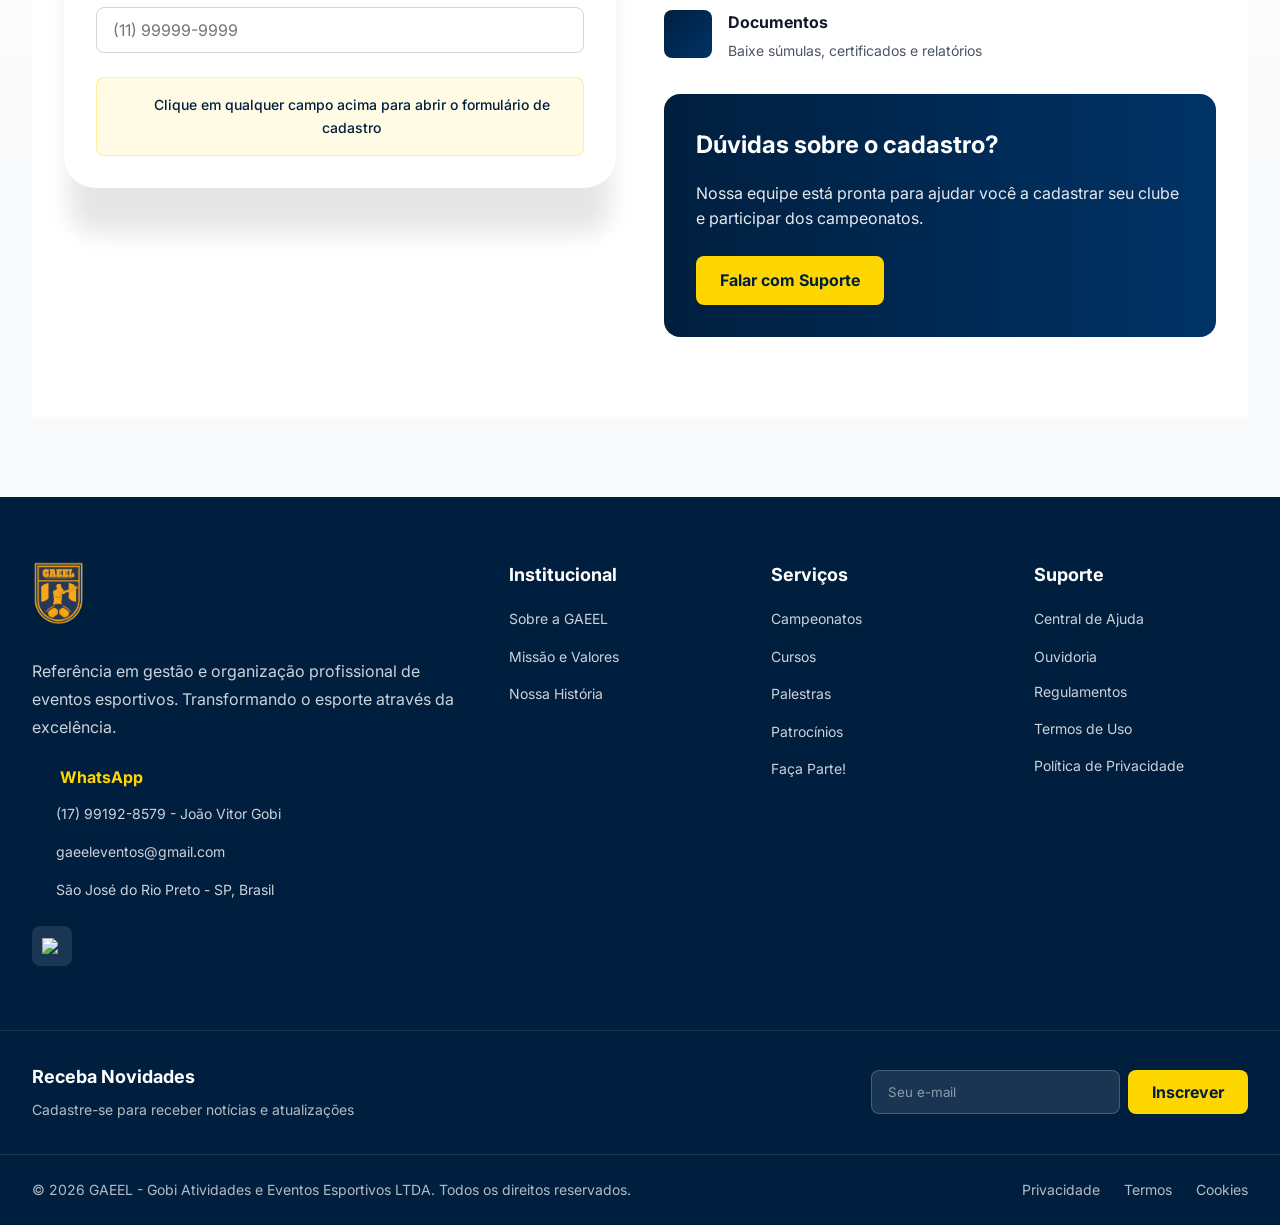
==== commit 41b2e519: "nome e informações em baixo da foto do arbitro Co-authored-by: Copilot <copilot@github.com>" ====
--- a/gaeel.html
+++ b/gaeel.html
@@ -10,11 +10,11 @@
     <meta property="og:title" content="GAEEL - Gestão de Campeonatos Esportivos">
     <meta property="og:description" content="Organização profissional de competições esportivas para clubes de todo o Brasil.">
     <meta property="og:image" content="imagens/logo gaeel sem fundo.png">
-    <meta property="og:url" content="https://seusite.com">
+    <meta property="og:url" content="https://gaeel.com">
     <meta property="og:type" content="website">
     <meta name="twitter:card" content="summary_large_image">
 
-    <title>GAEEL - Gestão de Campeonatos de Futebol</title>
+    <title>GAEEL - Gestão de Eventos Esportivos</title>
     
     <!-- Google Fonts -->
     <link rel="preconnect" href="https://fonts.googleapis.com">
@@ -108,7 +108,7 @@
 
             <div class="hero-buttons">
                 <a href="#campeonatos" class="btn btn-yellow btn-large">
-                    <span>Inscrever Time</span>
+                    <span>Noticias</span>
                     <i data-lucide="arrow-right" class="icon-20"></i>
                 </a>
                 
@@ -143,6 +143,10 @@
                 <div class="about-image">
                     <img src="imagens/ceo.png" 
                          alt="Futebol" class="rounded-image" loading="lazy" decoding="async">
+                    <div class="ceo-info">
+                        <h3 class="ceo-name">João Vitor Gobi, 33 anos</h3>
+                        <p class="ceo-credentials">CBF & FPF</p>
+                    </div>
                 </div>
 
                 <!-- Content -->
--- a/gaeel.css
+++ b/gaeel.css
@@ -844,6 +844,7 @@
 
 .about-image {
     display: flex;
+    flex-direction: column;
     justify-content: center;
     align-items: center;
 }
@@ -857,6 +858,26 @@
 .rounded-image {
     border-radius: 1rem;
     box-shadow: 0 30px 25px -5px rgba(0, 0, 0, 0.1);
+}
+
+/* CEO Info Styles */
+.ceo-info {
+    text-align: center;
+    margin-top: 1.5rem;
+}
+
+.ceo-name {
+    font-size: 1.5rem;
+    font-weight: 700;
+    color: var(--blue-dark);
+    margin-bottom: 0.5rem;
+}
+
+.ceo-credentials {
+    font-size: 1rem;
+    font-weight: 600;
+    color: var(--yellow-dark);
+    margin: 0;
 }
 
 .about-content {
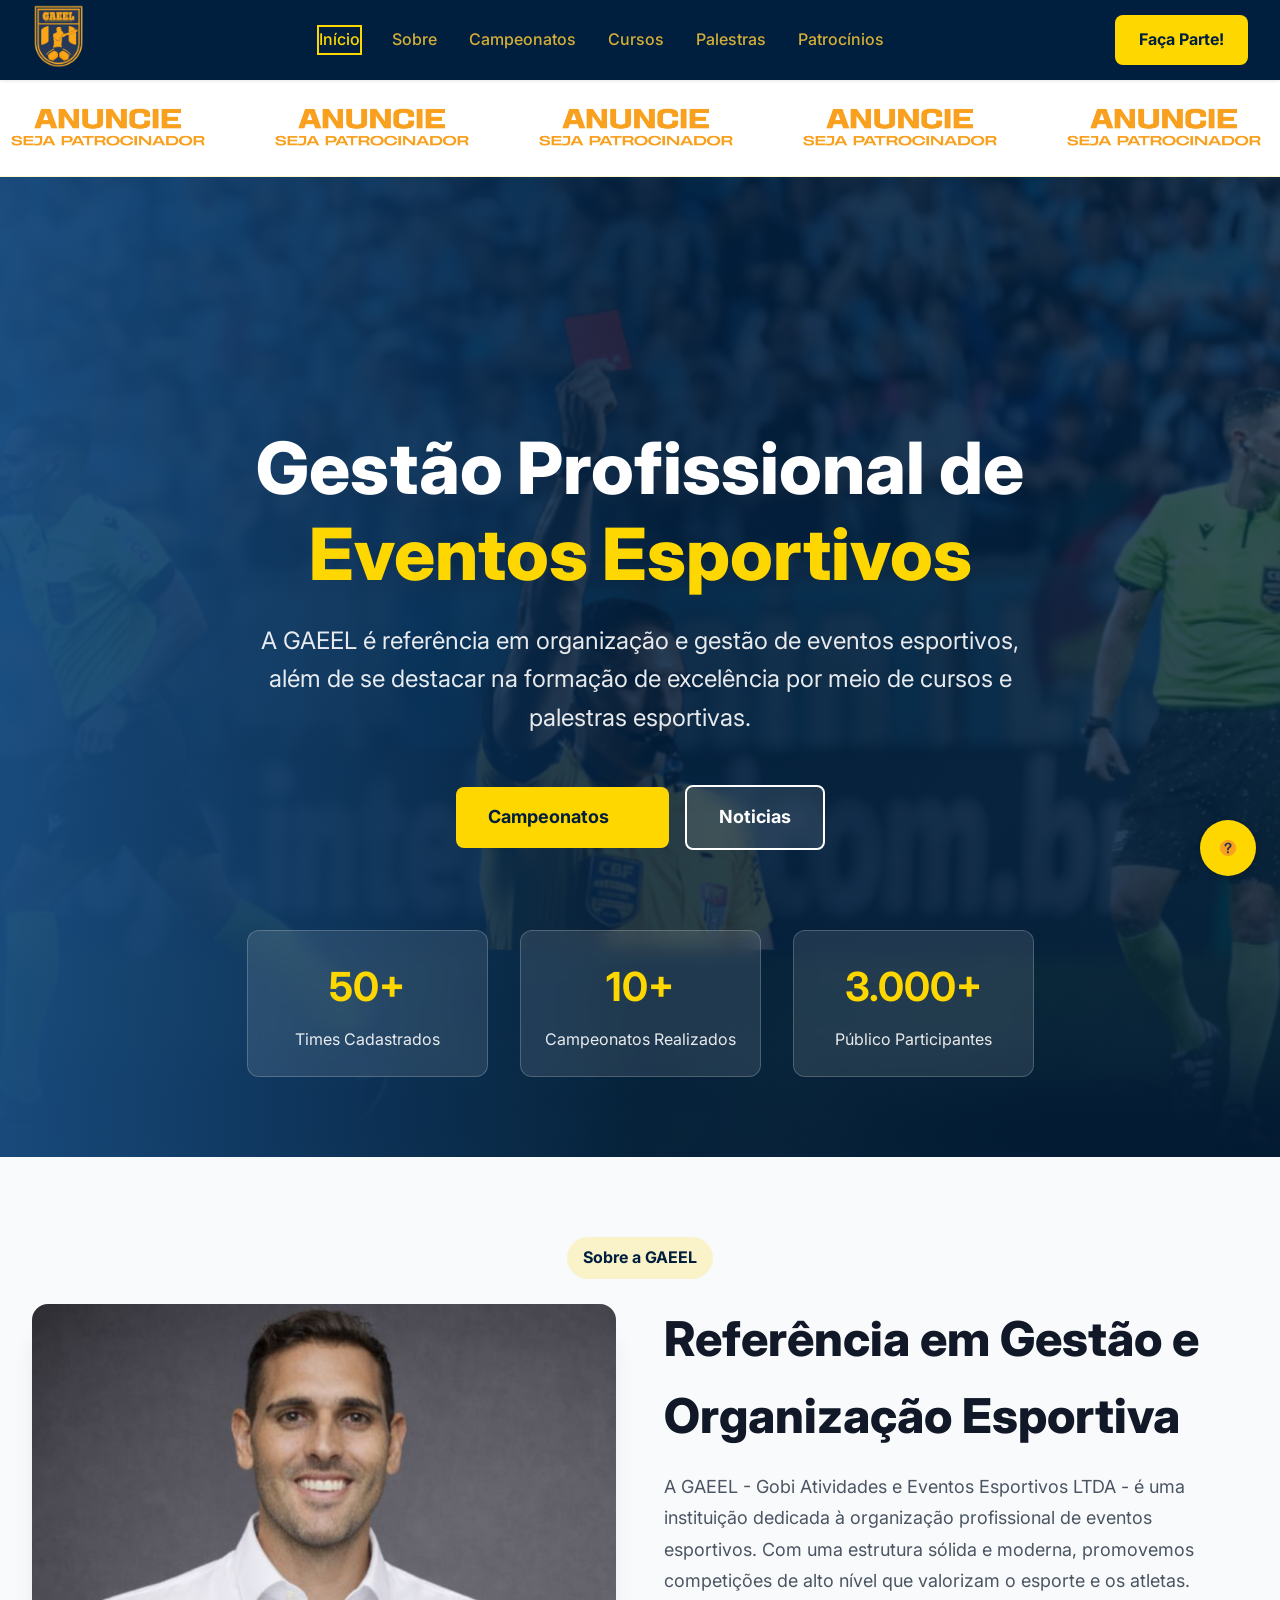
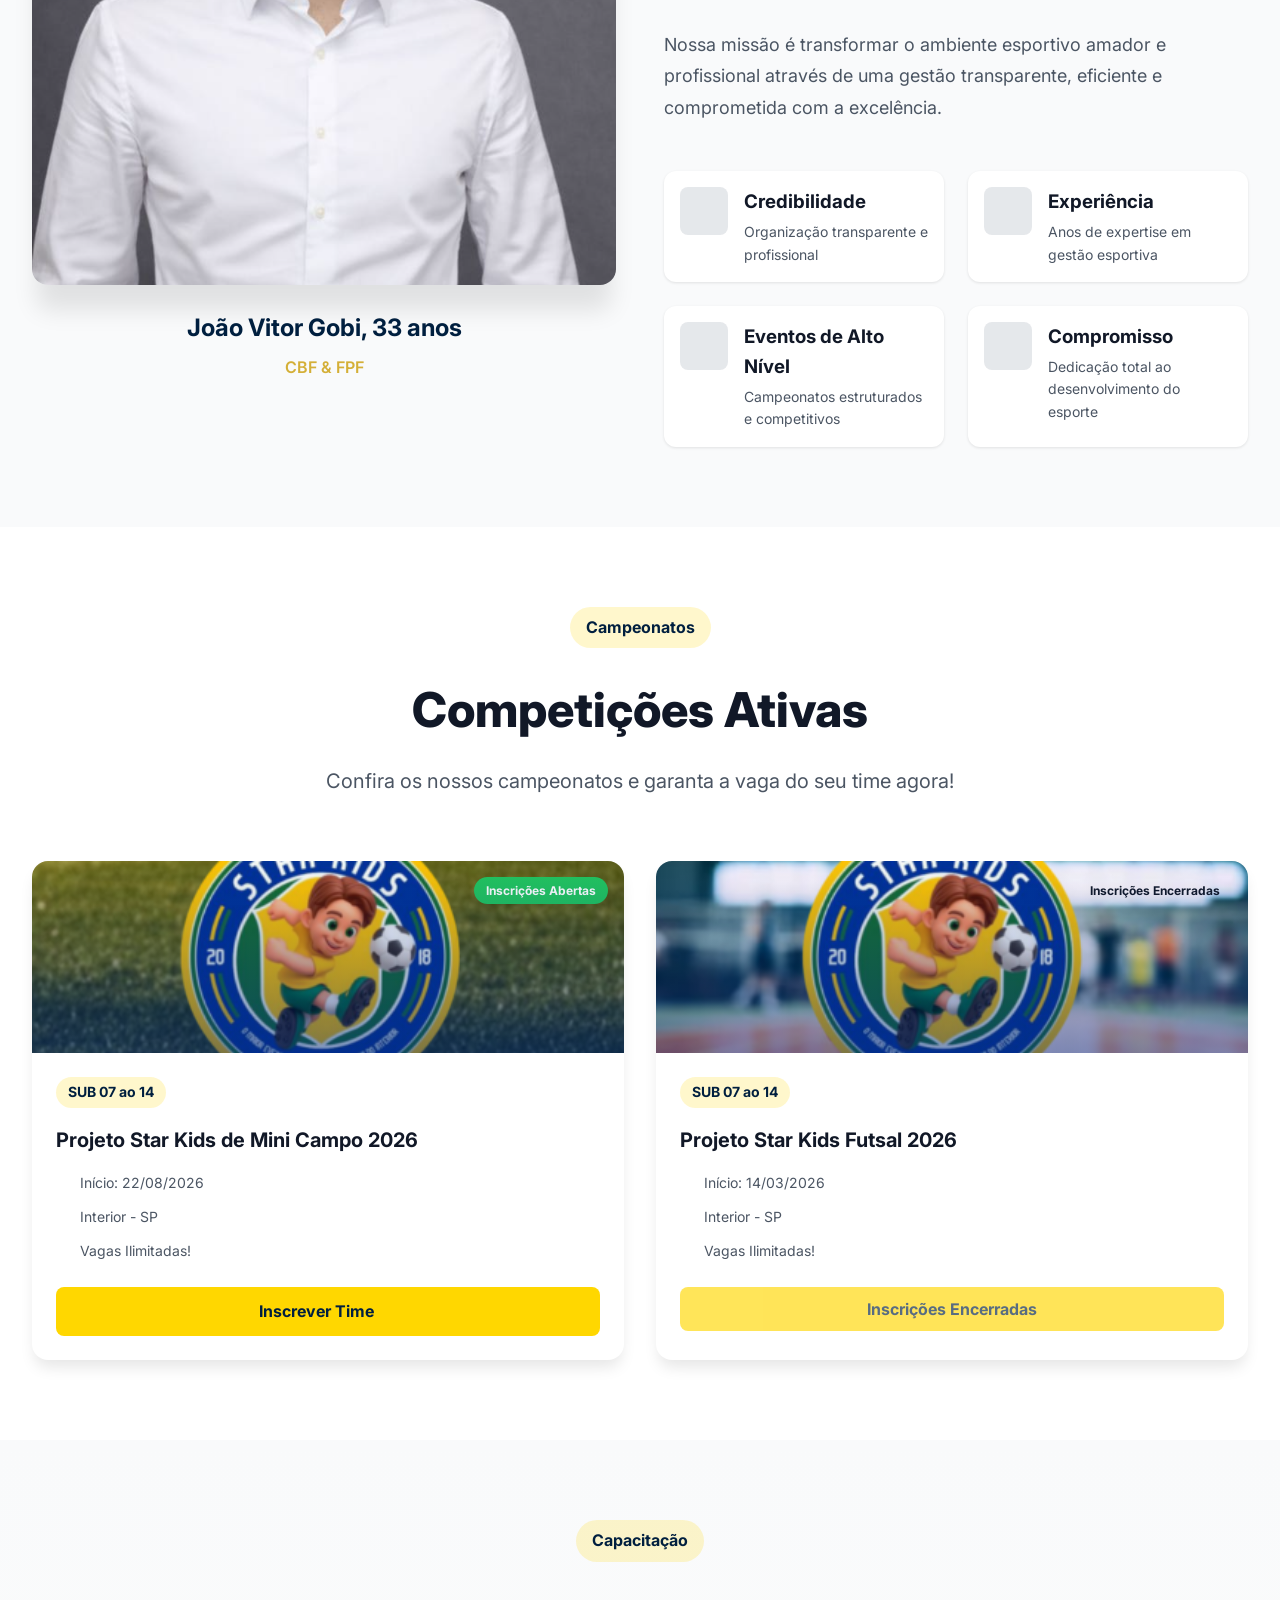
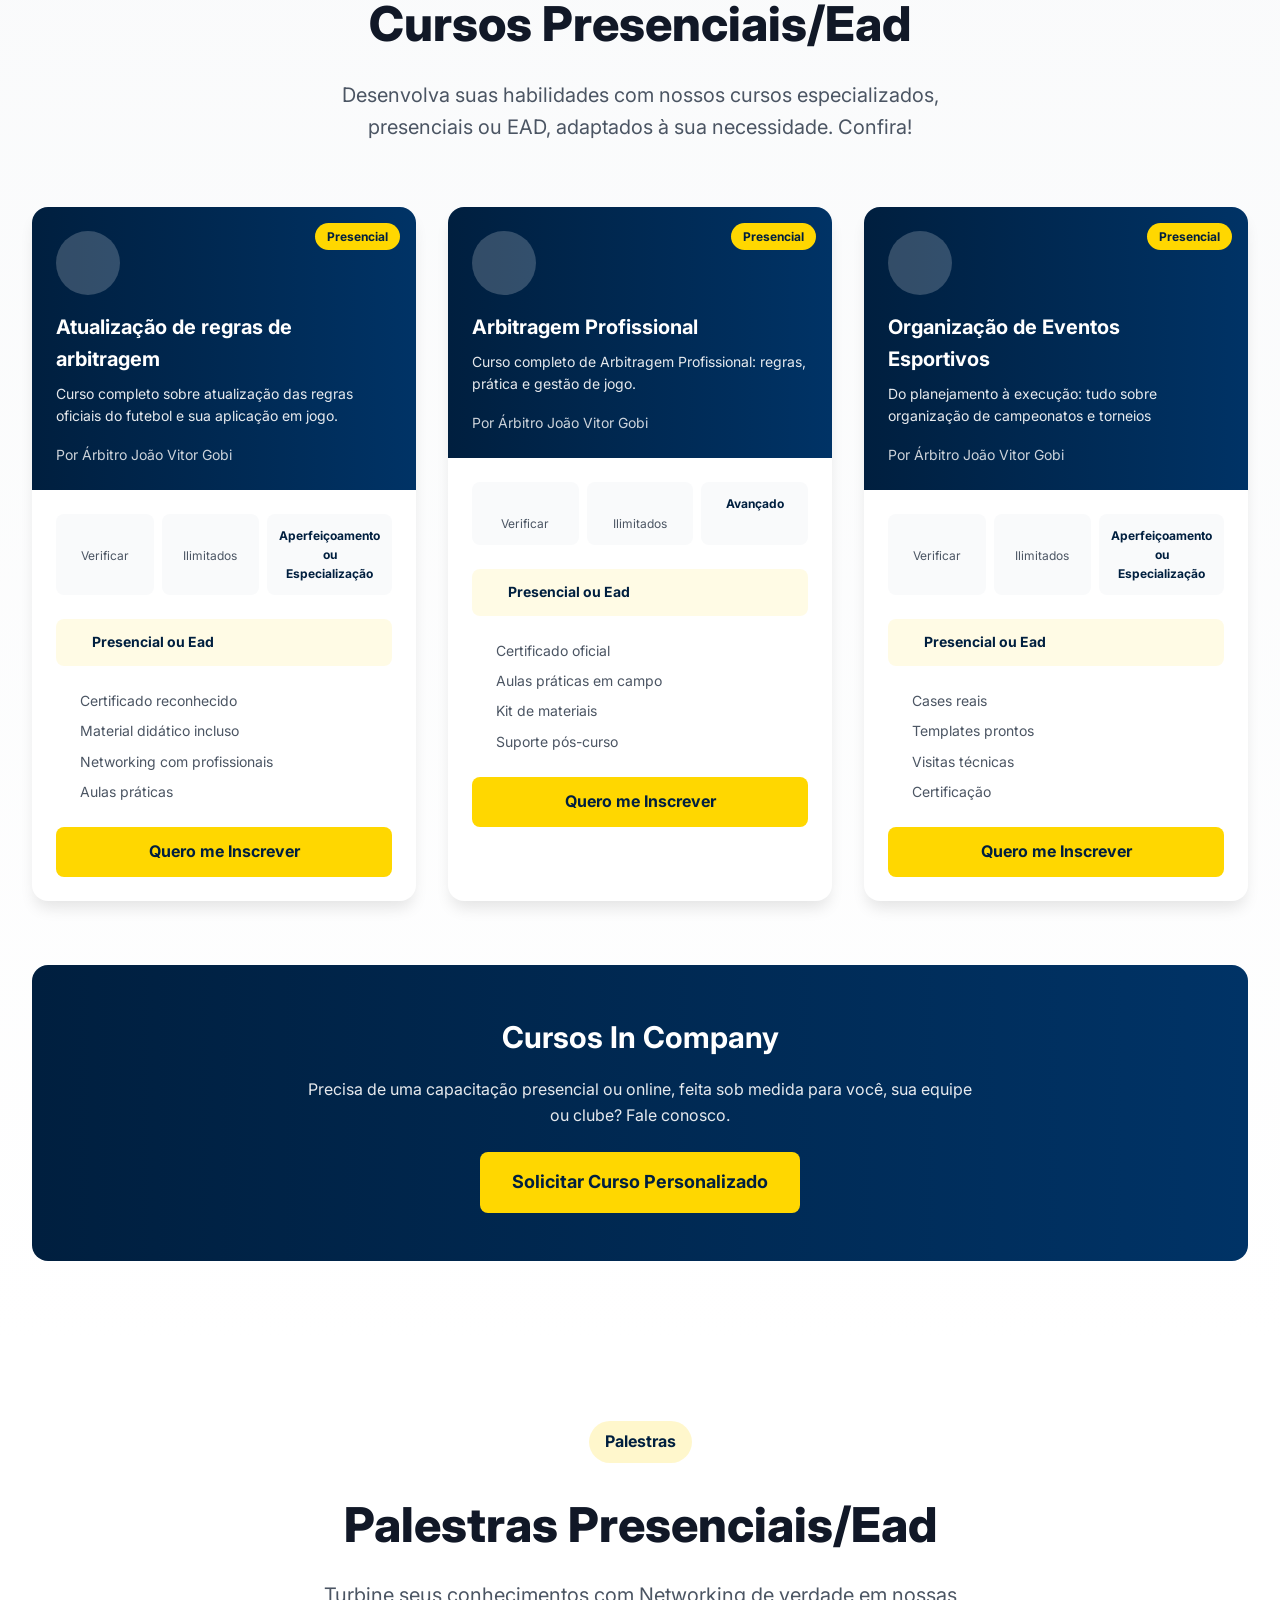
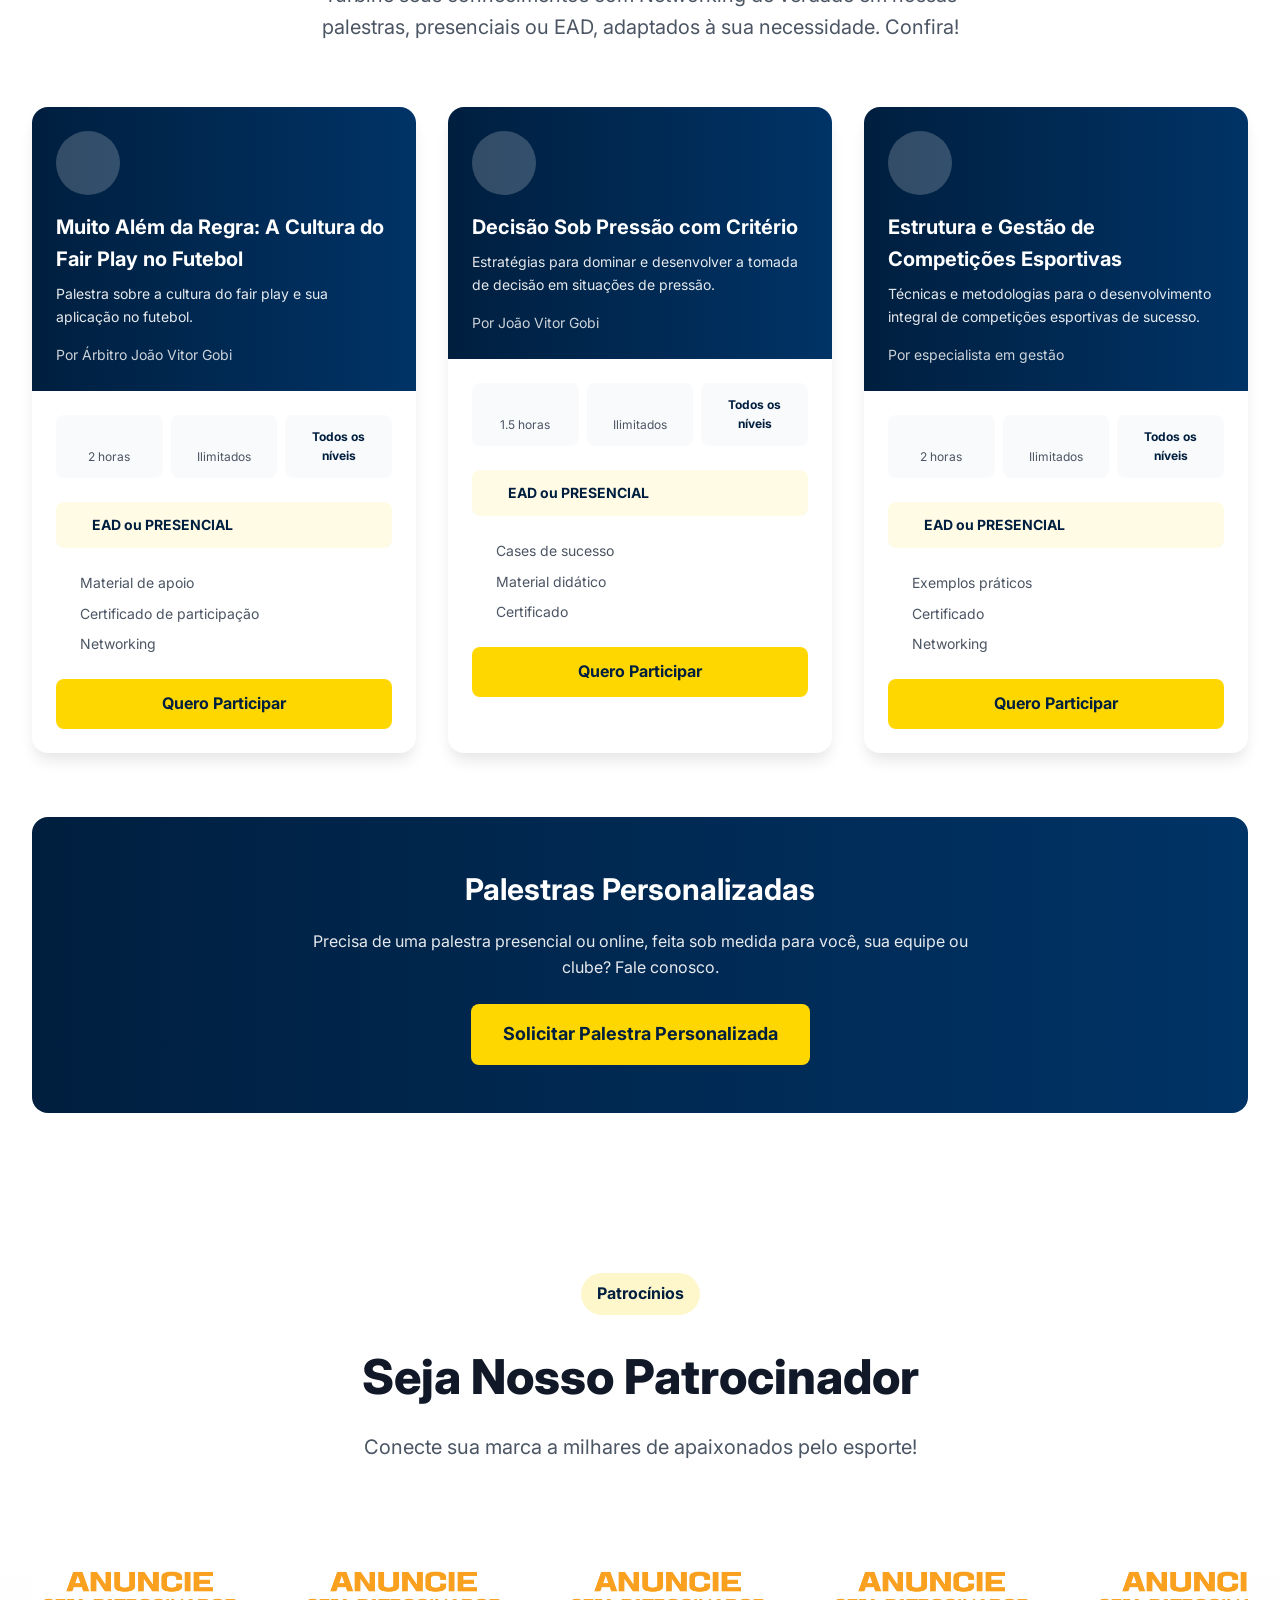
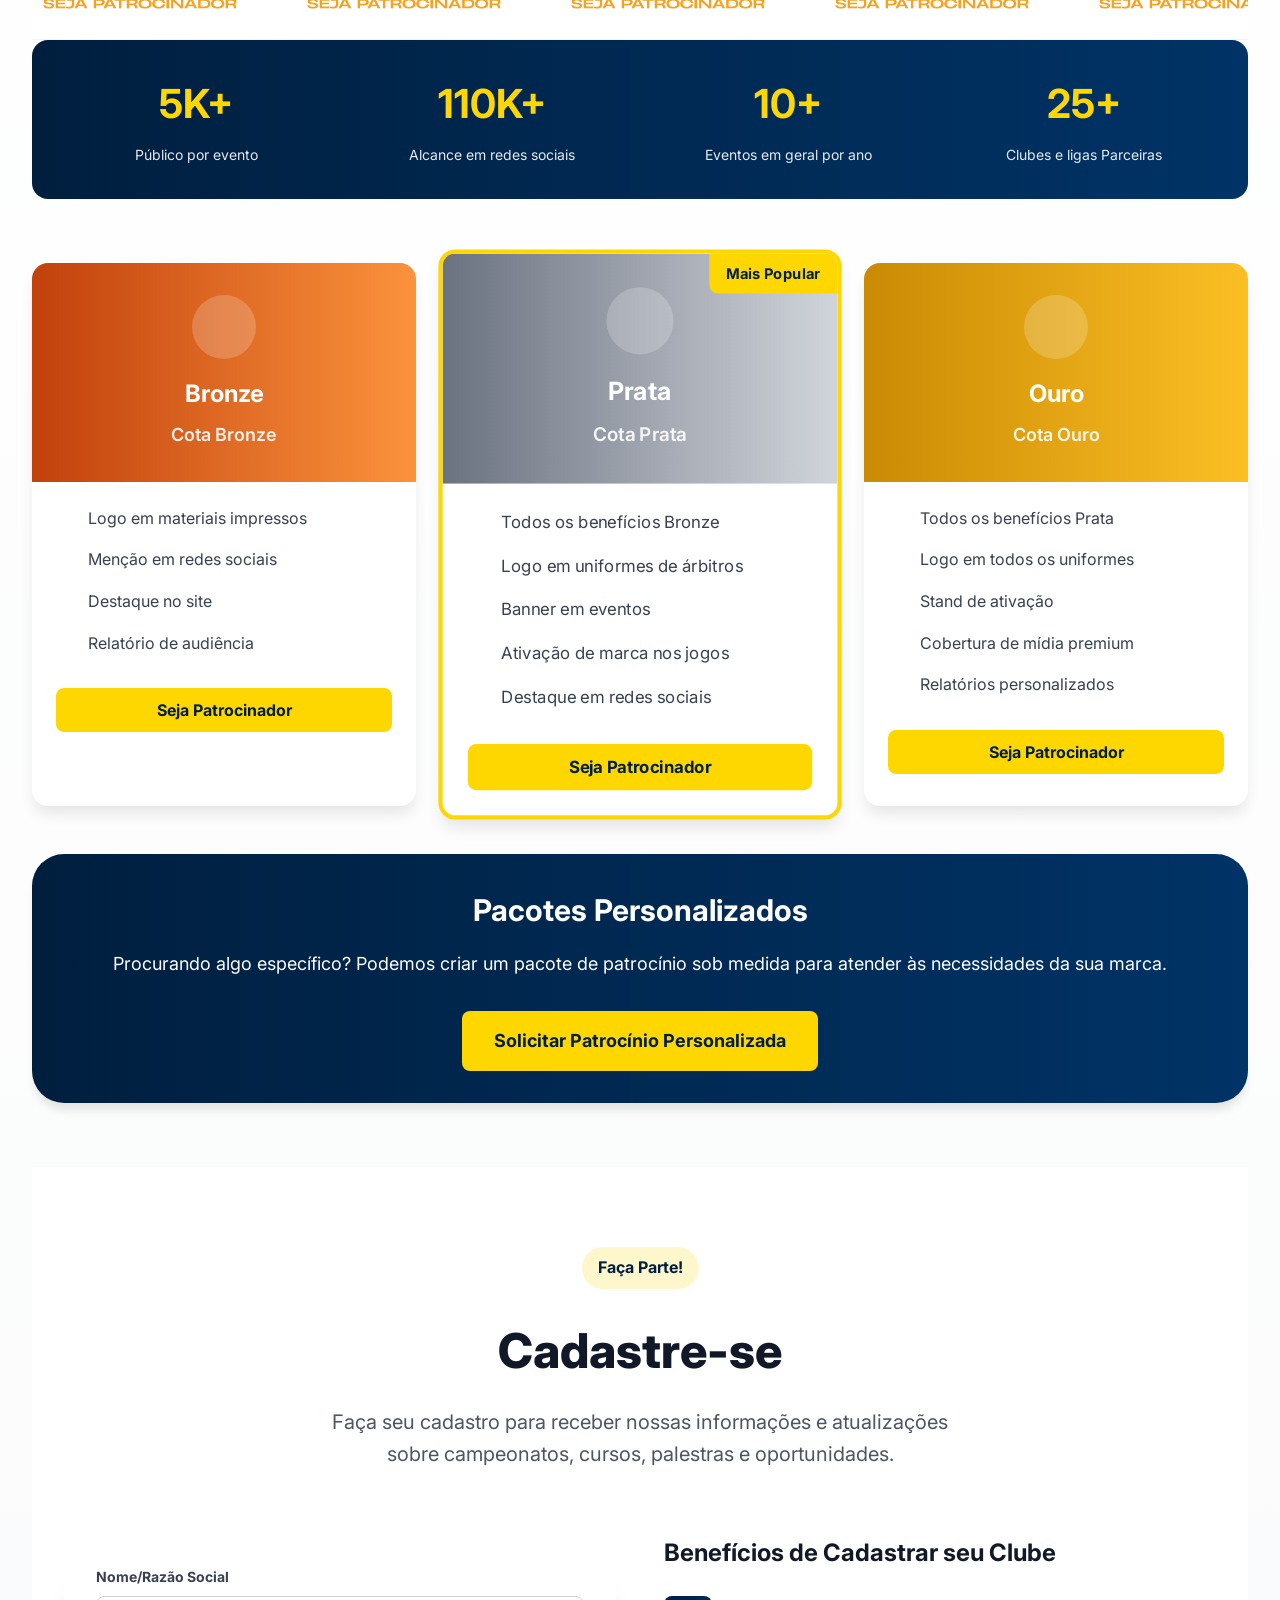
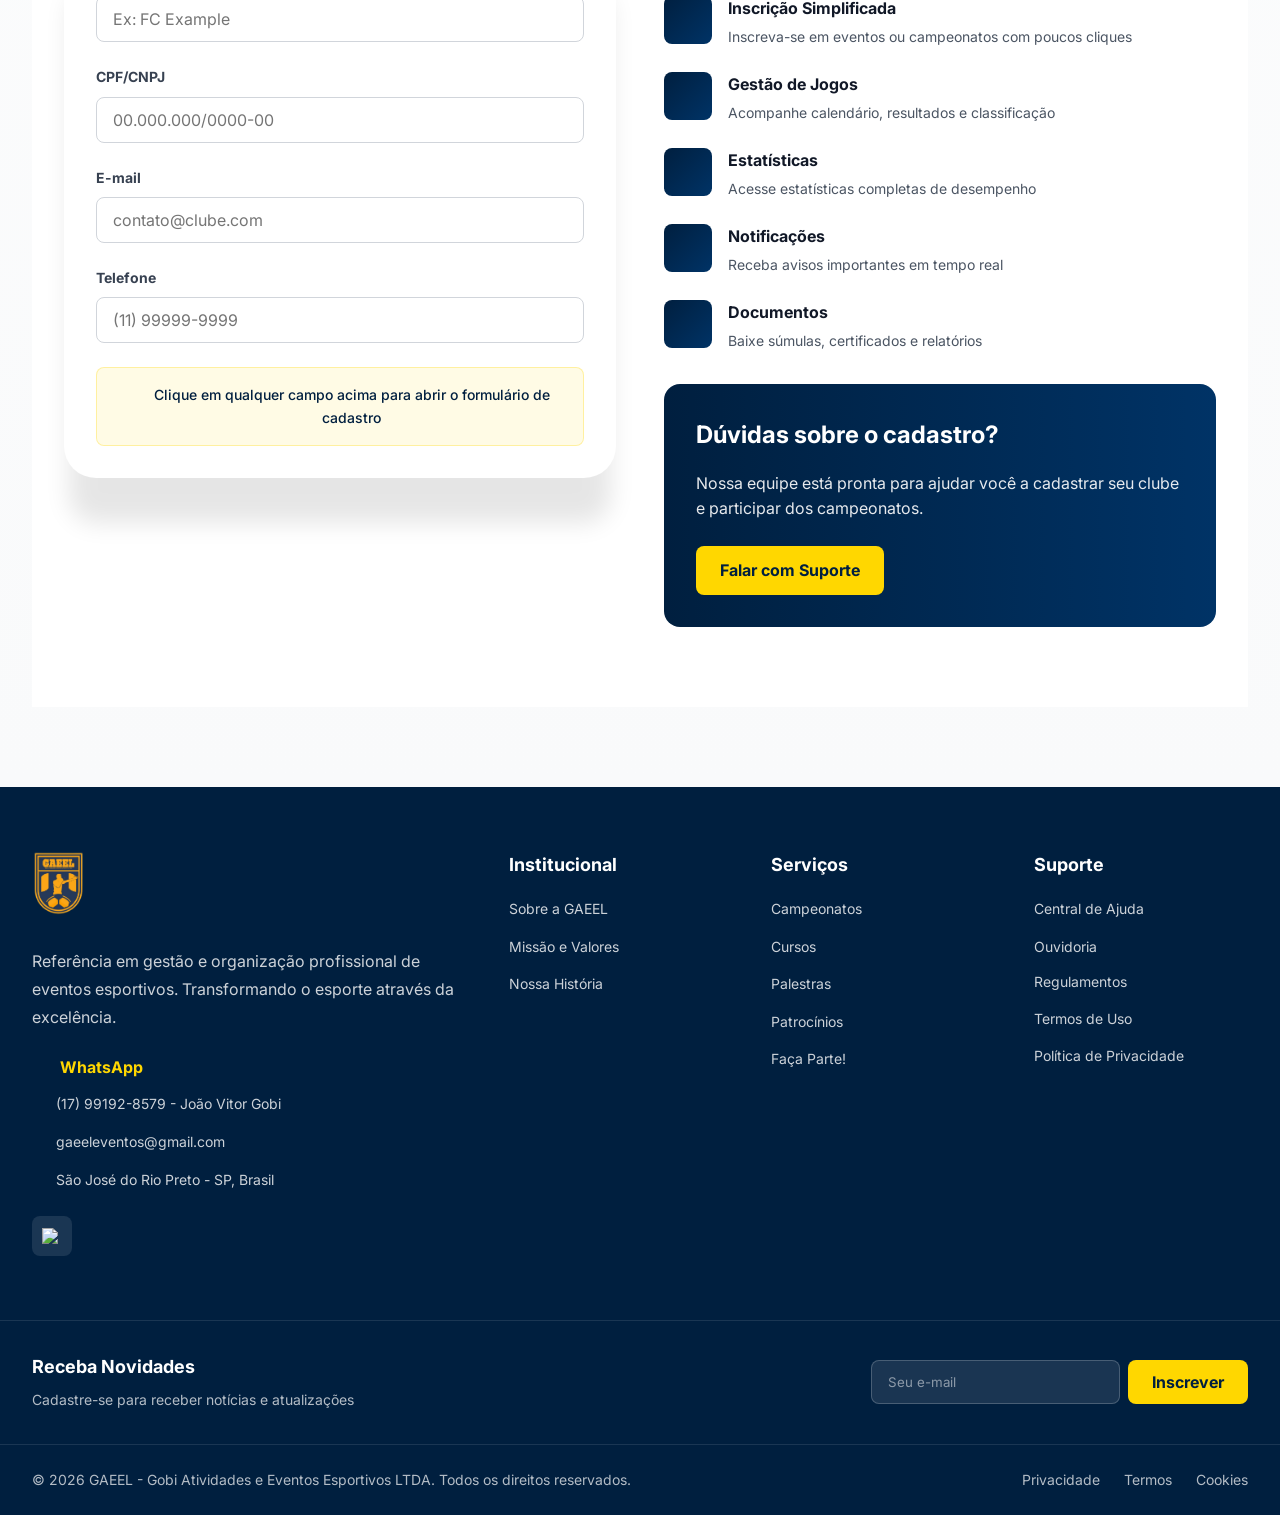
==== commit c246f8c1: "ajustando área dedicada aos patrocinadores Co-authored-by: Copilot <copilot@github.com>" ====
--- a/gaeel.html
+++ b/gaeel.html
@@ -3,12 +3,12 @@
 <head>
     <meta charset="UTF-8">
     <meta name="viewport" content="width=device-width, initial-scale=1.0">
-    <meta name="description" content="GAEEL - Gestão de Campeonatos Esportivos">
+    <meta name="description" content="GAEEL - Gestão de Eventos Esportivos">
     <meta name="theme-color" content="#001F3F">
 
     <!-- Open Graph / Social -->
-    <meta property="og:title" content="GAEEL - Gestão de Campeonatos Esportivos">
-    <meta property="og:description" content="Organização profissional de competições esportivas para clubes de todo o Brasil.">
+    <meta property="og:title" content="GAEEL - Gestão de Eventos Esportivos">
+    <meta property="og:description" content="Organização profissional de eventos esportivos para clubes de todo o Brasil.">
     <meta property="og:image" content="imagens/logo gaeel sem fundo.png">
     <meta property="og:url" content="https://gaeel.com">
     <meta property="og:type" content="website">
@@ -77,6 +77,43 @@
     </nav>
     </header>
 
+    <!-- Sponsors Carousel -->
+    <div class="sponsors-carousel">
+        <div class="sponsors-track">
+            <div class="sponsor-item">
+                <img src="imagens/SEJA PATROCINADOR.png" alt="Patrocinador 1" loading="lazy">
+            </div>
+            <div class="sponsor-item">
+                <img src="imagens/SEJA PATROCINADOR.png" alt="Patrocinador 2" loading="lazy">
+            </div>
+            <div class="sponsor-item">
+                <img src="imagens/SEJA PATROCINADOR.png" alt="Patrocinador 3" loading="lazy">
+            </div>
+            <div class="sponsor-item">
+                <img src="imagens/SEJA PATROCINADOR.png" alt="Patrocinador 4" loading="lazy">
+            </div>
+            <!-- Duplicated items for seamless loop -->
+            <div class="sponsor-item">
+                <img src="imagens/SEJA PATROCINADOR.png" alt="Patrocinador 1" loading="lazy">
+            </div>
+            <div class="sponsor-item">
+                <img src="imagens/SEJA PATROCINADOR.png" alt="Patrocinador 2" loading="lazy">
+            </div>
+            <div class="sponsor-item">
+                <img src="imagens/SEJA PATROCINADOR.png" alt="Patrocinador 3" loading="lazy">
+            </div>
+            <div class="sponsor-item">
+                <img src="imagens/SEJA PATROCINADOR.png" alt="Patrocinador 4" loading="lazy">
+            </div>
+            <div class="sponsor-item">
+                <img src="imagens/SEJA PATROCINADOR.png" alt="Patrocinador 5" loading="lazy">
+            </div>
+            <div class="sponsor-item">
+                <img src="imagens/SEJA PATROCINADOR.png" alt="Patrocinador 6" loading="lazy">
+            </div>
+        </div>
+    </div>
+
     <main id="main-content">
 
     <!-- Hero Section -->
@@ -103,17 +140,17 @@
             </h1>
             
             <p class="hero-subtitle">
-                A GAEEL é referência em organização e gestão de competições esportivas, além de se destacar na formação de excelência por meio de cursos e palestras esportivas.
+                A GAEEL é referência em organização e gestão de eventos esportivos, além de se destacar na formação de excelência por meio de cursos e palestras esportivas.
             </p>
 
             <div class="hero-buttons">
                 <a href="#campeonatos" class="btn btn-yellow btn-large">
-                    <span>Noticias</span>
+                    <span>Campeonatos</span>
                     <i data-lucide="arrow-right" class="icon-20"></i>
                 </a>
                 
-                <a href="#campeonatos" class="btn btn-outline-white btn-large">
-                    <span>Ver Campeonatos</span>
+                <a href="noticias.html" class="btn btn-outline-white btn-large">
+                    <span>Noticias</span>
                 </a>
             </div>
 
@@ -129,7 +166,7 @@
                 </div>
                 <div class="stat-card">
                     <div class="stat-number">3.000+</div>
-                    <div class="stat-label">Atletas Participantes</div>
+                    <div class="stat-label">Público Participantes</div>
                 </div>
             </div>
         </div>
@@ -196,7 +233,7 @@
                                 <i data-lucide="trophy" class="icon-24 text-blue"></i>
                             </div>
                             <div>
-                                <h3 class="feature-title">Competições de Alto Nível</h3>
+                                <h3 class="feature-title">Eventos de Alto Nível</h3>
                                 <p class="feature-text">Campeonatos estruturados e competitivos</p>
                             </div>
                         </div>
@@ -820,6 +857,37 @@
                 </p>
             </div>
 
+            <!-- Sponsors Carousel -->
+            <div class="sponsors-carousel">
+                <div class="sponsors-track">
+                    <div class="sponsor-item">
+                        <img src="imagens/SEJA PATROCINADOR.png" alt="Patrocinador 1" loading="lazy">
+                    </div>
+                    <div class="sponsor-item">
+                        <img src="imagens/SEJA PATROCINADOR.png" alt="Patrocinador 2" loading="lazy">
+                    </div>
+                    <div class="sponsor-item">
+                        <img src="imagens/SEJA PATROCINADOR.png" alt="Patrocinador 3" loading="lazy">
+                    </div>
+                    <div class="sponsor-item">
+                        <img src="imagens/SEJA PATROCINADOR.png" alt="Patrocinador 4" loading="lazy">
+                    </div>
+                    <!-- Duplicated items for seamless loop -->
+                    <div class="sponsor-item">
+                        <img src="imagens/SEJA PATROCINADOR.png" alt="Patrocinador 1" loading="lazy">
+                    </div>
+                    <div class="sponsor-item">
+                        <img src="imagens/SEJA PATROCINADOR.png" alt="Patrocinador 2" loading="lazy">
+                    </div>
+                    <div class="sponsor-item">
+                        <img src="imagens/SEJA PATROCINADOR.png" alt="Patrocinador 3" loading="lazy">
+                    </div>
+                    <div class="sponsor-item">
+                        <img src="imagens/SEJA PATROCINADOR.png" alt="Patrocinador 4" loading="lazy">
+                    </div>
+                </div>
+            </div>
+
             <!-- Stats Banner - Engajamento -->
             <div class="stats-banner">
                 <div class="stat-item">
@@ -839,6 +907,7 @@
                     <div class="stat-desc">Clubes e ligas Parceiras</div>
                 </div>
             </div>
+            
 
             <!-- Sponsorship Tiers -->
             <div class="cards-grid">
@@ -957,7 +1026,7 @@
                     </div>
                 </div>
             </div>
-
+            
             <!-- Custom Packages -->
             <div class="custom-package-box">
                 <h3 class="custom-title">Pacotes Personalizados</h3>
--- a/gaeel.css
+++ b/gaeel.css
@@ -395,6 +395,56 @@
 }
 
 /* =========================================
+   SPONSORS CAROUSEL
+   ========================================= */
+
+.sponsors-carousel {
+    background: var(--white);
+    padding: 1rem 0;
+    margin-top: 5rem;
+    overflow: hidden;
+    border-bottom: 1px solid rgba(255, 215, 0, 0.2);
+}
+
+.sponsors-track {
+    display: flex;
+    gap: 3rem;
+    animation: scroll-sponsors 30s linear infinite;
+    width: fit-content;
+}
+
+.sponsor-item {
+    flex-shrink: 0;
+    height: 4rem;
+    display: flex;
+    align-items: center;
+    justify-content: center;
+    background: white;
+    border-radius: 0.5rem;
+    padding: 0.5rem;
+}
+
+.sponsor-item img {
+    max-height: 3.5rem;
+    max-width: 200px;
+    width: auto;
+    transition: transform 0.3s ease;
+}
+
+.sponsor-item:hover img {
+    transform: scale(1.05);
+}
+
+@keyframes scroll-sponsors {
+    0% {
+        transform: translateX(0);
+    }
+    100% {
+        transform: translateX(-50%);
+    }
+}
+
+/* =========================================
    HERO SECTION
    ========================================= */
 
@@ -2225,7 +2275,7 @@
     }
     
     .modal-body {
-        height: 500px;
+        height: 70vh;
     }
     
     .modal-large .modal-body {
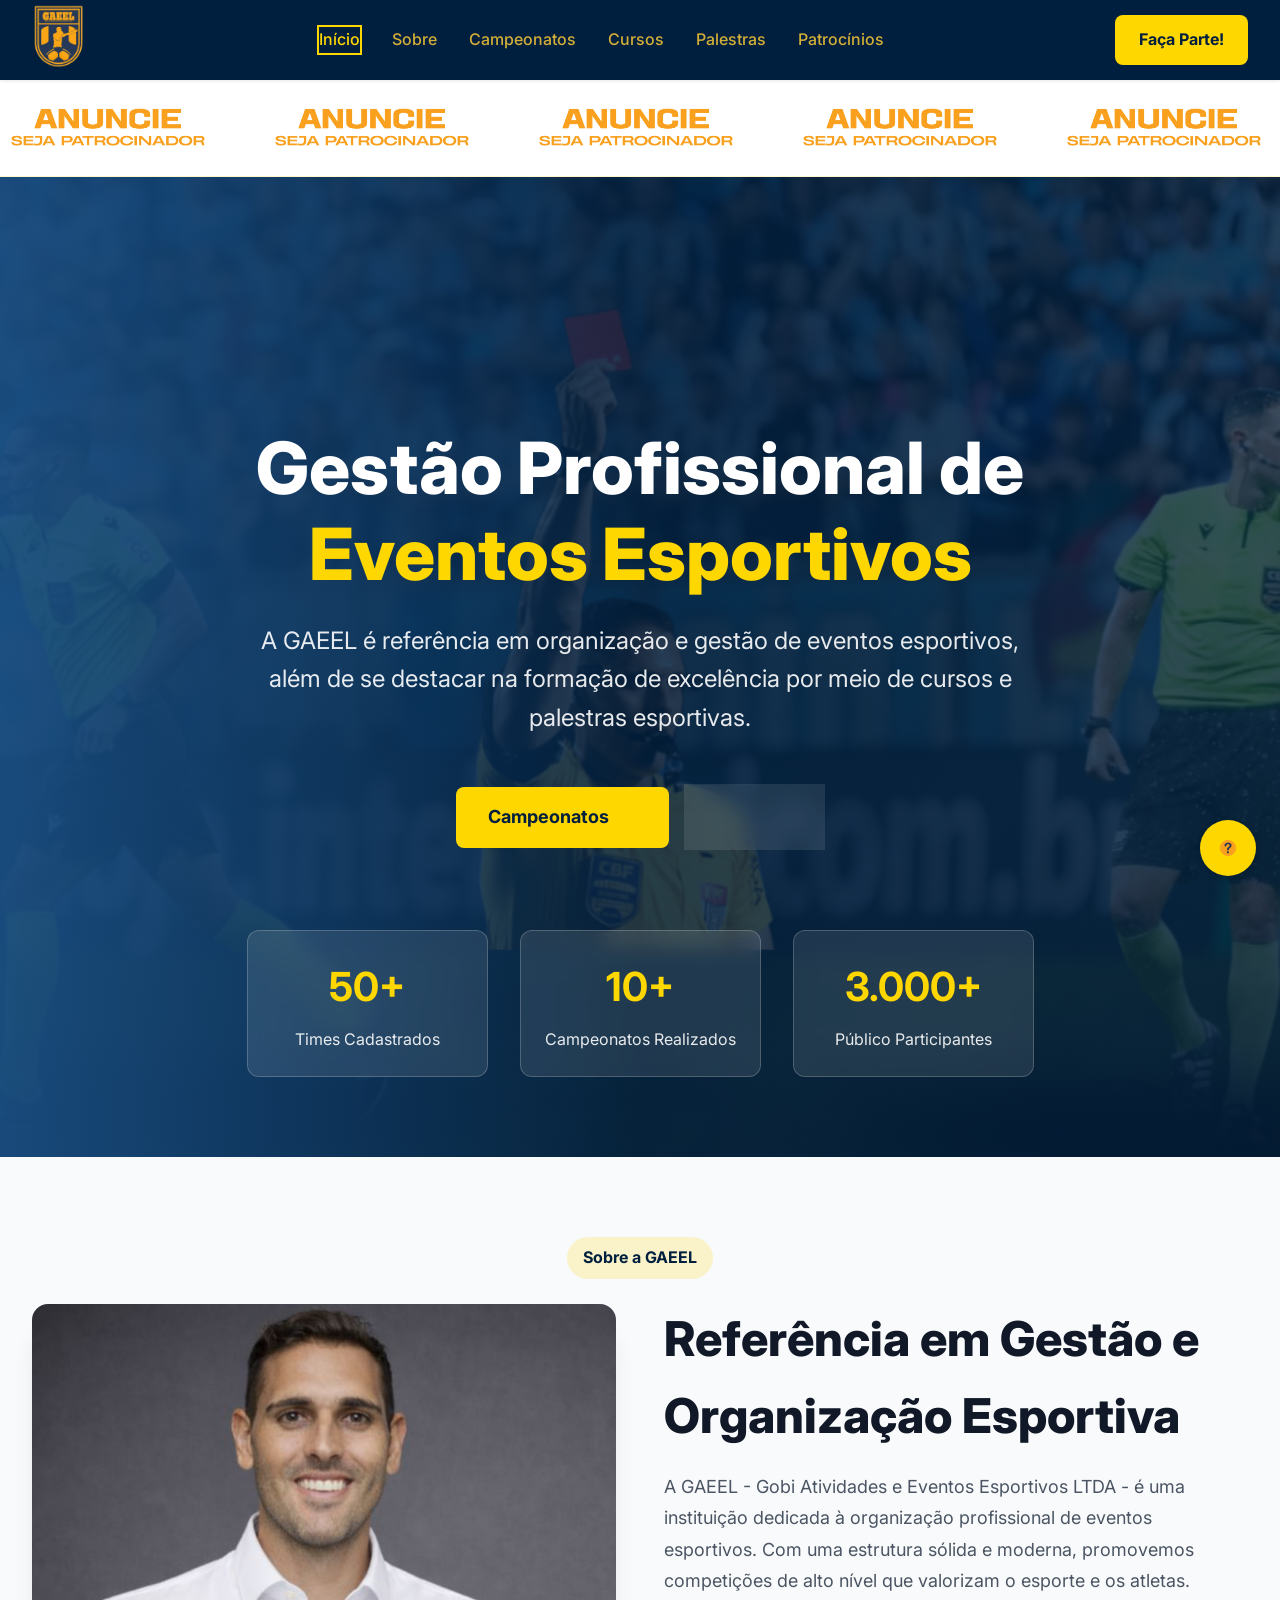
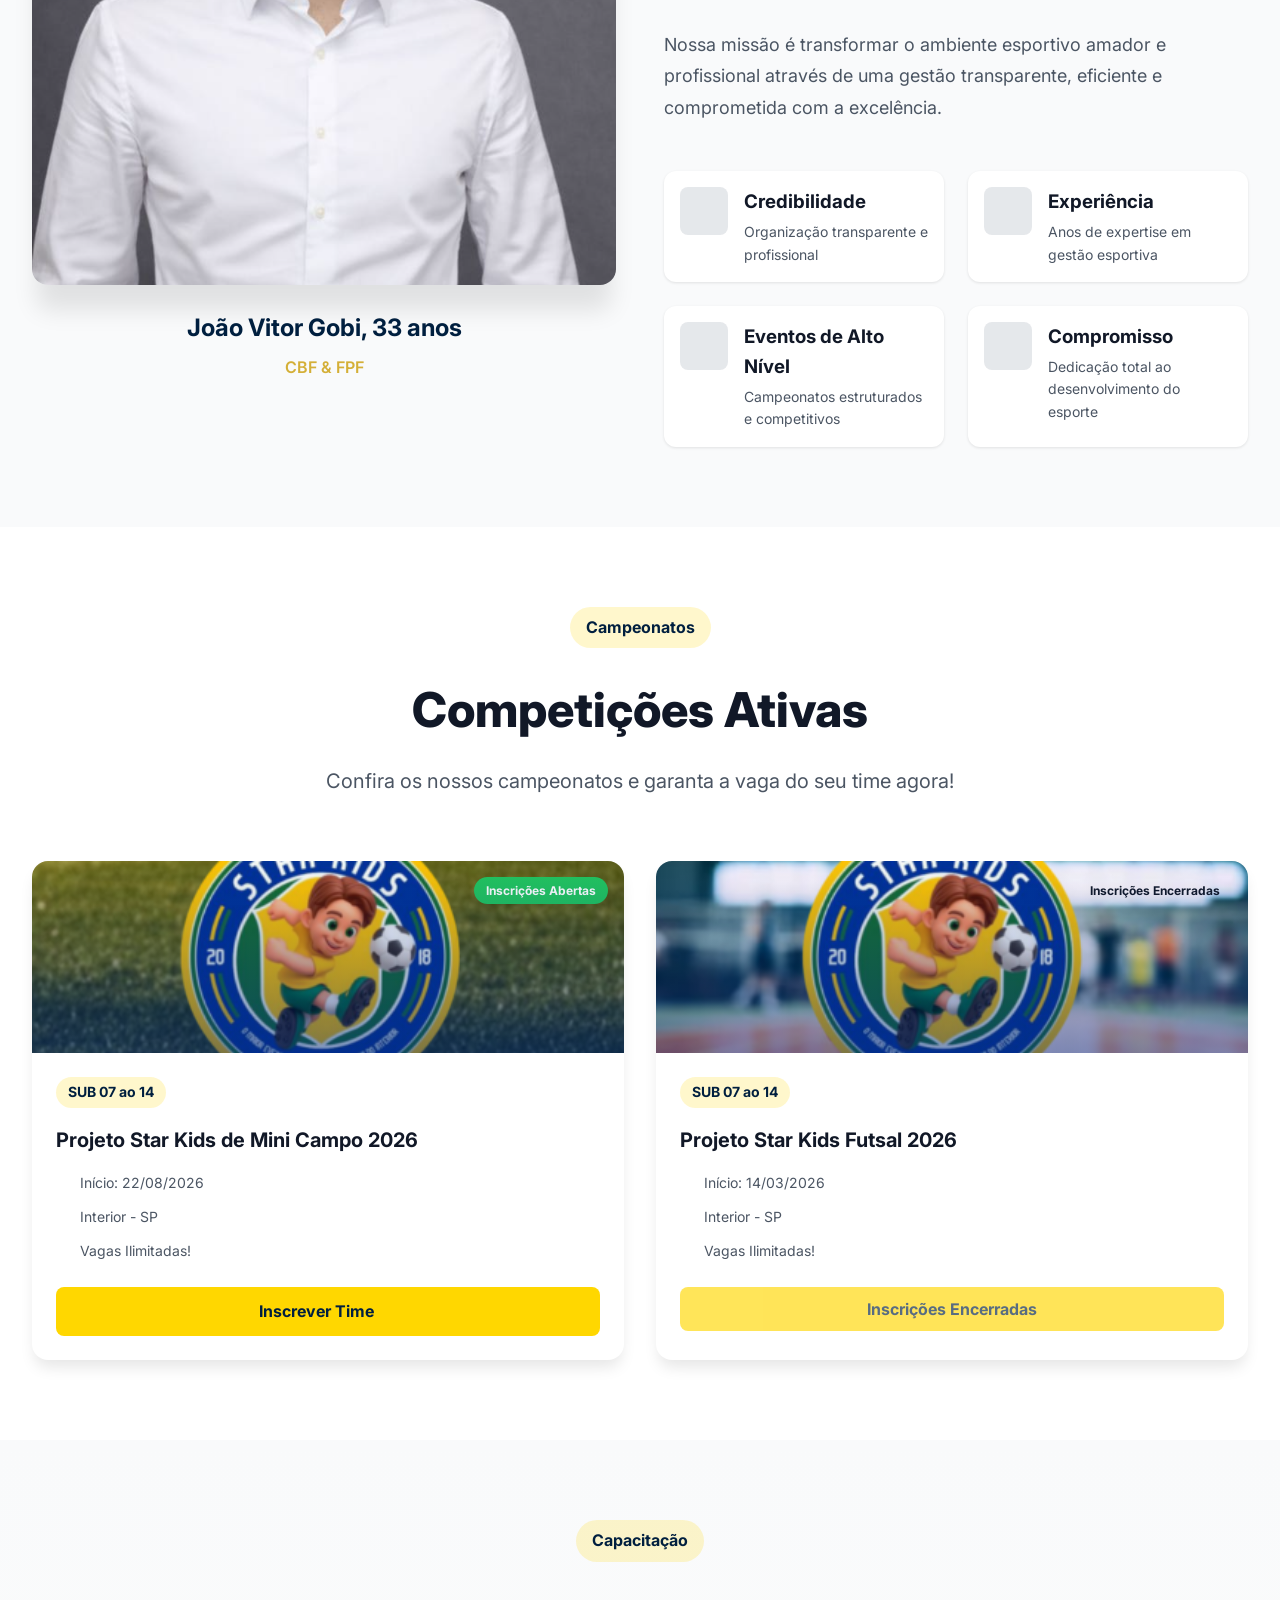
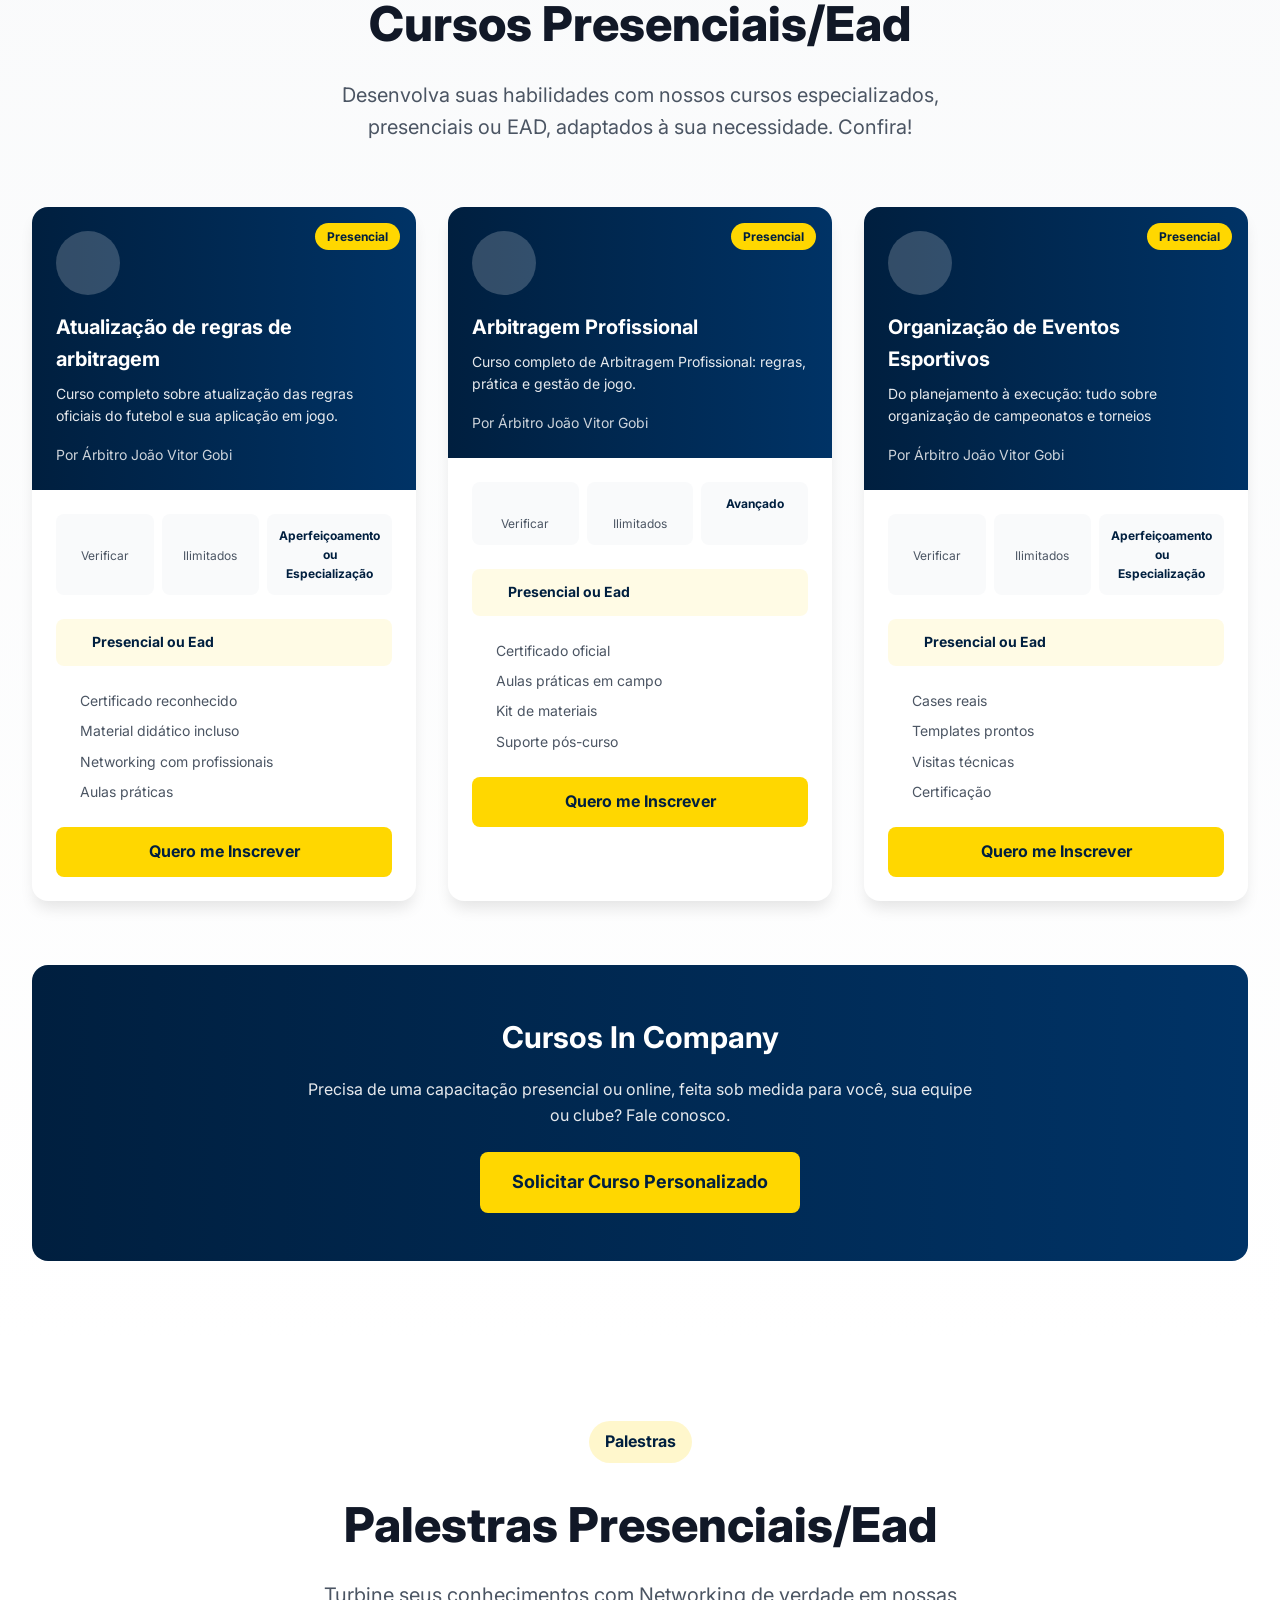
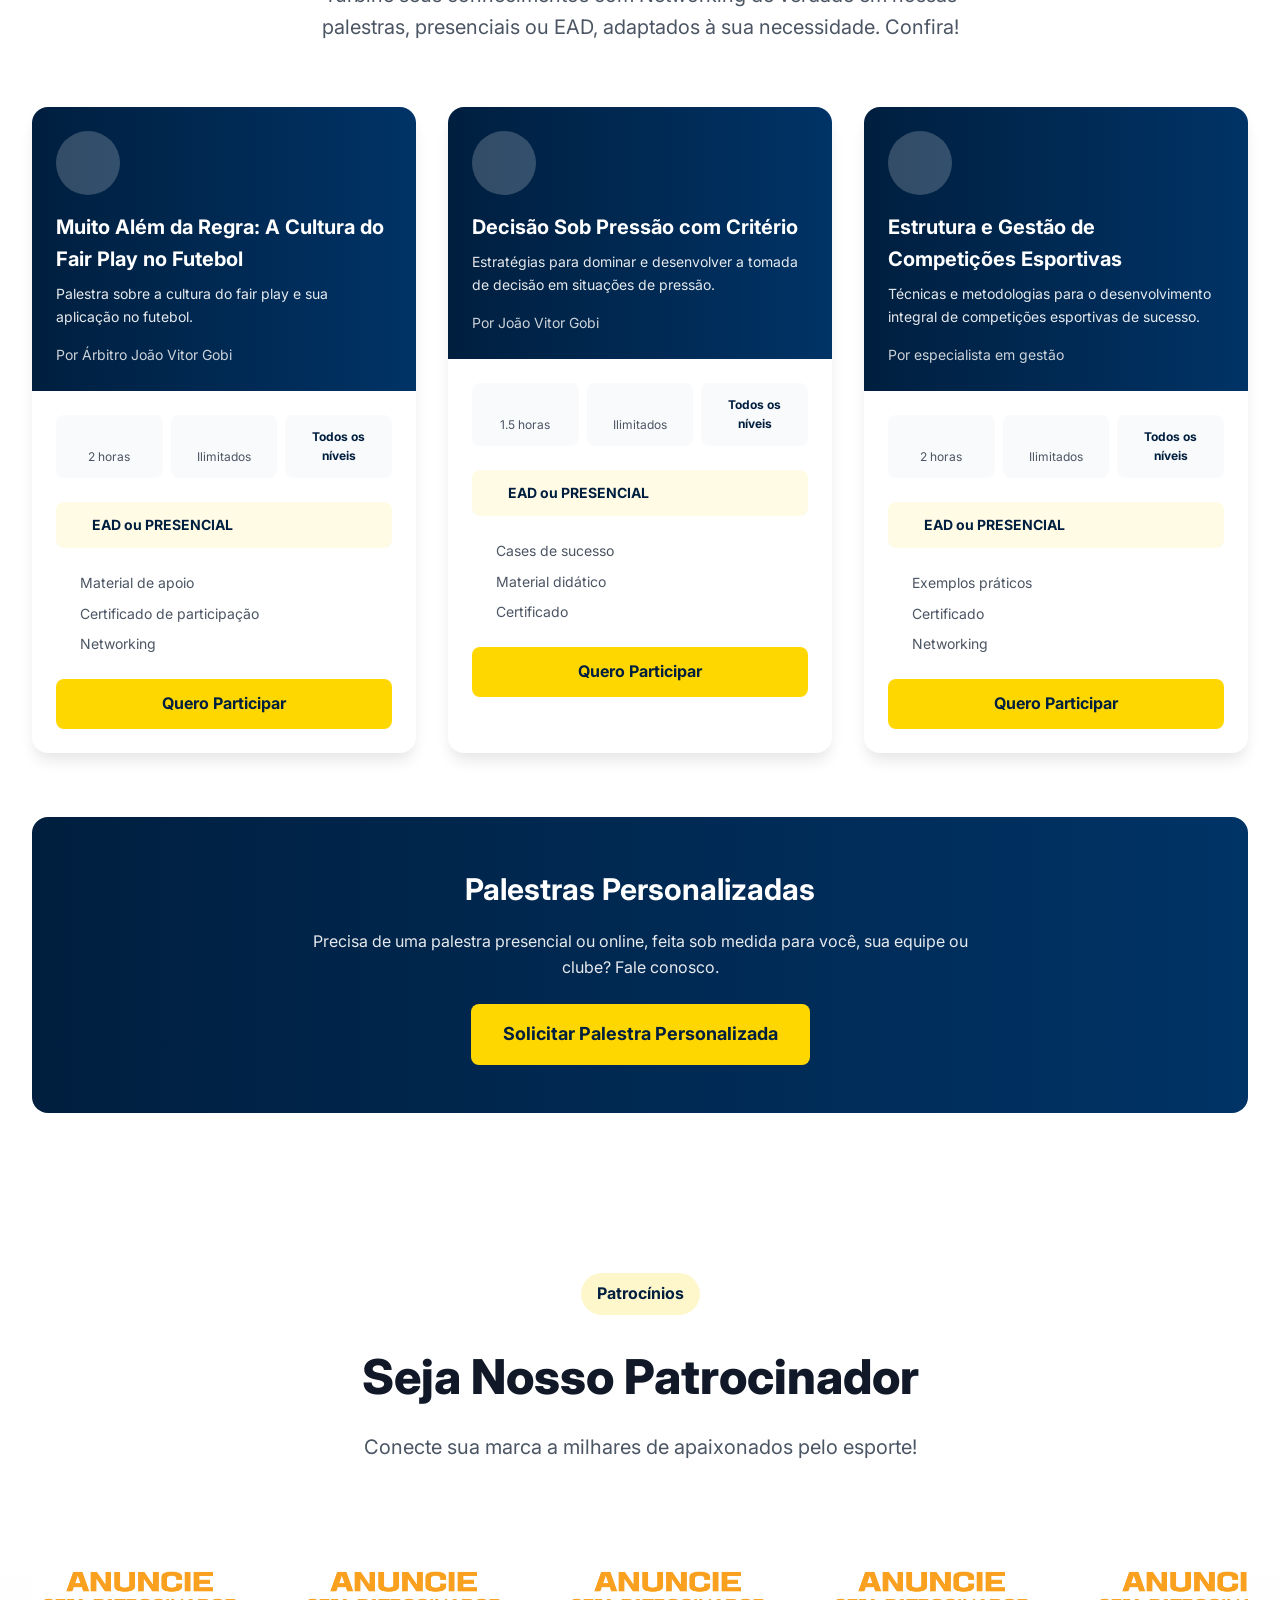
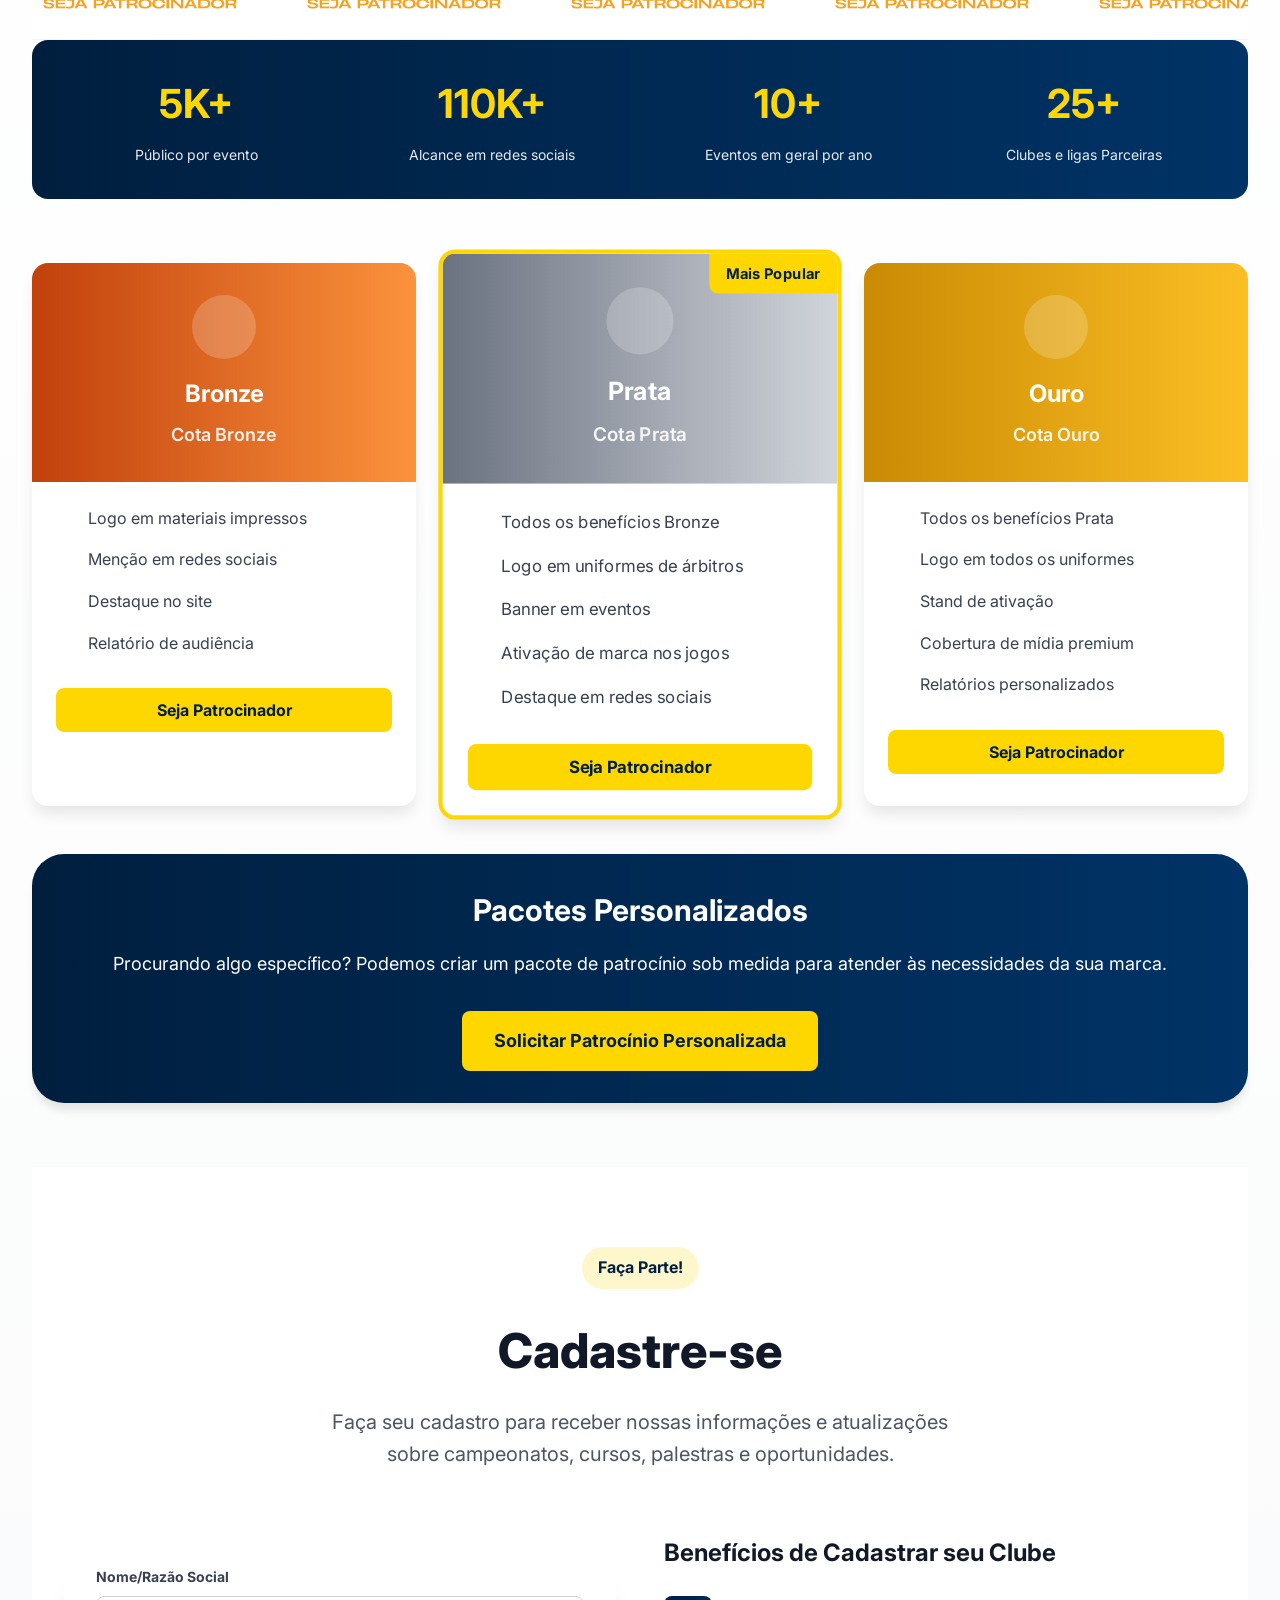
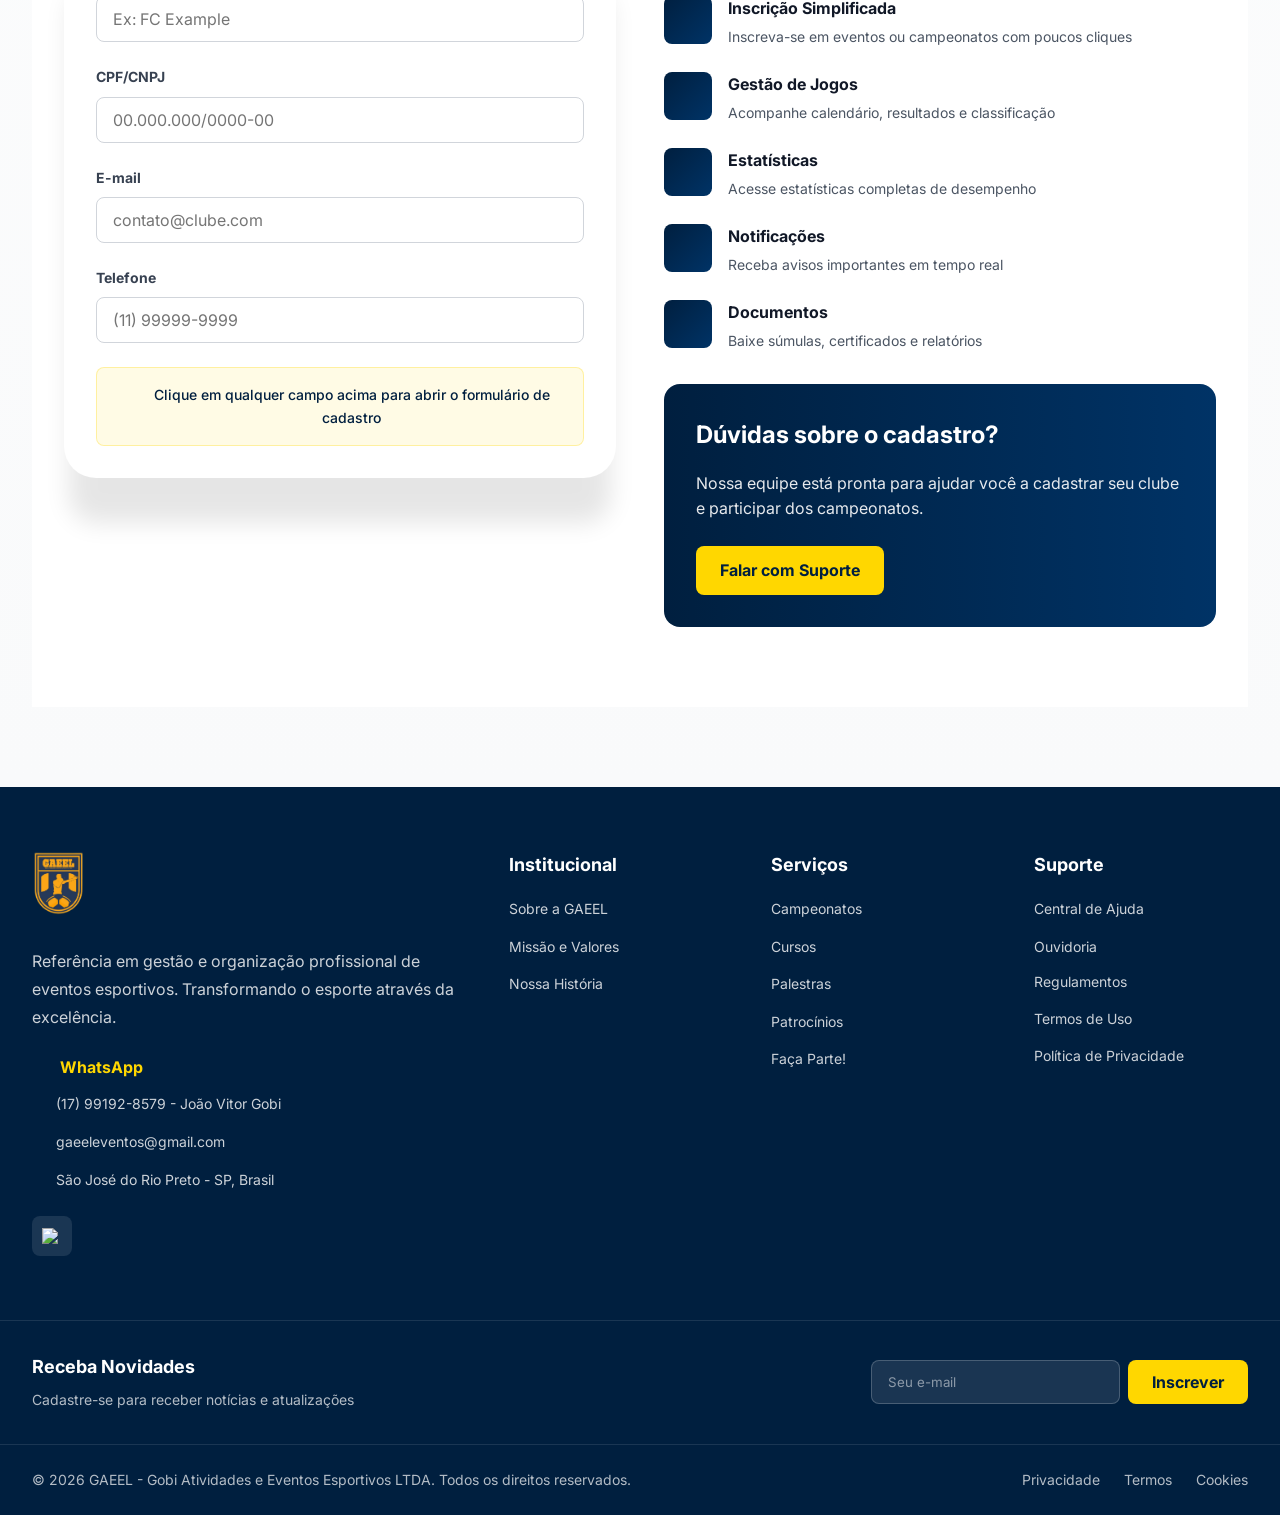
==== commit a0643ffc: "ajuste no chatbot" ====
--- a/gaeel.html
+++ b/gaeel.html
@@ -1355,7 +1355,7 @@
                 <button class="chatbot-option" data-action="inscricao">Como me inscrever em Campeonatos?</button>
                 <button class="chatbot-option" data-action="cursos">Como me inscrever em Cursos?</button>
                 <button class="chatbot-option" data-action="palestras">Como me inscrever em Palestras?</button>
-                <button class="chatbot-option" data-action="patrocinio">Como me tornar patrocinador?</button>
+                <button class="chatbot-option" data-action="patrocinios">Como me tornar patrocinador?</button>
                 <!-- futuras opções aqui -->
             </div>
             <div id="chatbot-response" class="chatbot-response"></div>
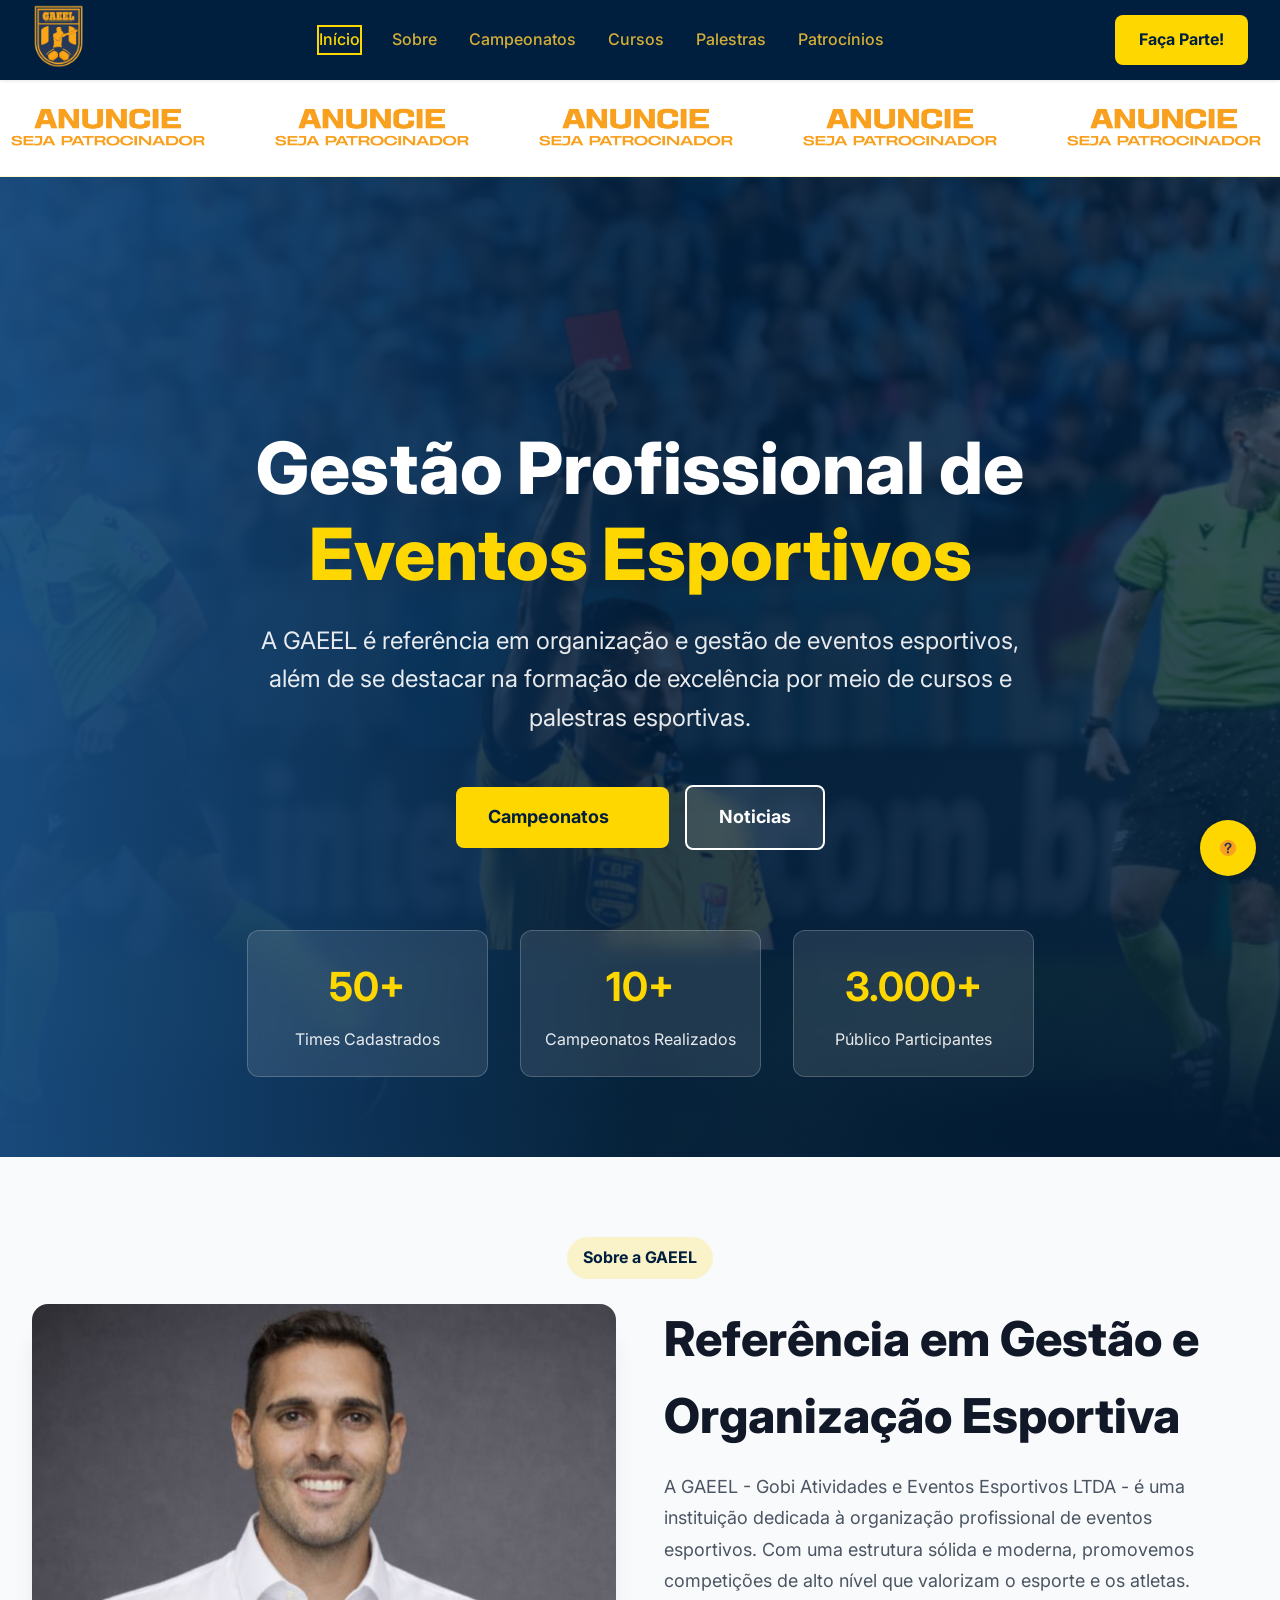
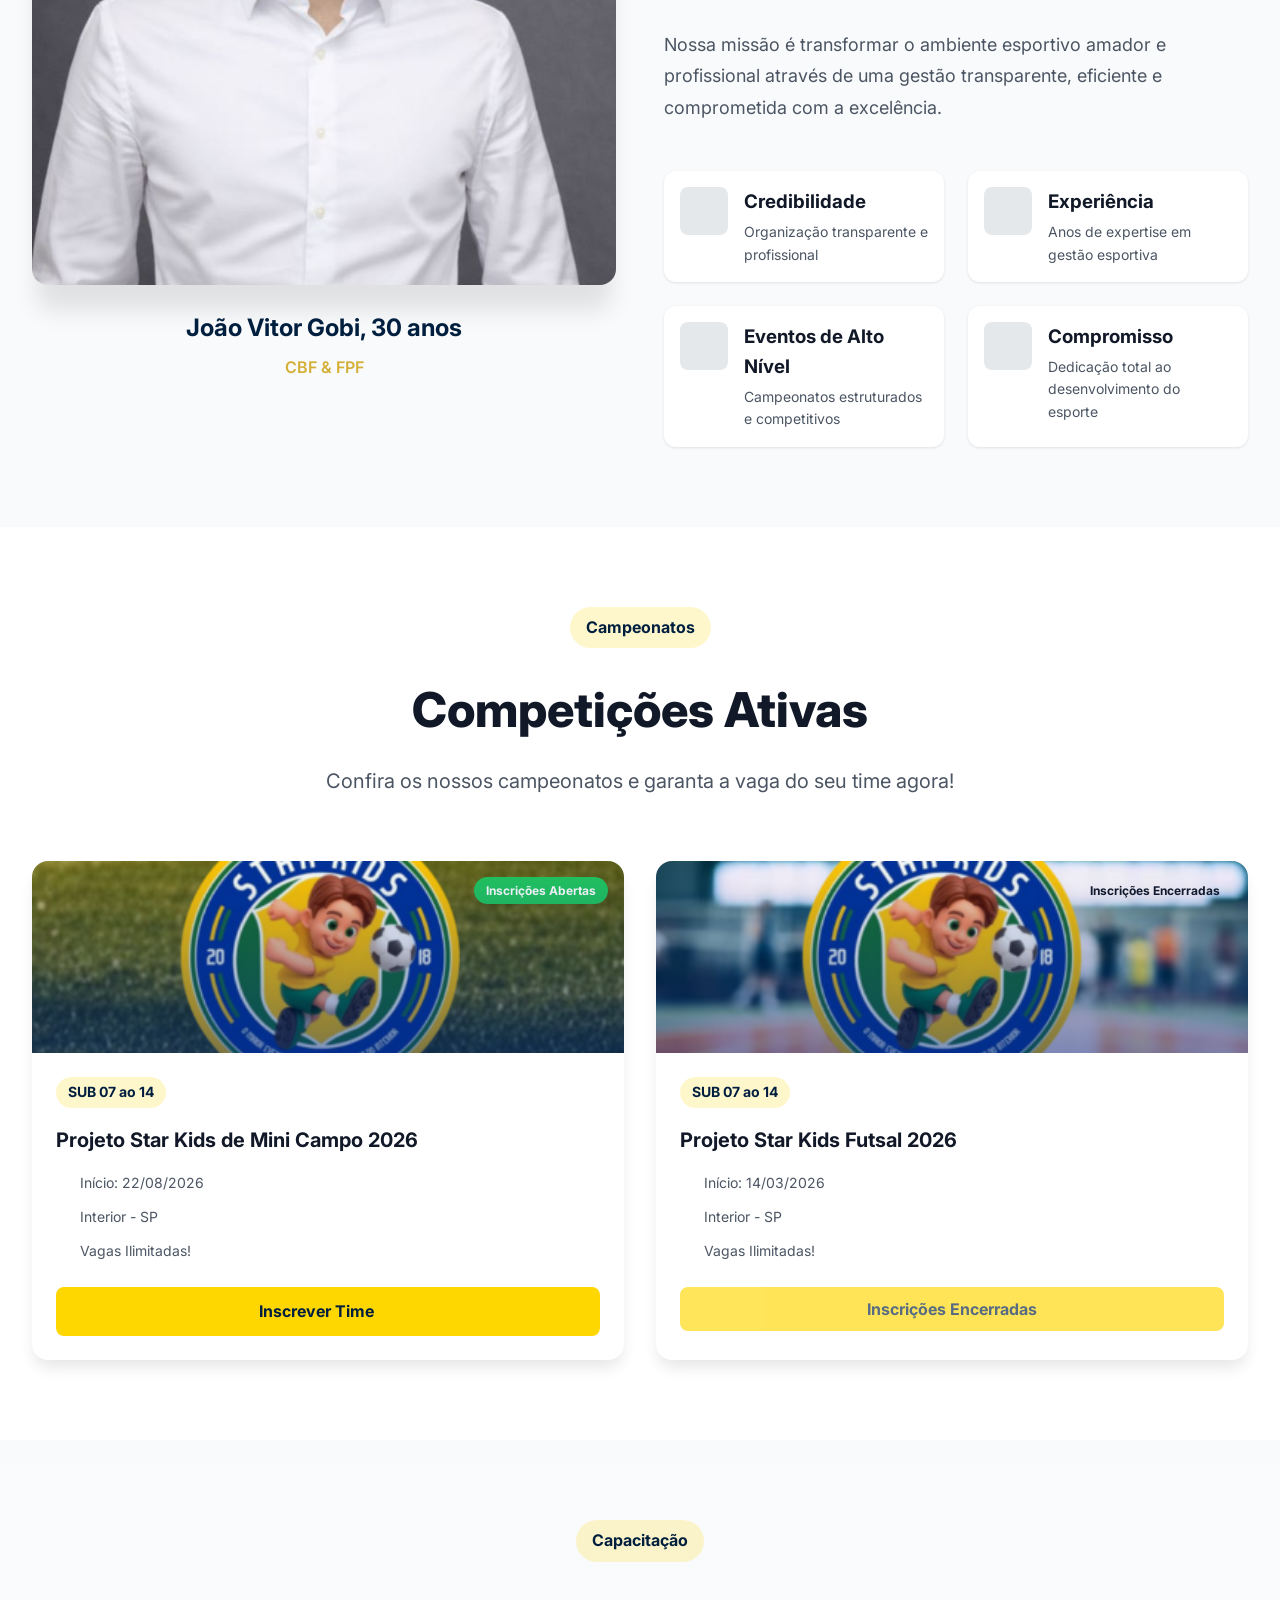
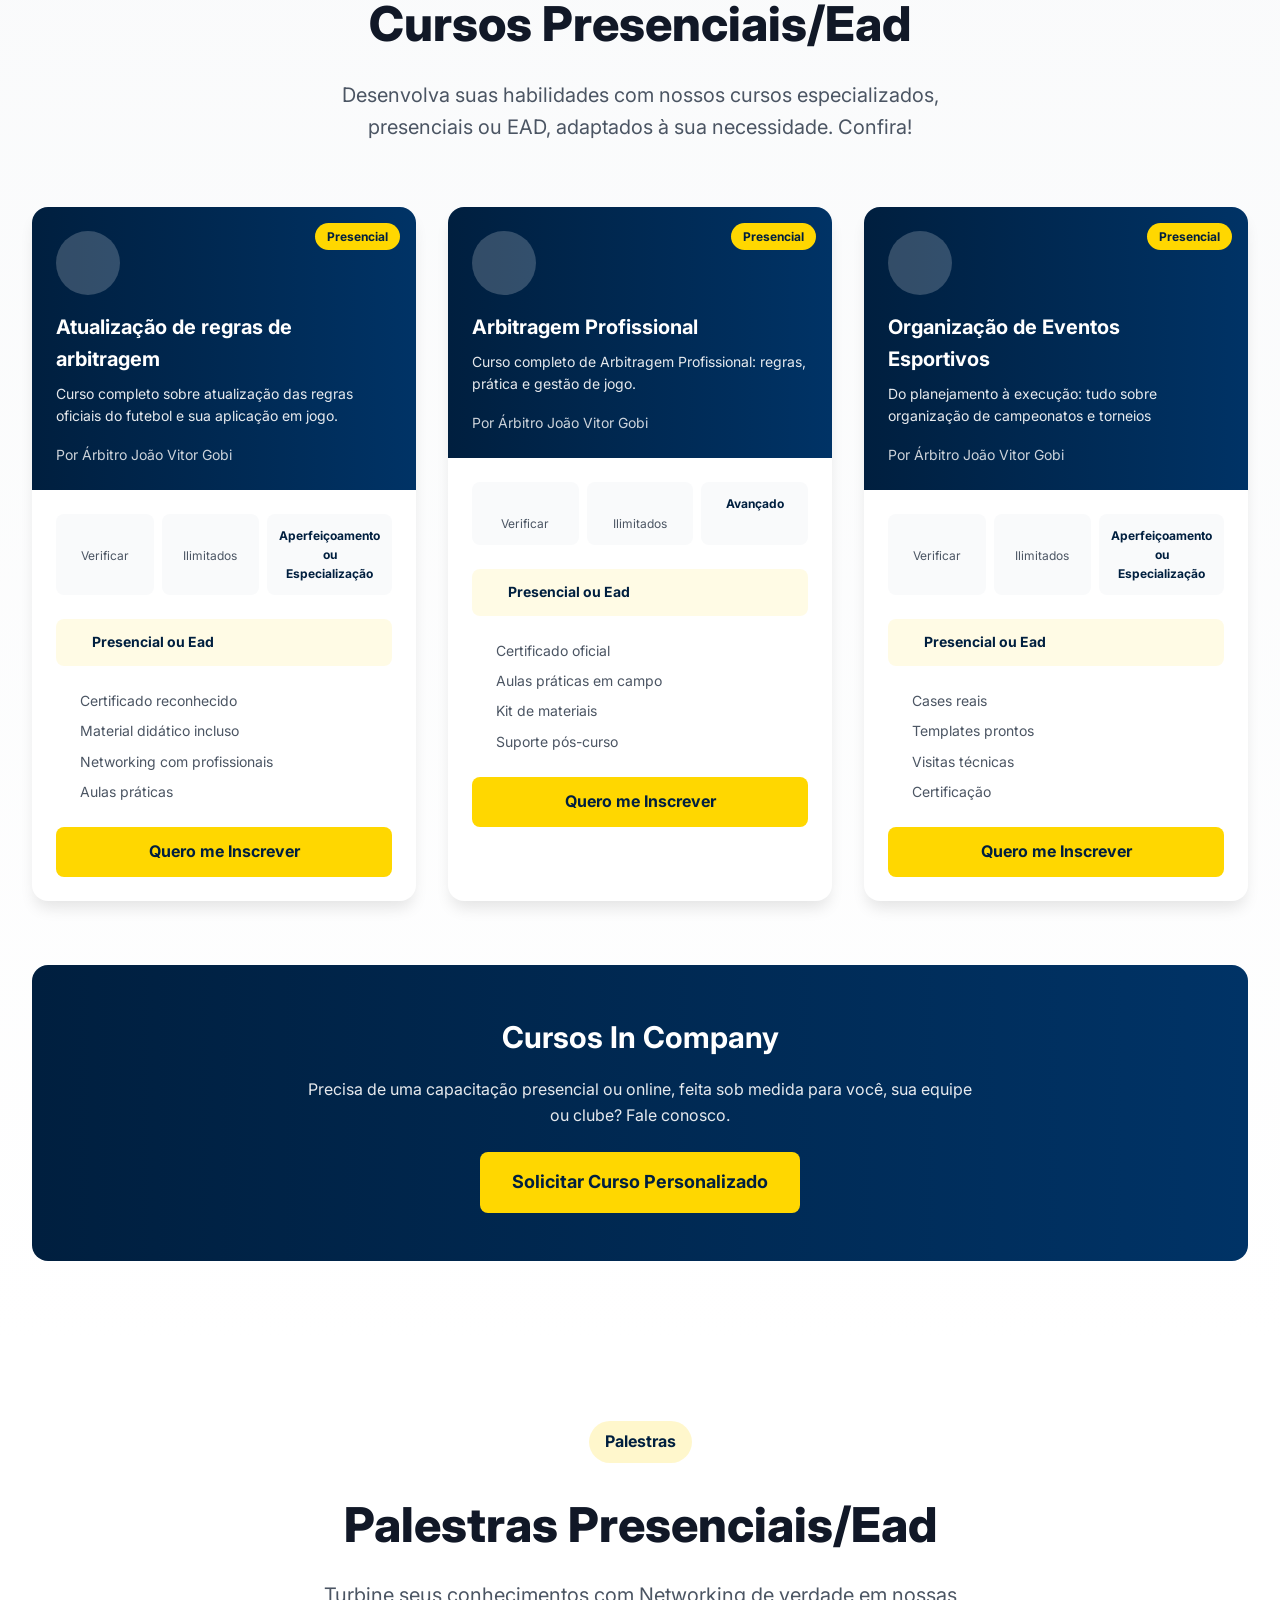
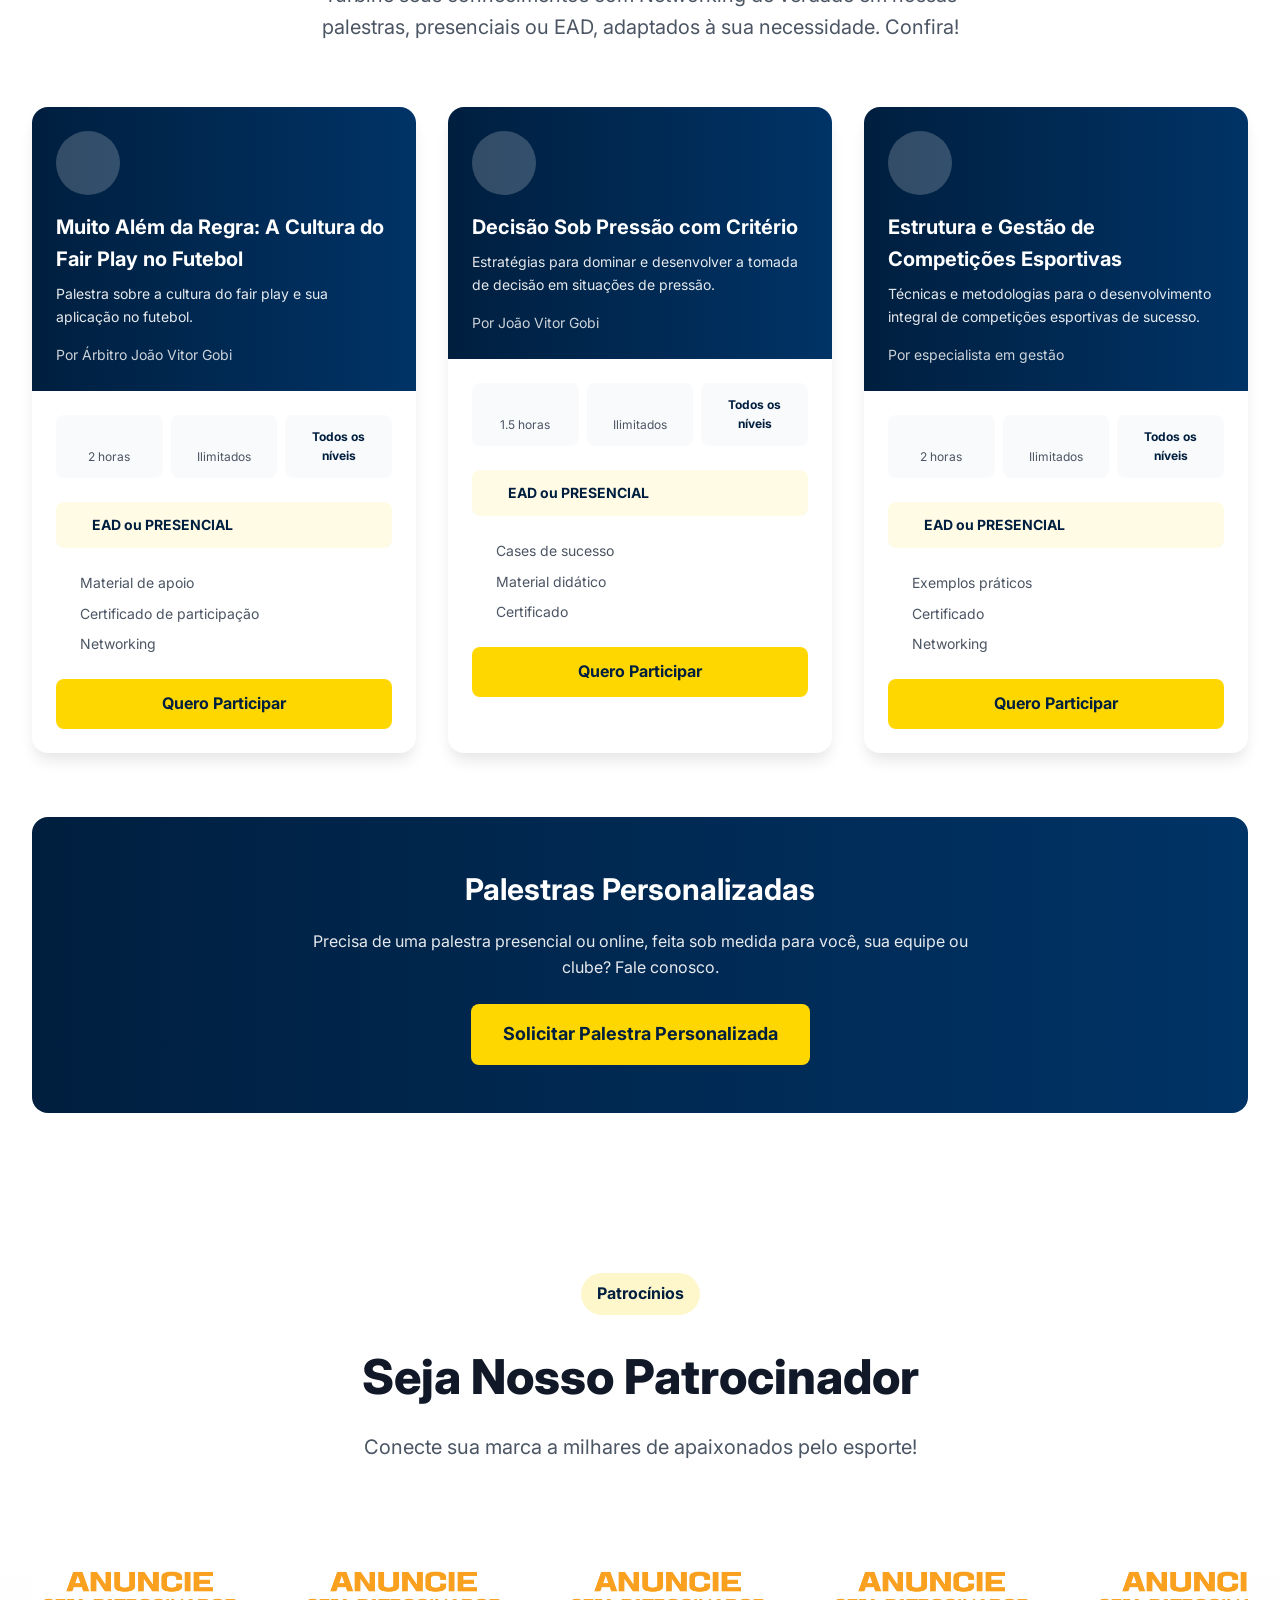
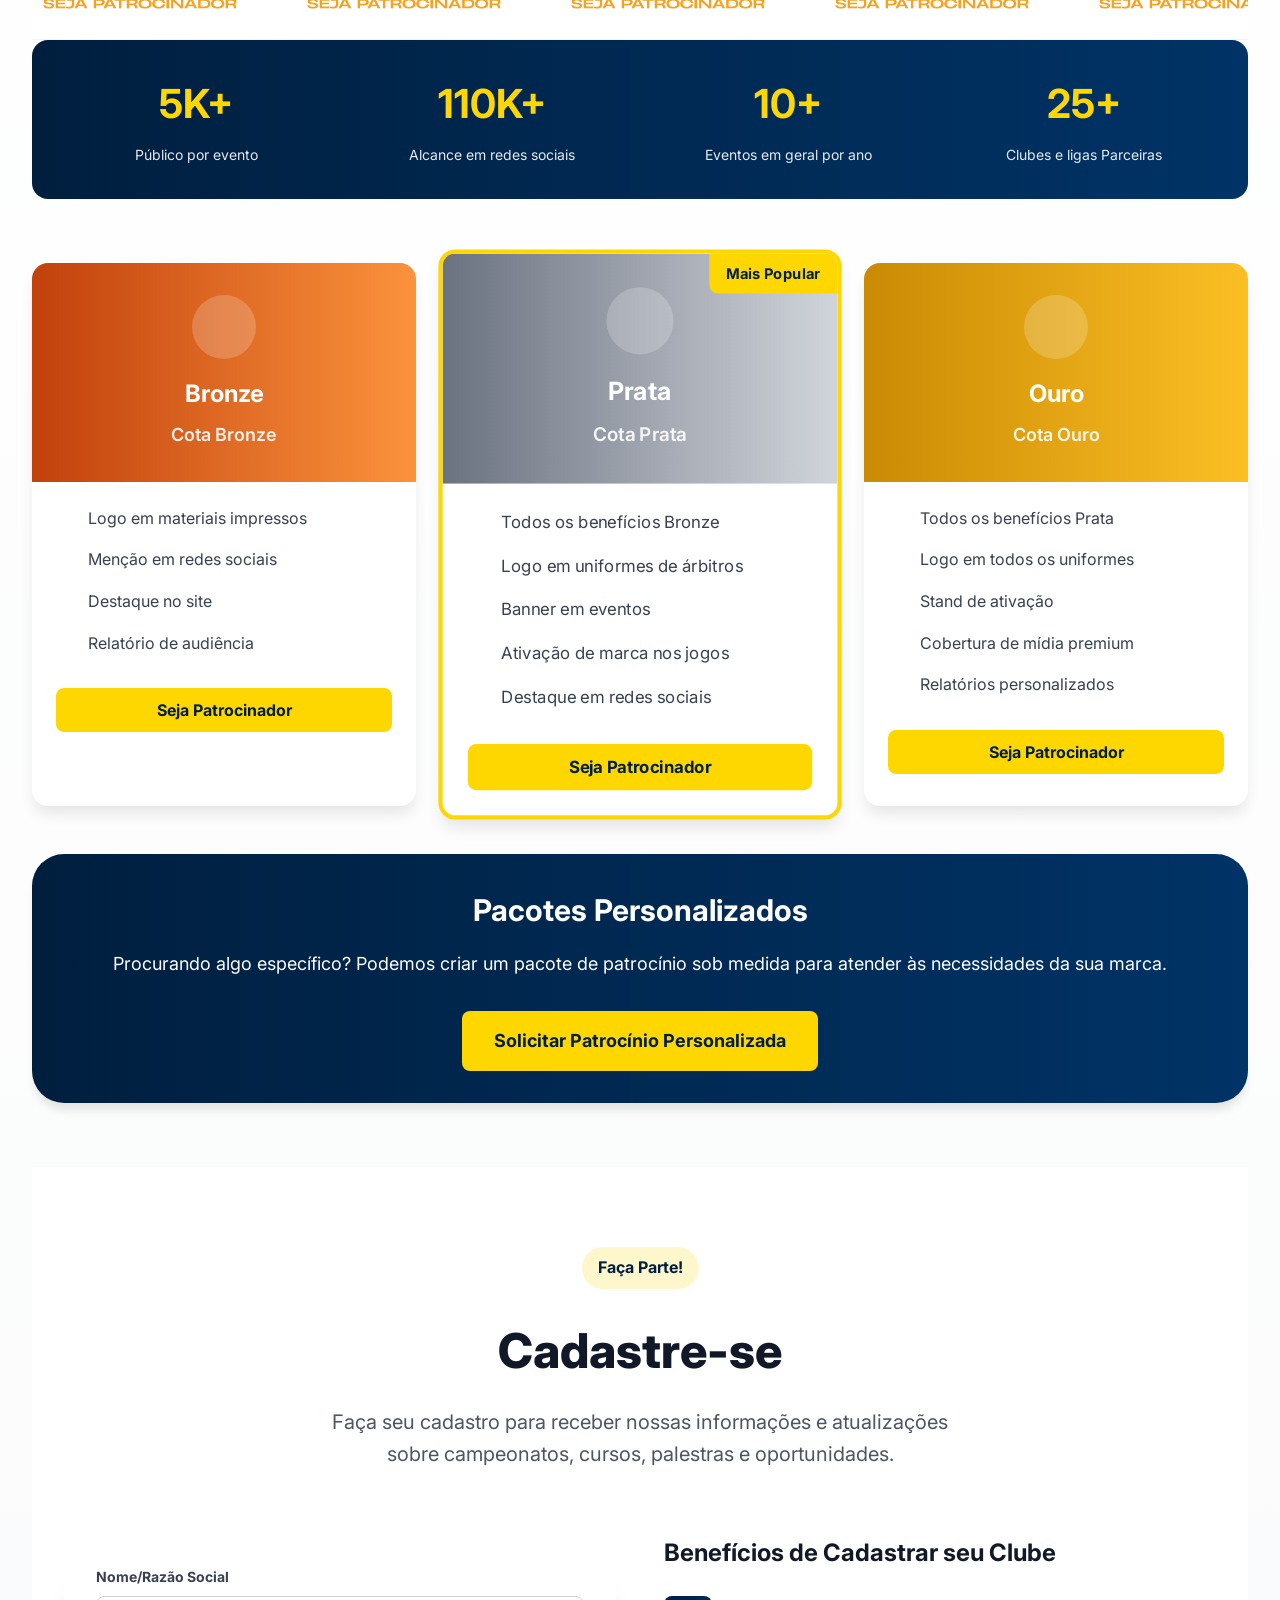
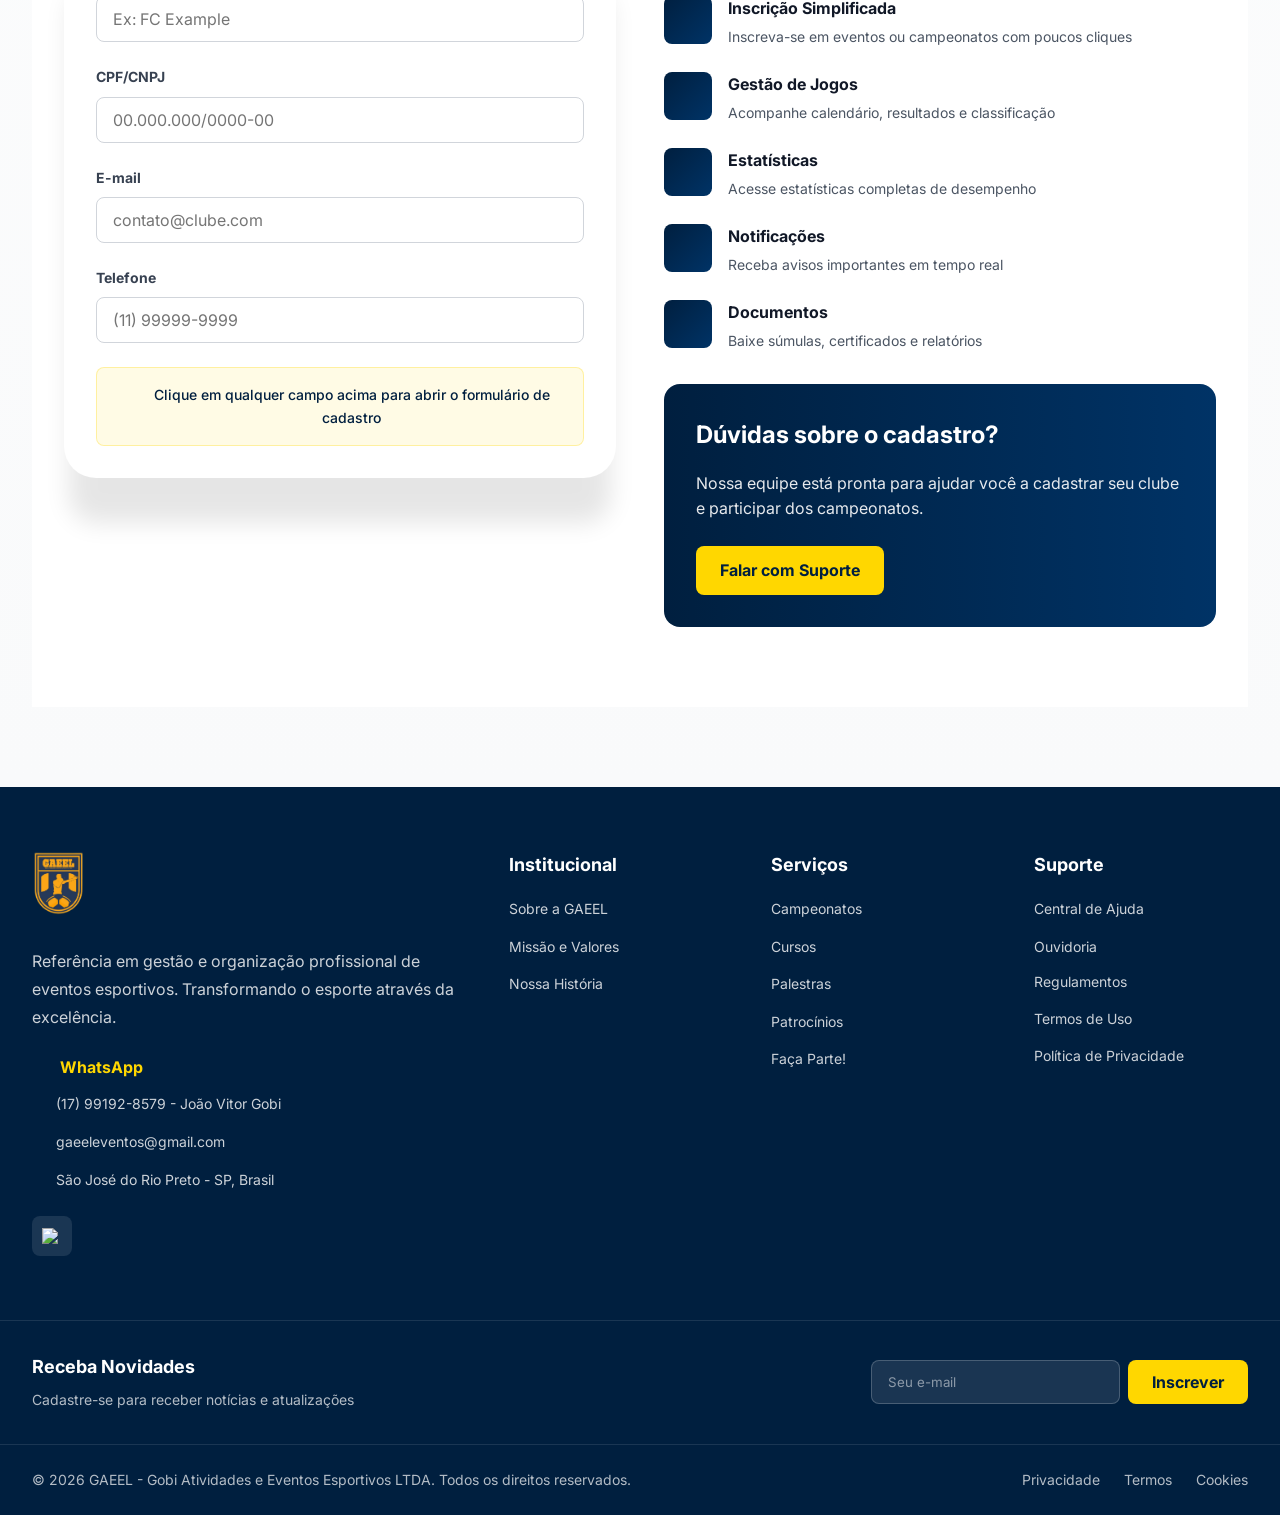
==== commit 3d4cf21a: "atualizações nos cards e botão de inscrever para receber novidades" ====
--- a/gaeel.html
+++ b/gaeel.html
@@ -181,7 +181,7 @@
                     <img src="imagens/ceo.png" 
                          alt="Futebol" class="rounded-image" loading="lazy" decoding="async">
                     <div class="ceo-info">
-                        <h3 class="ceo-name">João Vitor Gobi, 33 anos</h3>
+                        <h3 class="ceo-name">João Vitor Gobi, 30 anos</h3>
                         <p class="ceo-credentials">CBF & FPF</p>
                     </div>
                 </div>
--- a/gaeel.css
+++ b/gaeel.css
@@ -215,7 +215,9 @@
     color: var(--yellow) !important;
     cursor: pointer;
     transition: background 0.3s, color 0.3s;
-}
+    right: -100%;
+}
+
 
 .mobile-menu-btn i,
 .mobile-menu-btn svg {
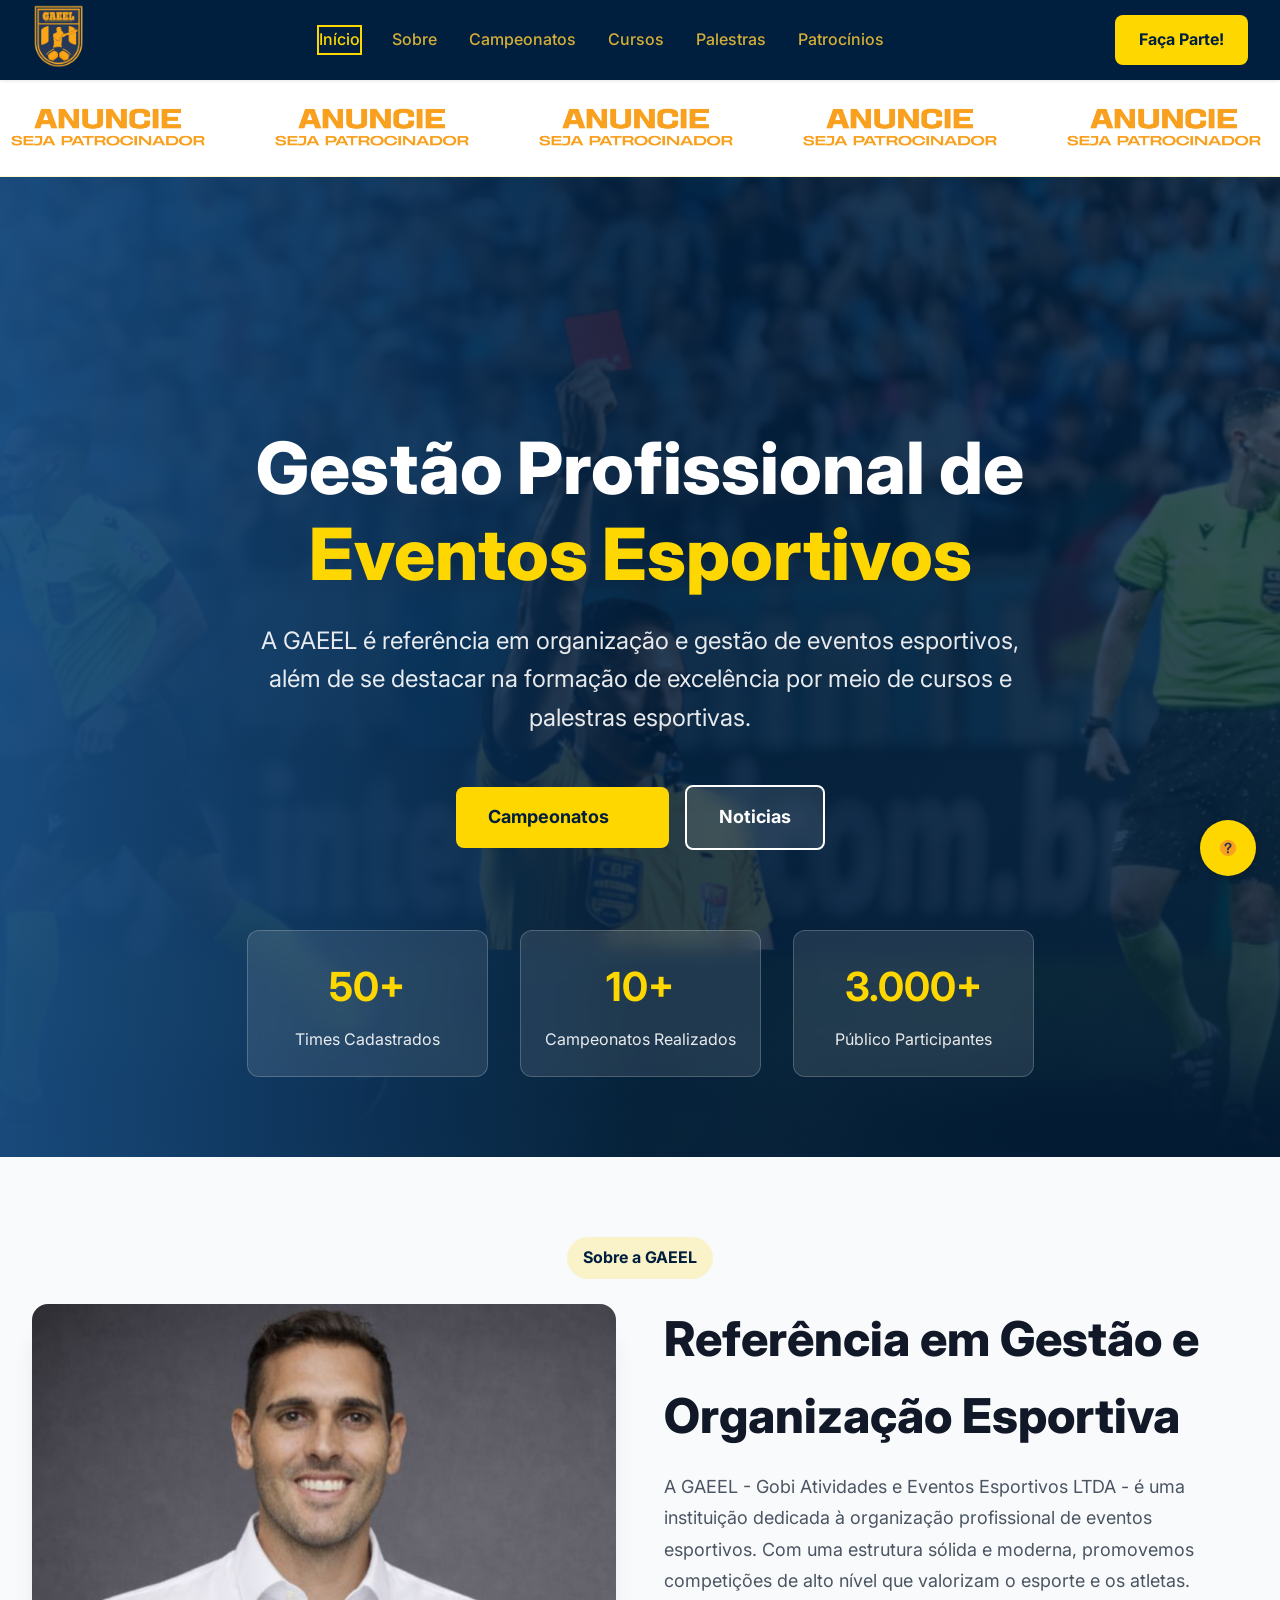
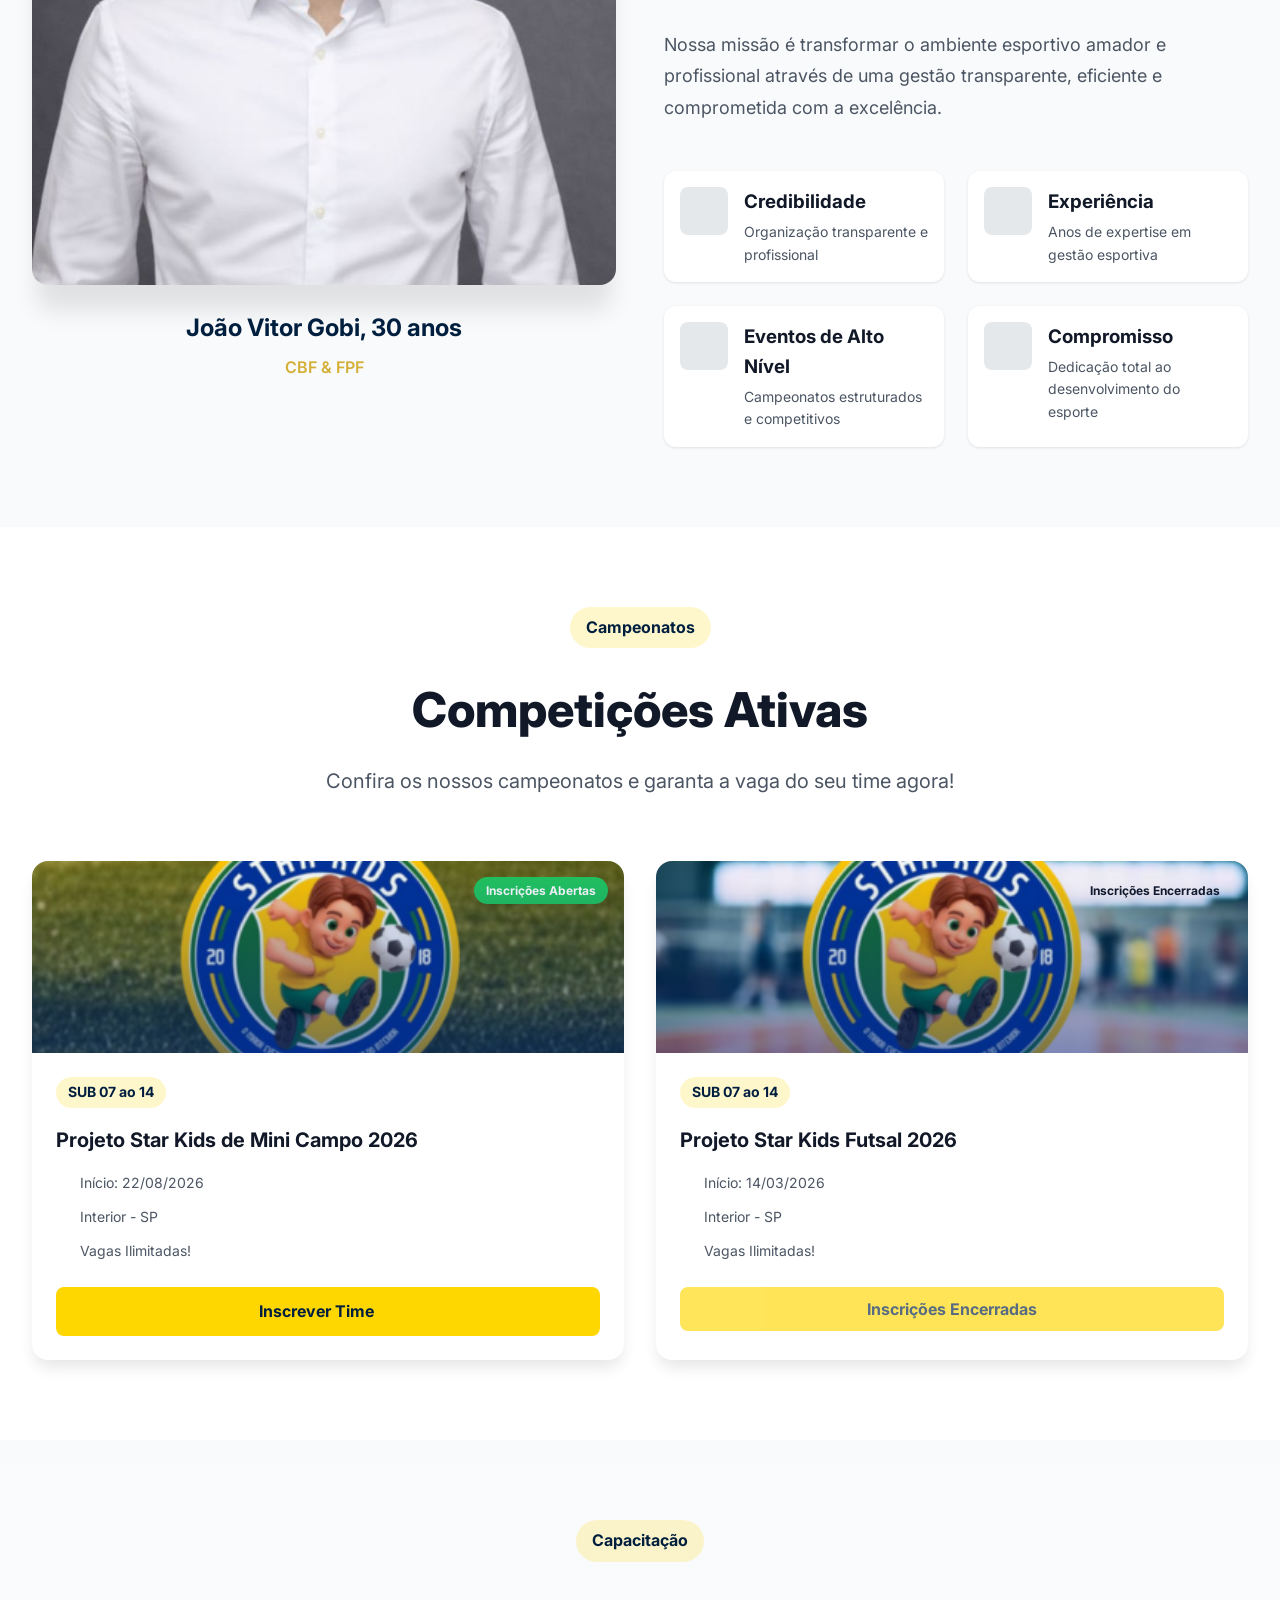
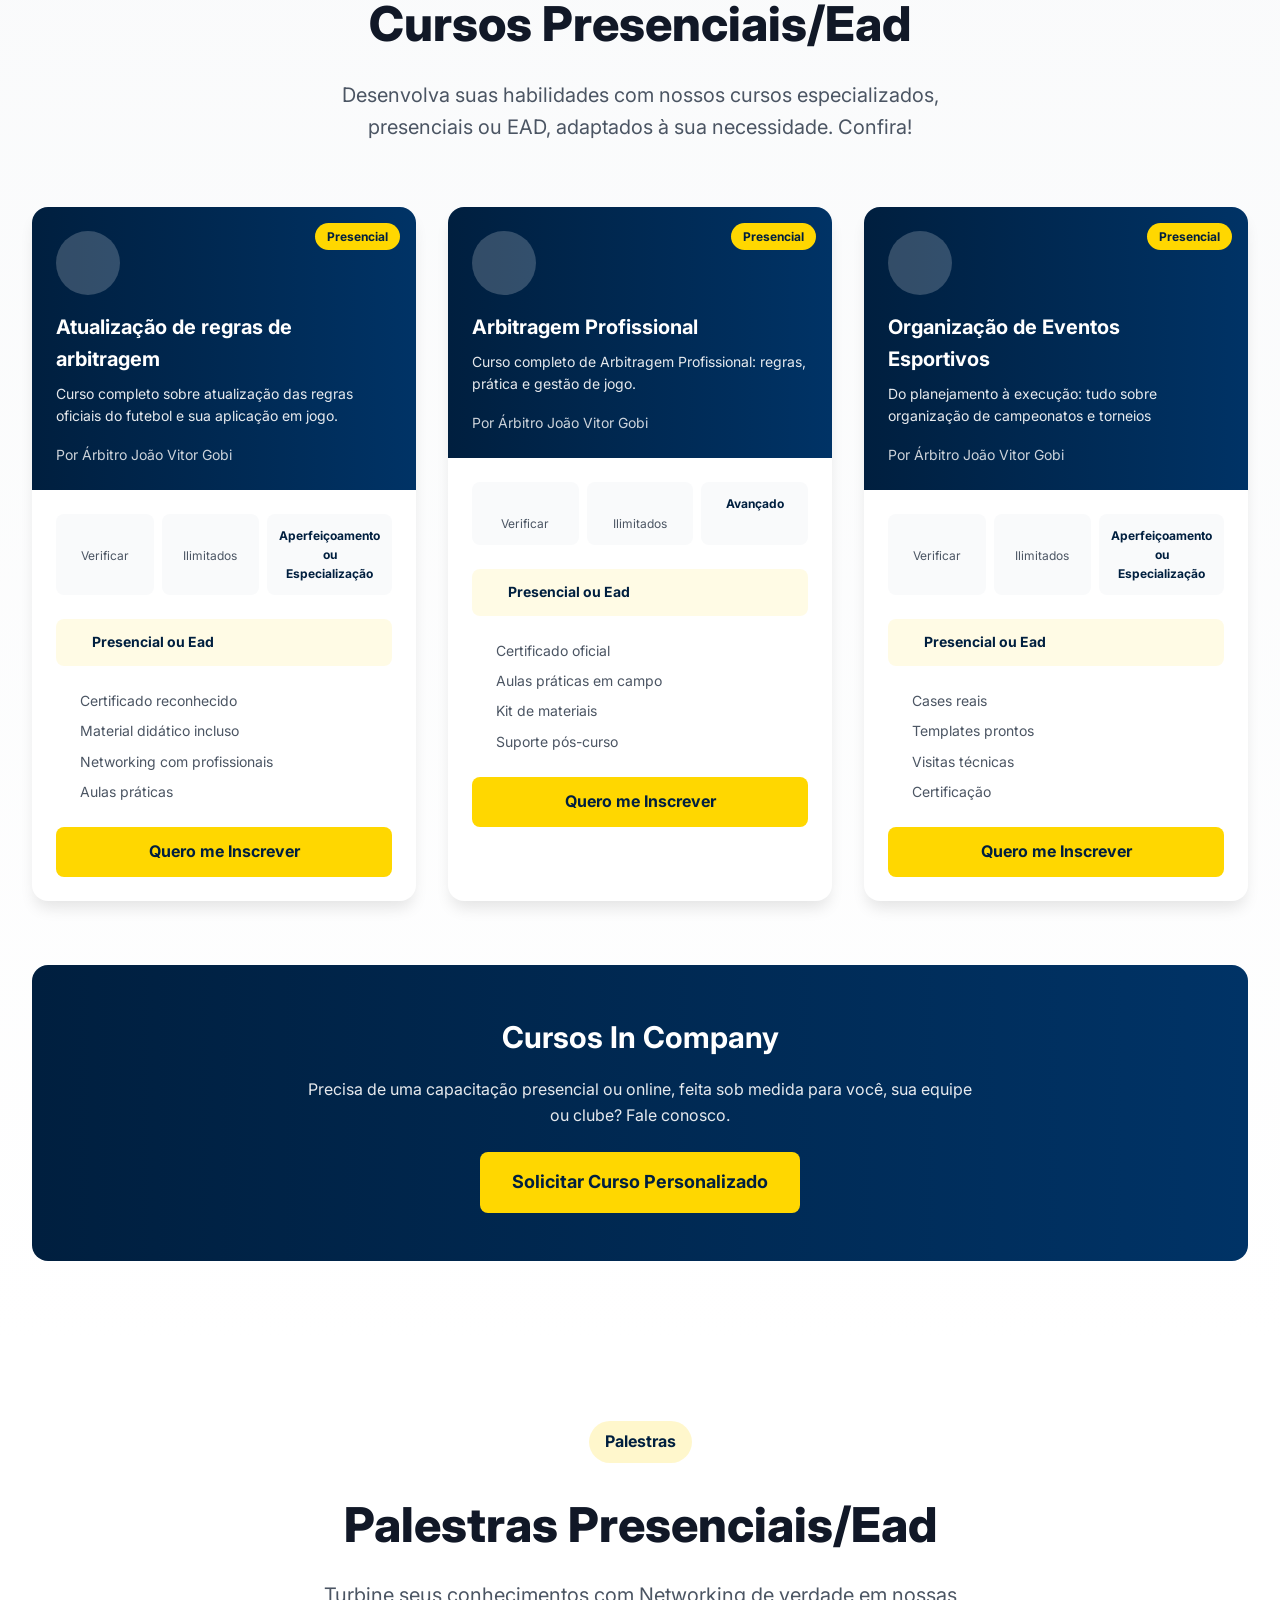
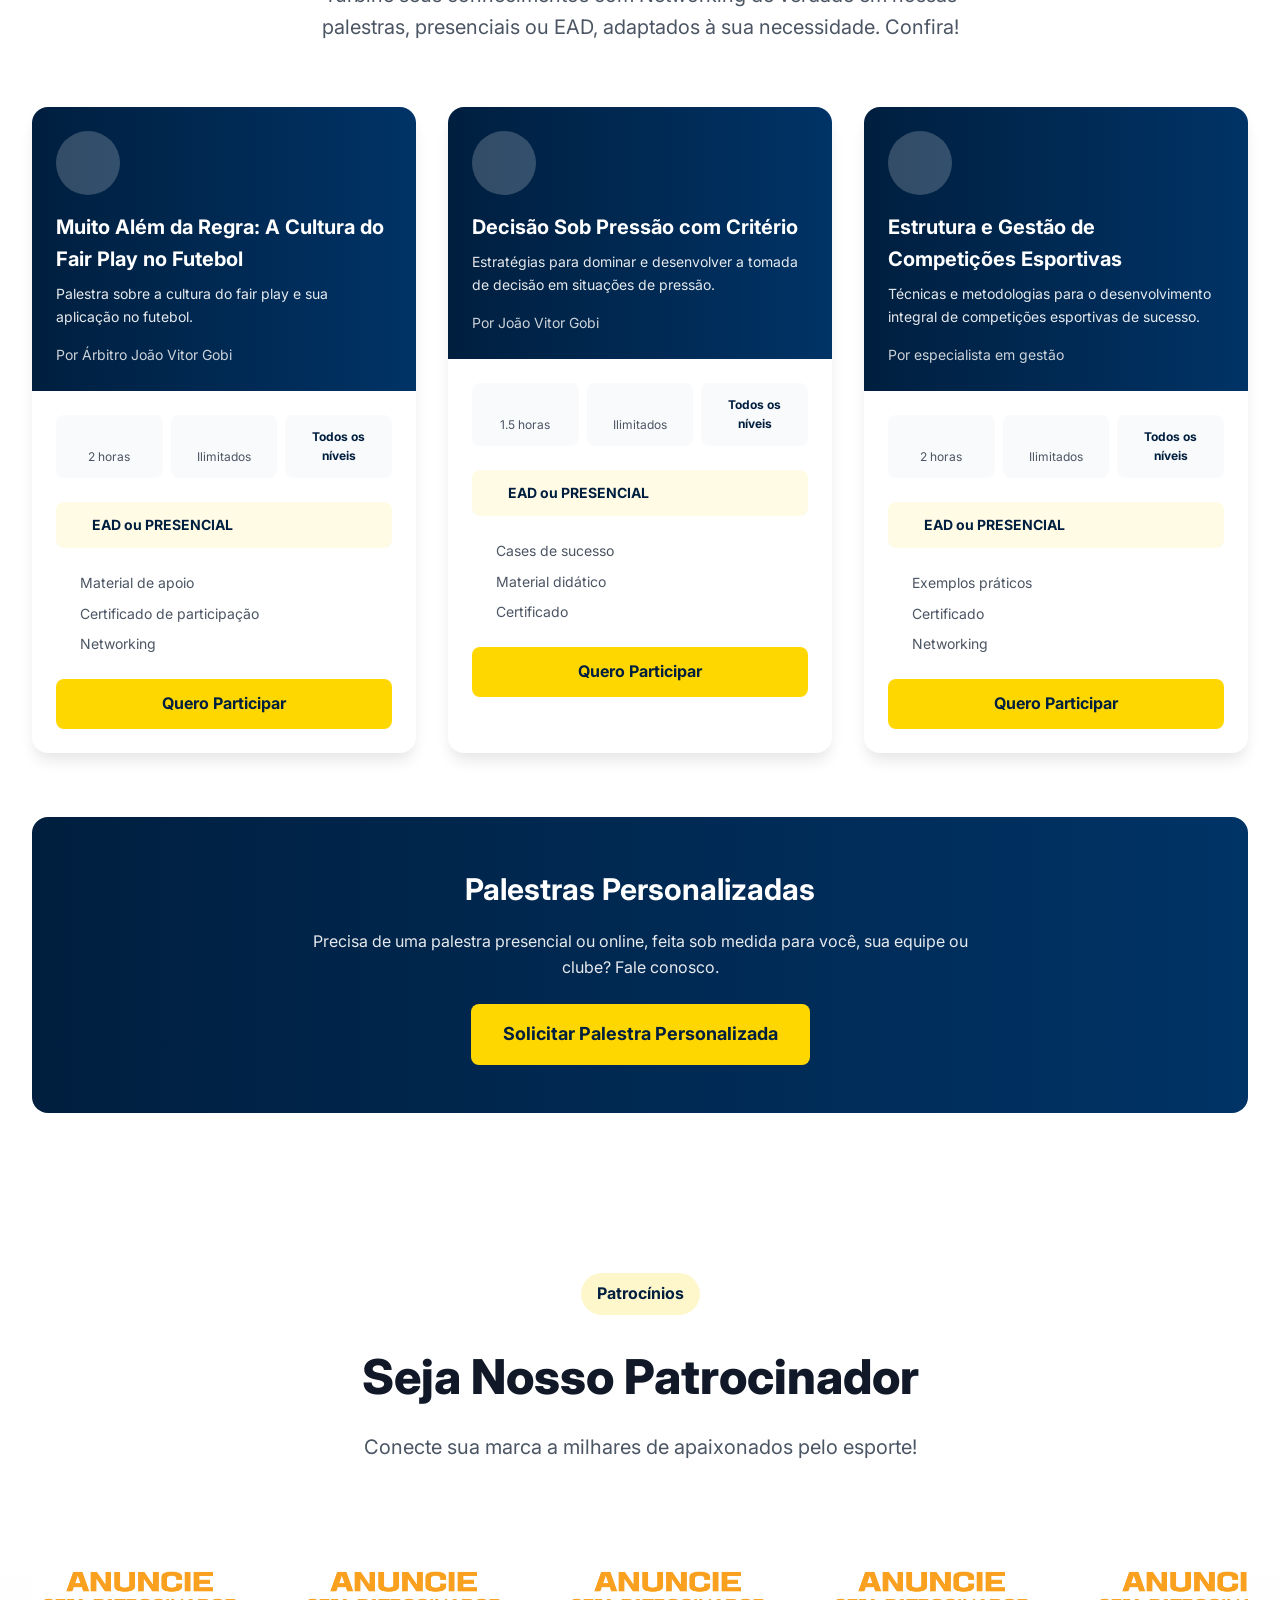
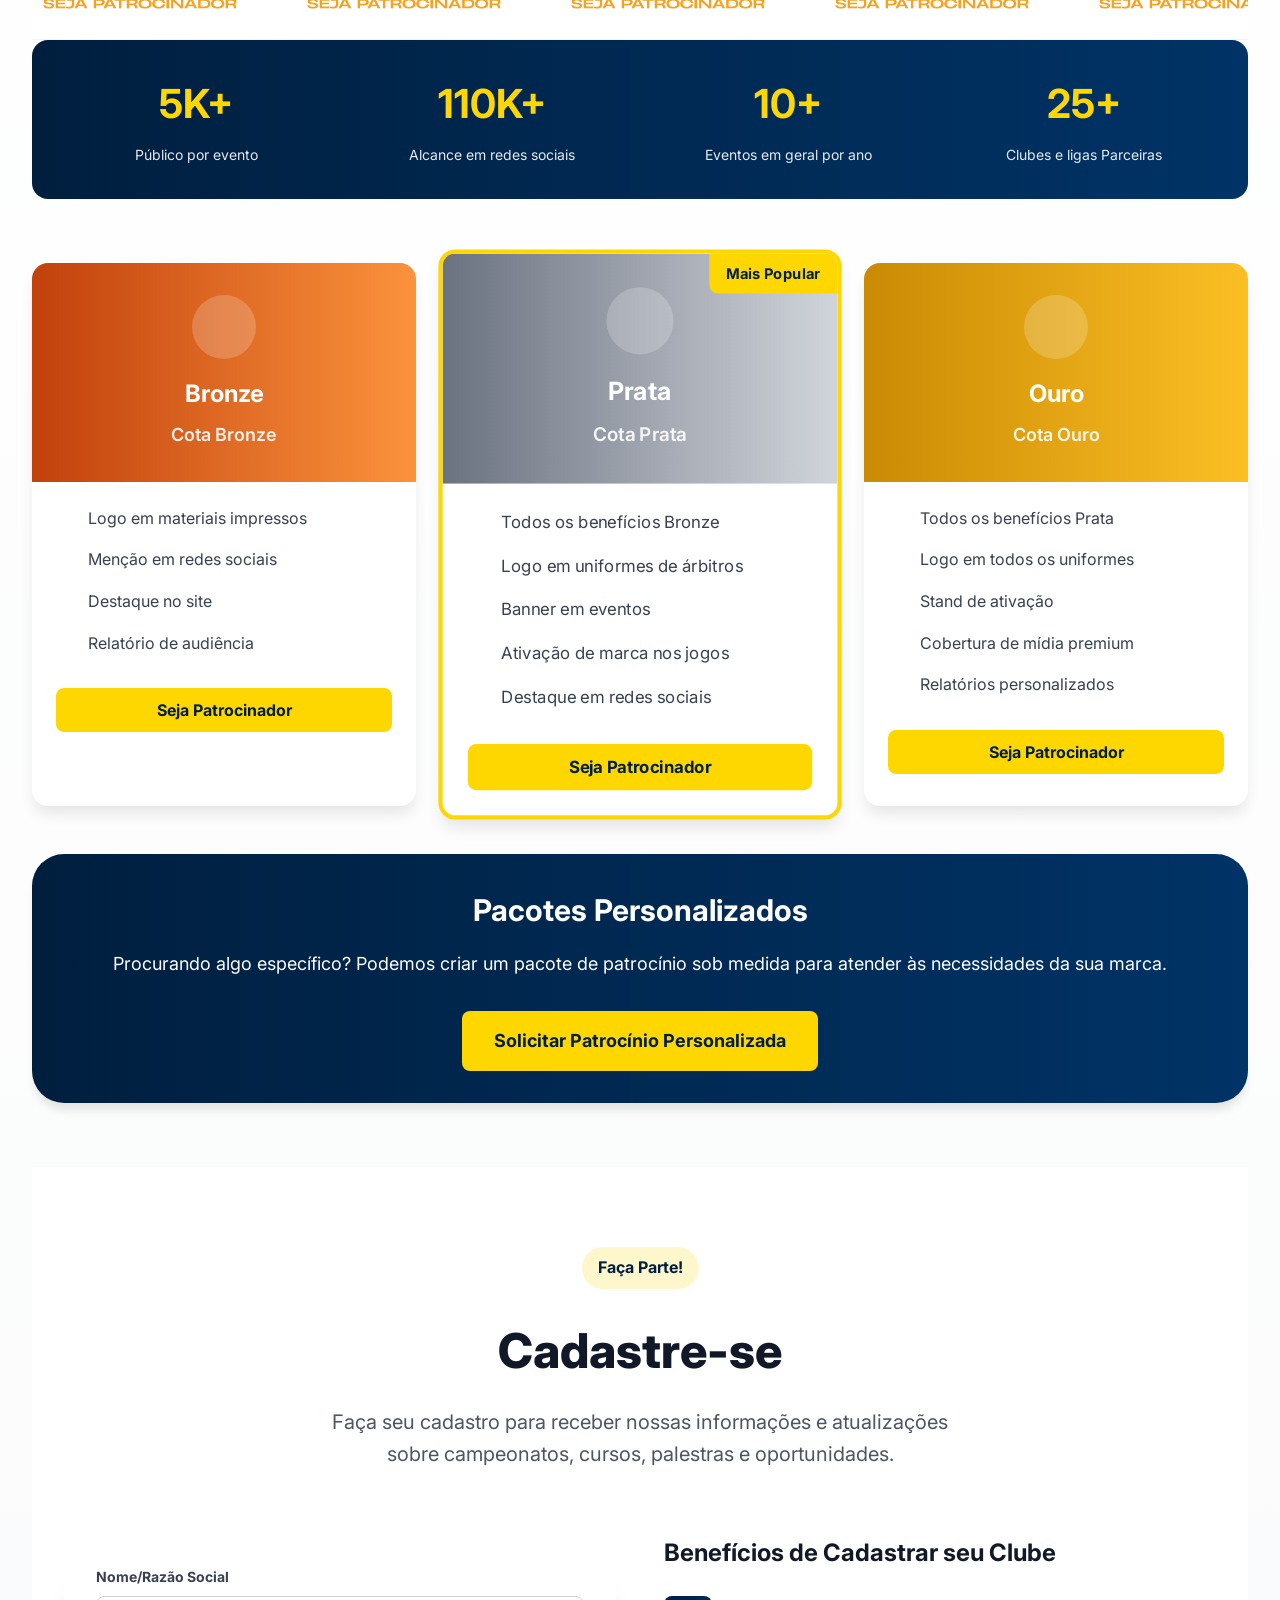
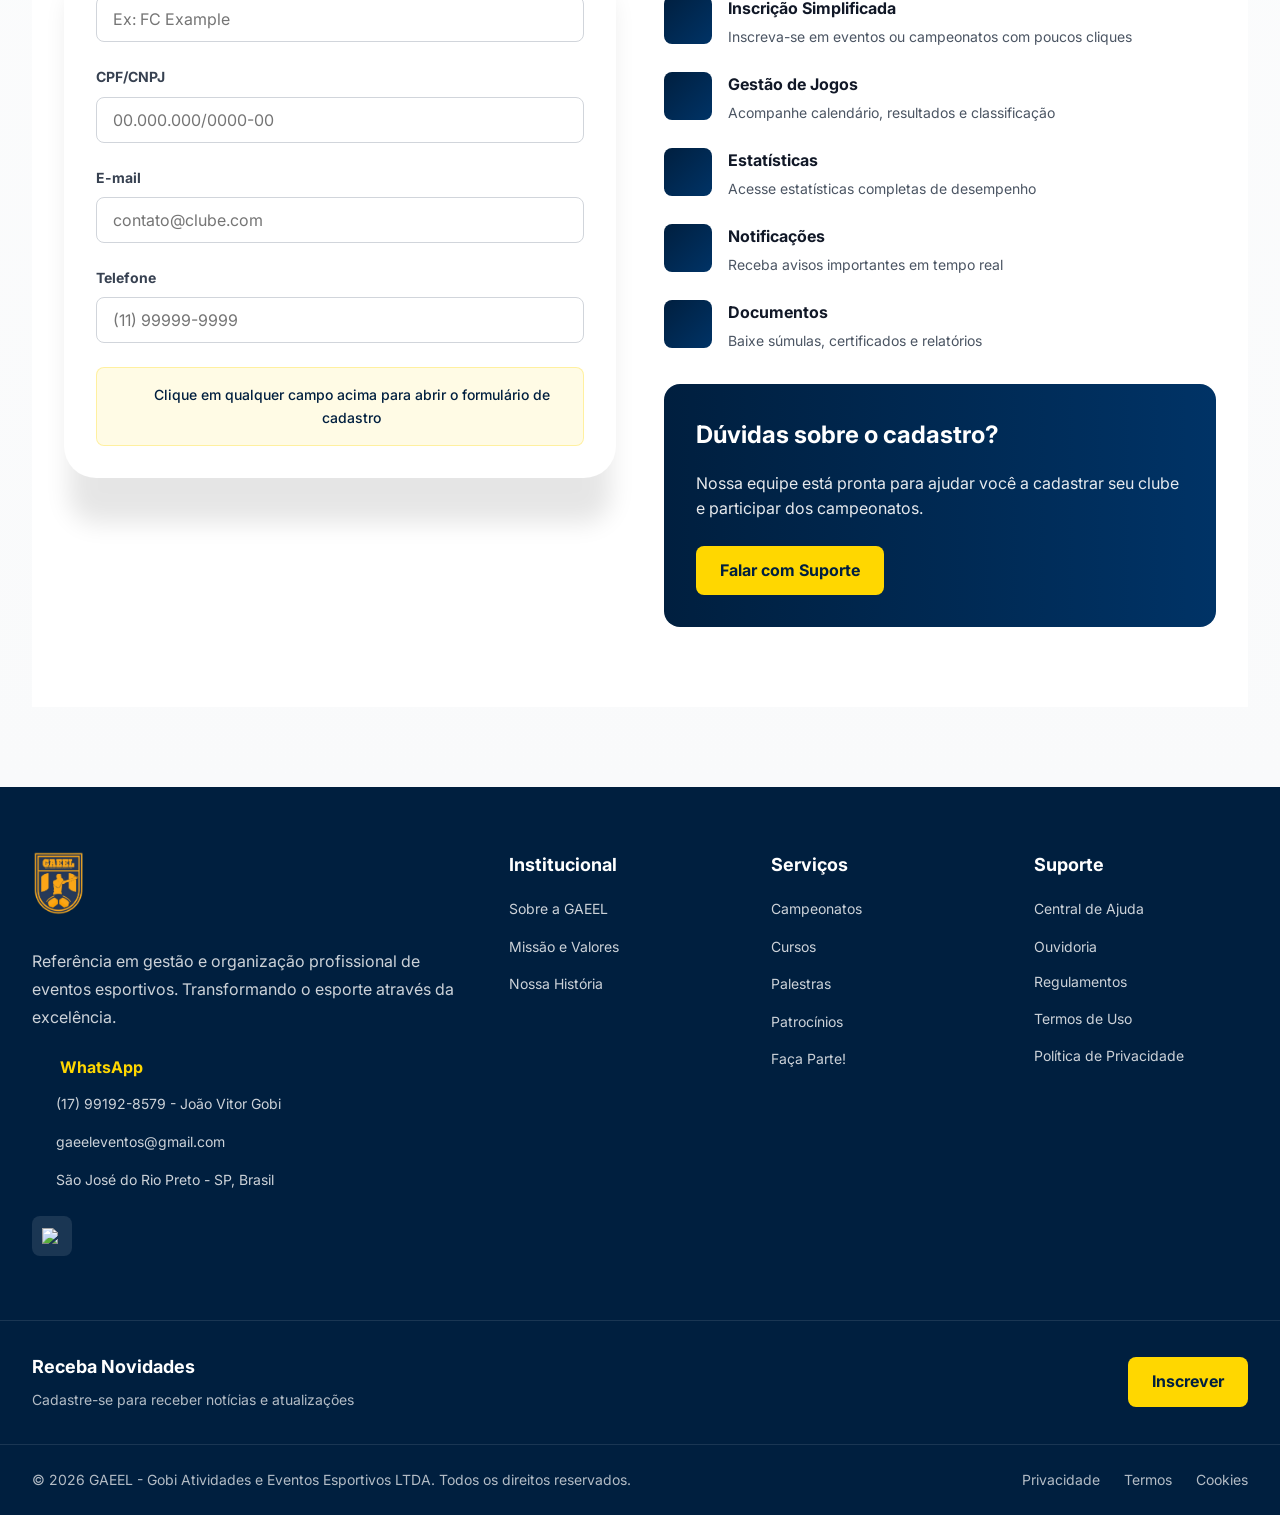
==== commit 6620a9cb: "add logo nos tipos de disputas" ====
--- a/gaeel.html
+++ b/gaeel.html
@@ -1317,8 +1317,13 @@
                         <p class="newsletter-text">Cadastre-se para receber notícias e atualizações</p>
                     </div>
                     <form class="newsletter-form">
-                        <input type="email" placeholder="Seu e-mail" class="newsletter-input">
-                        <button type="submit" class="btn btn-yellow">Inscrever</button>
+                <a 
+                    href="https://docs.google.com/forms/d/e/1FAIpQLSdCP-dus41P7_bXf03-mloQSeY49H-YLbNFBu9CSY4QX0Z5Fw/viewform?usp=publish-editor"
+                    target="_blank"
+                    class="btn btn-yellow"
+                >
+                    Inscrever
+                </a>
                     </form>
                 </div>
             </div>
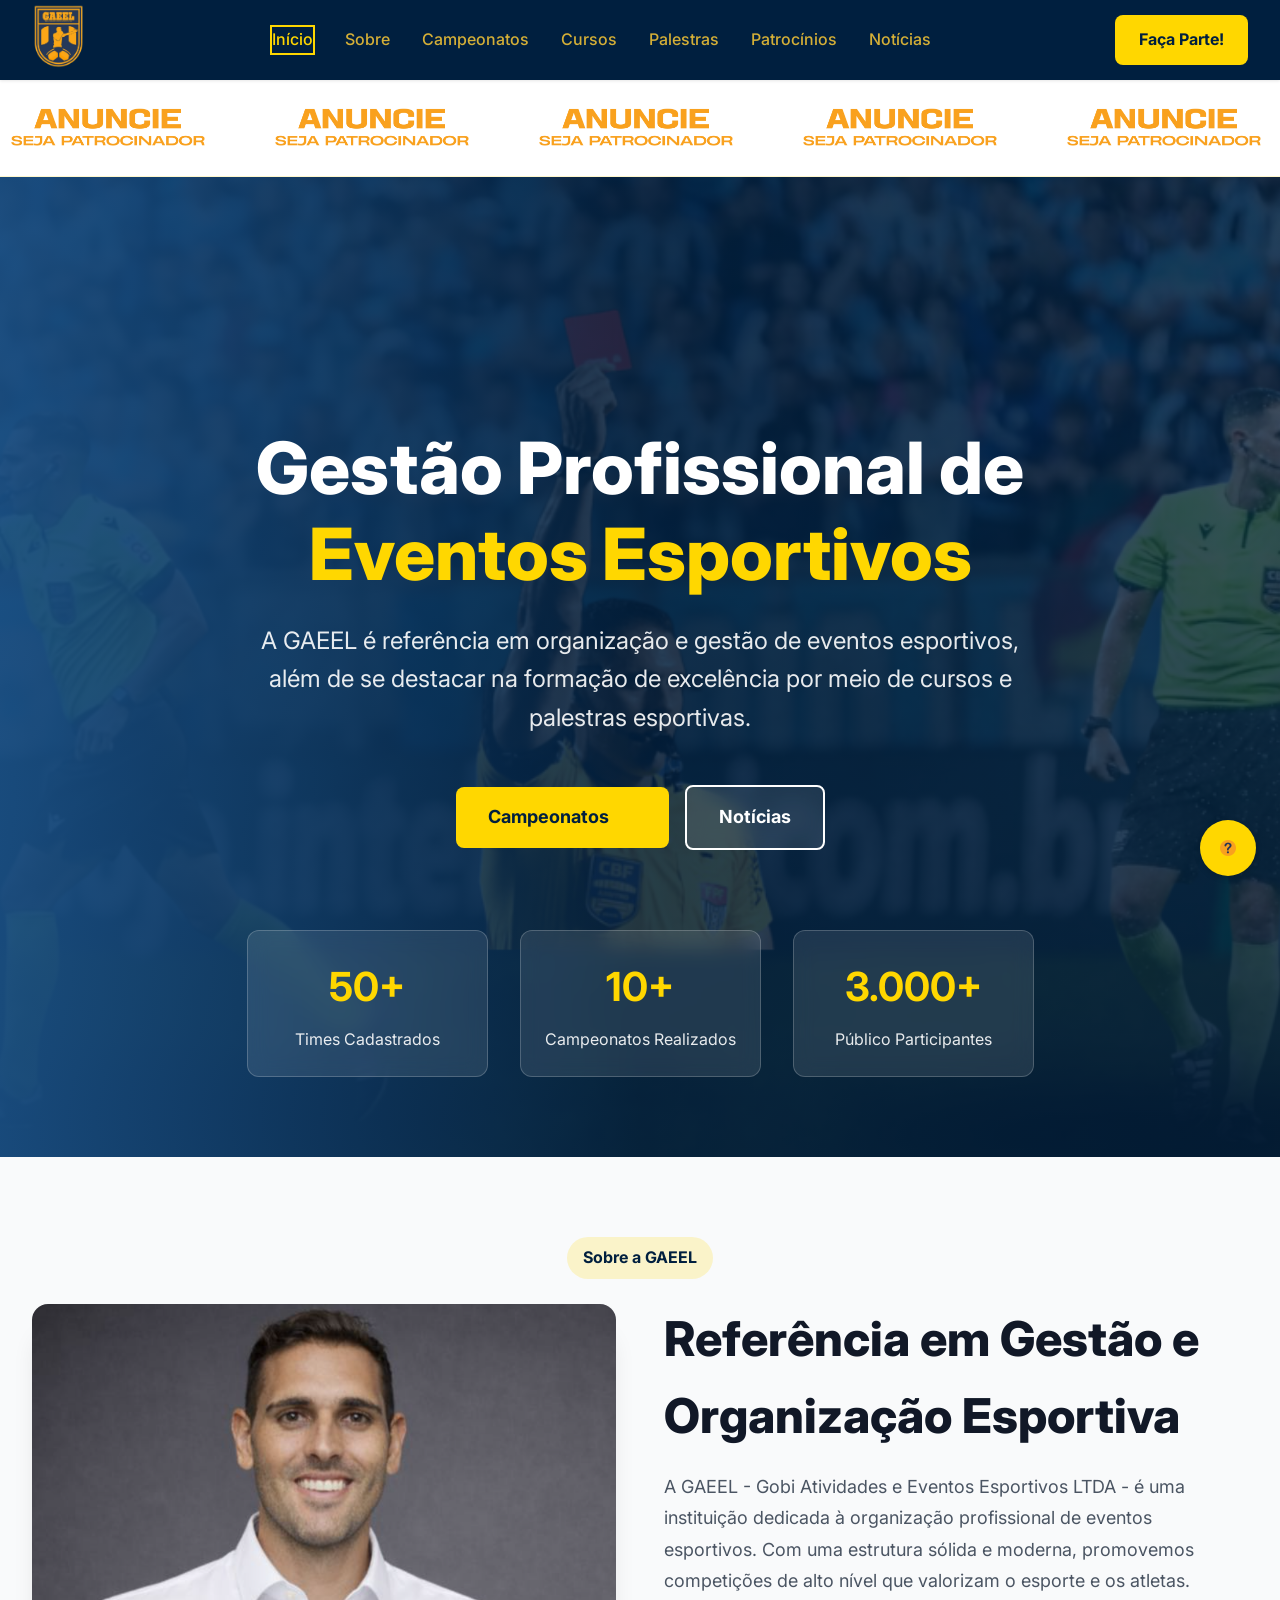
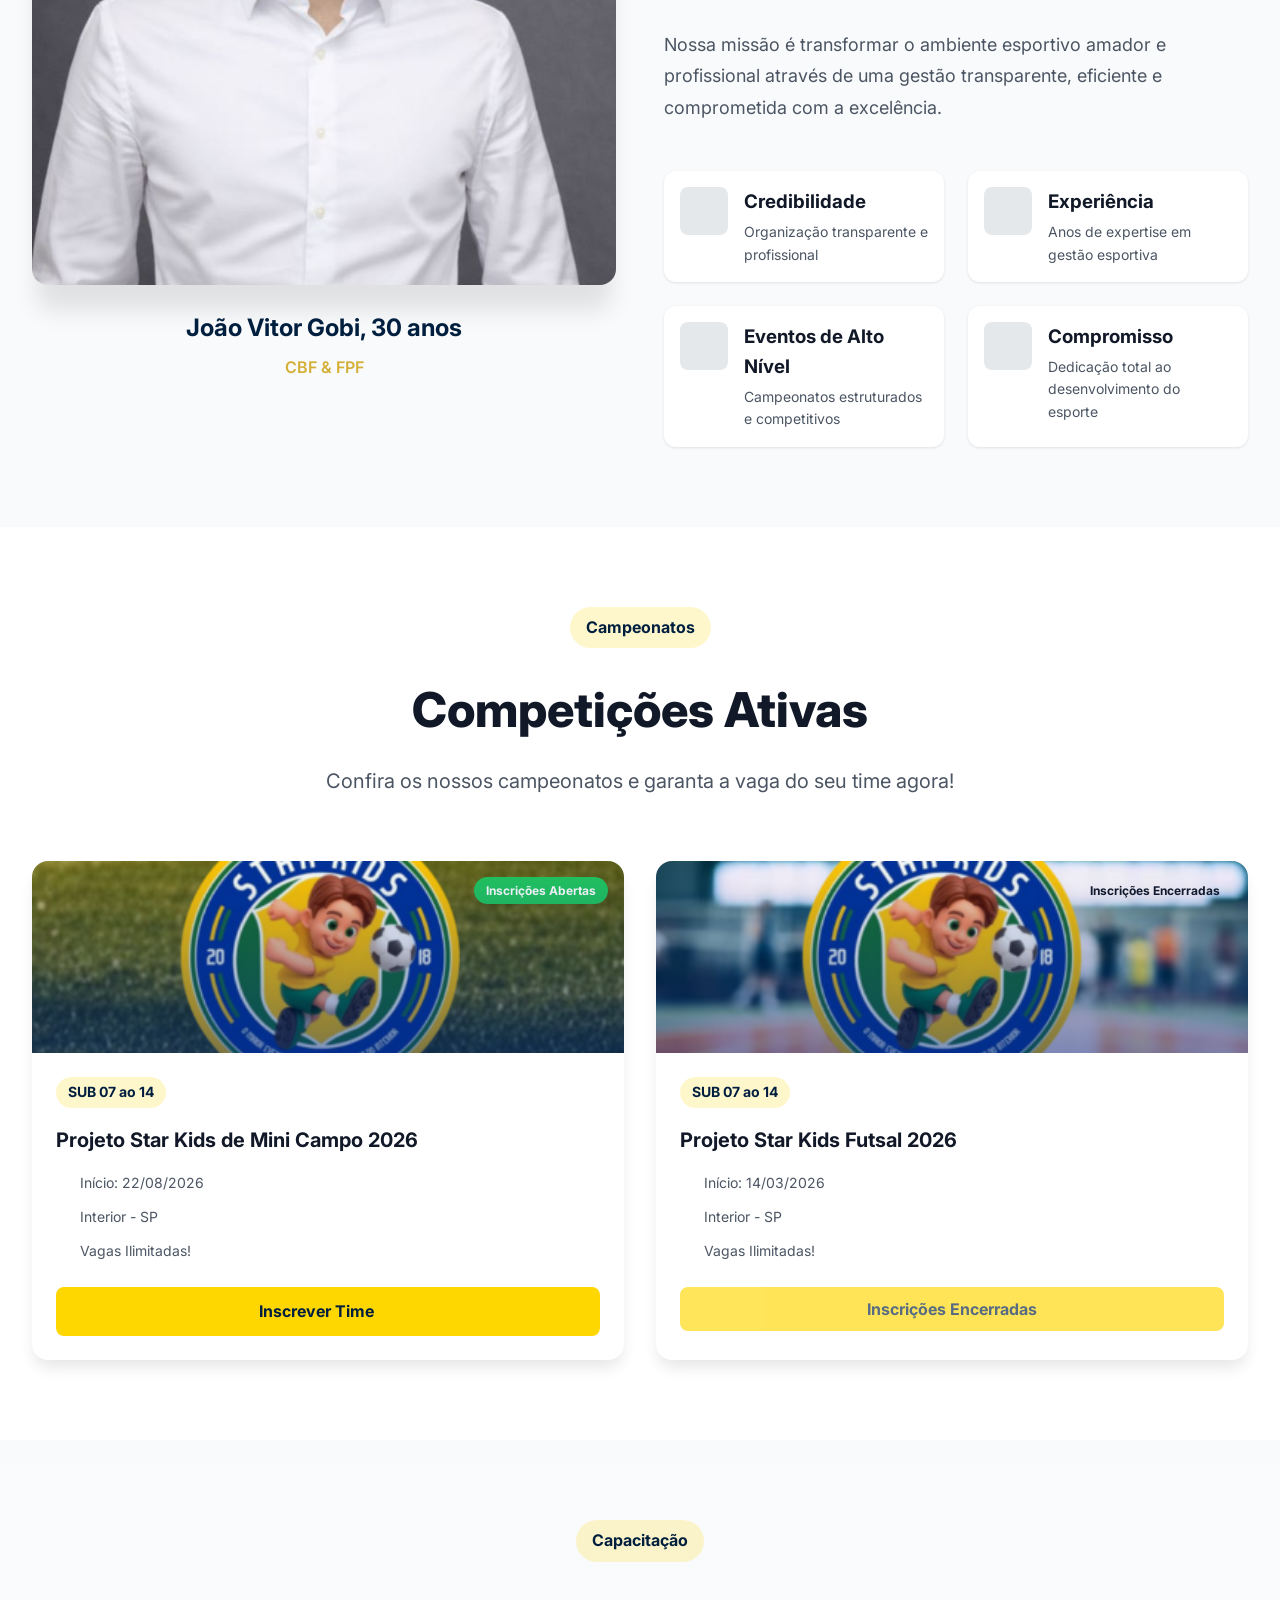
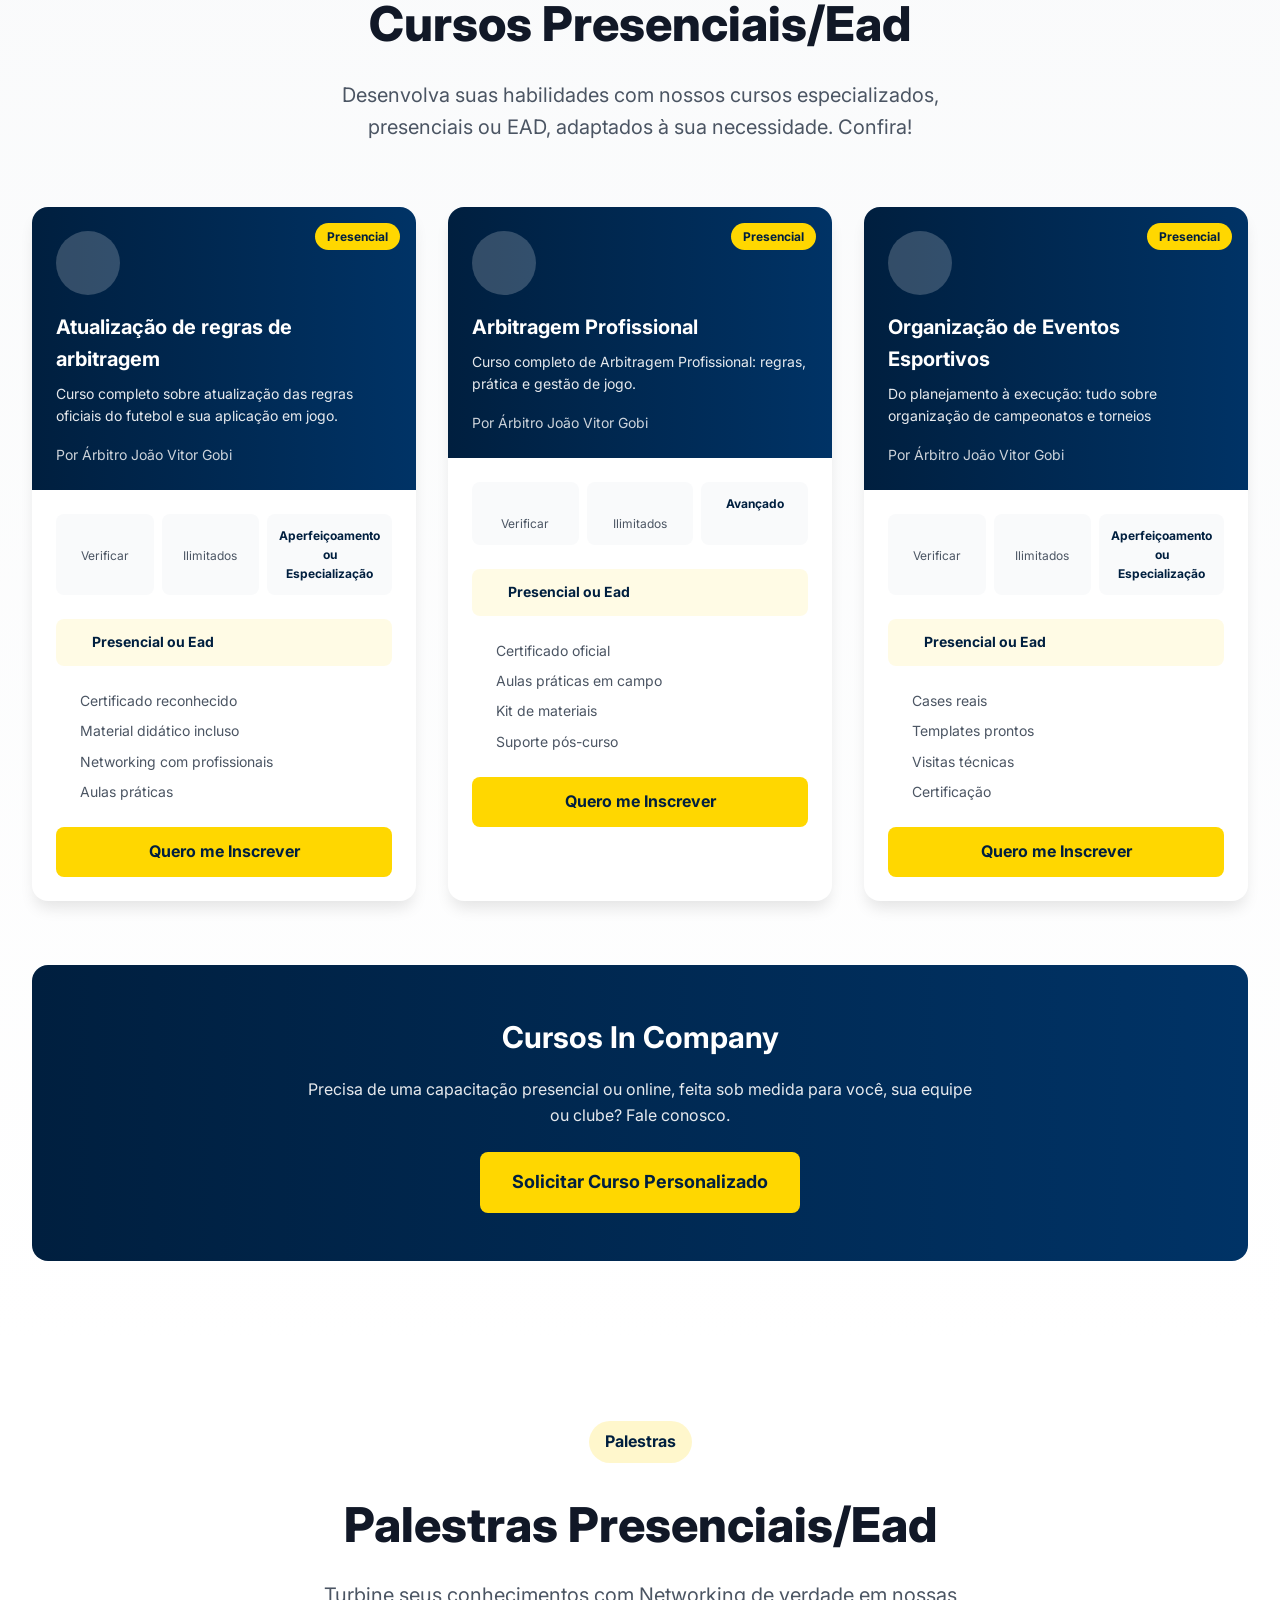
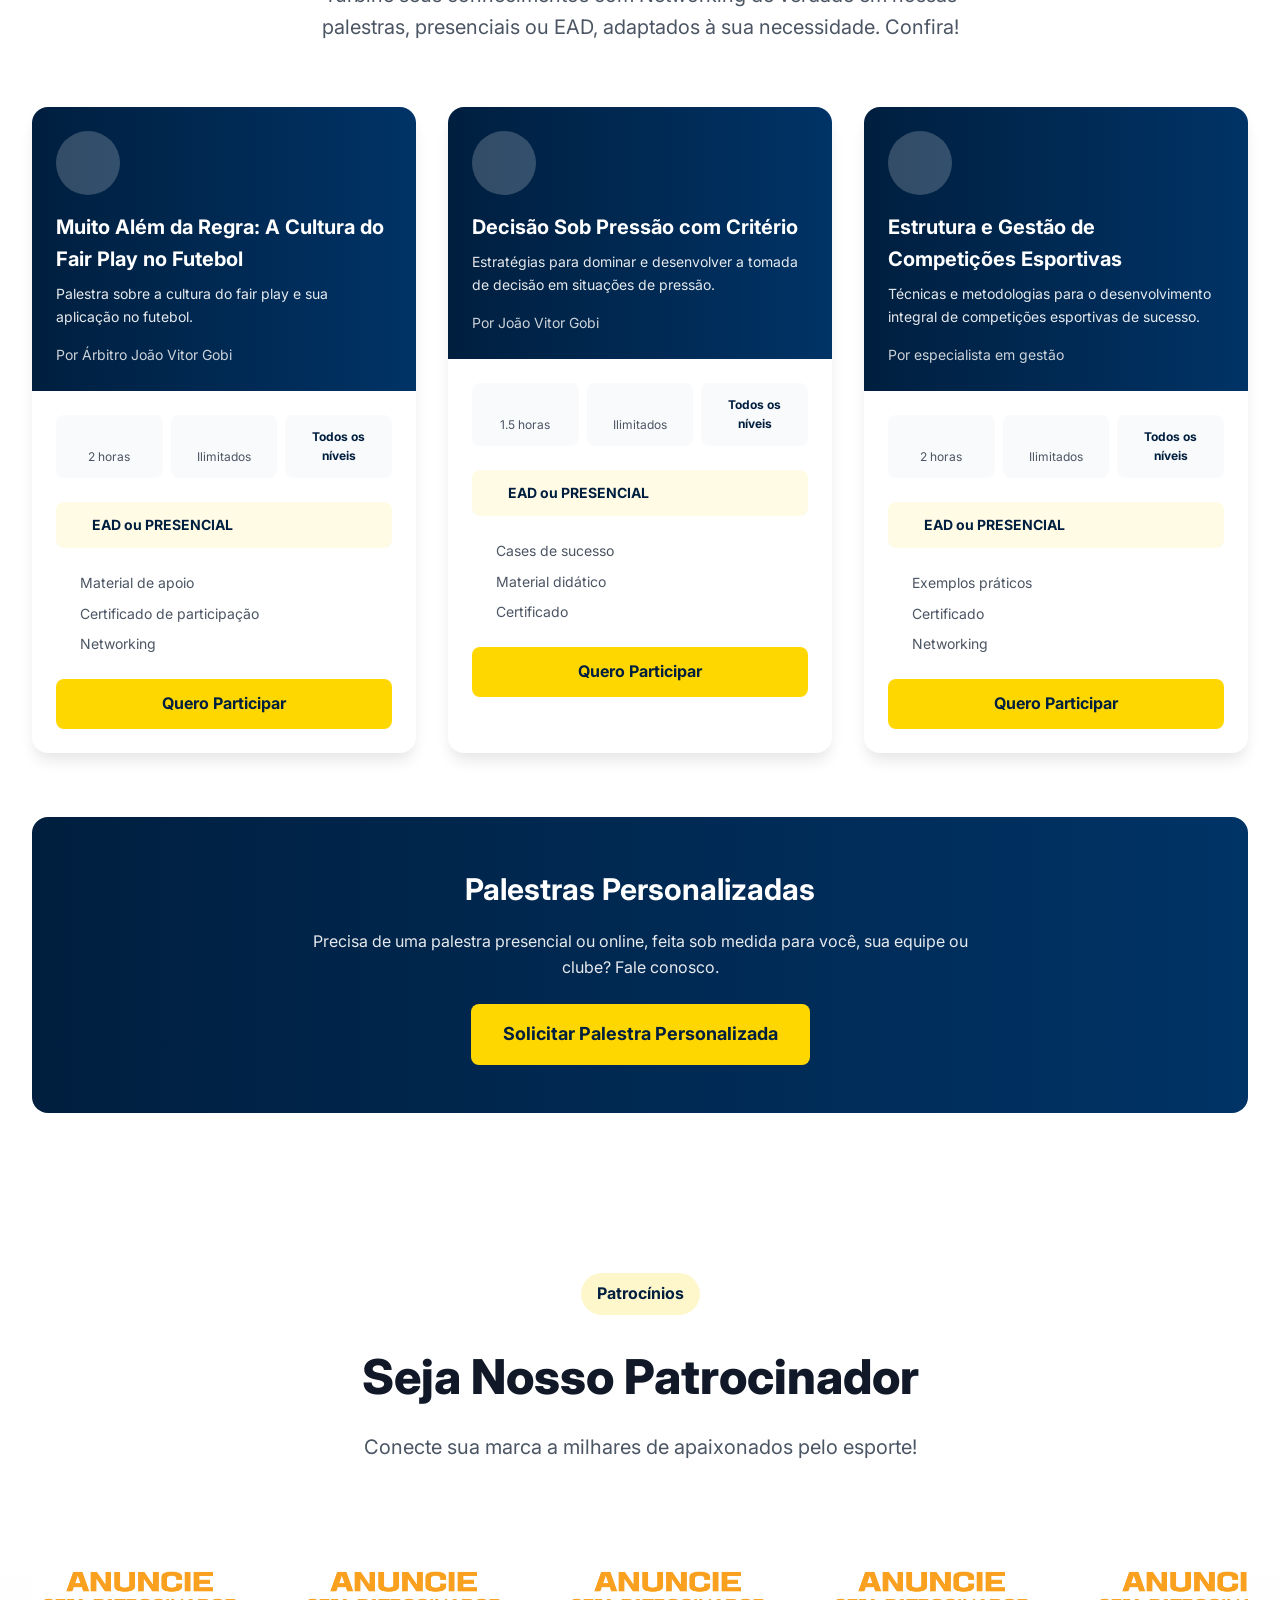
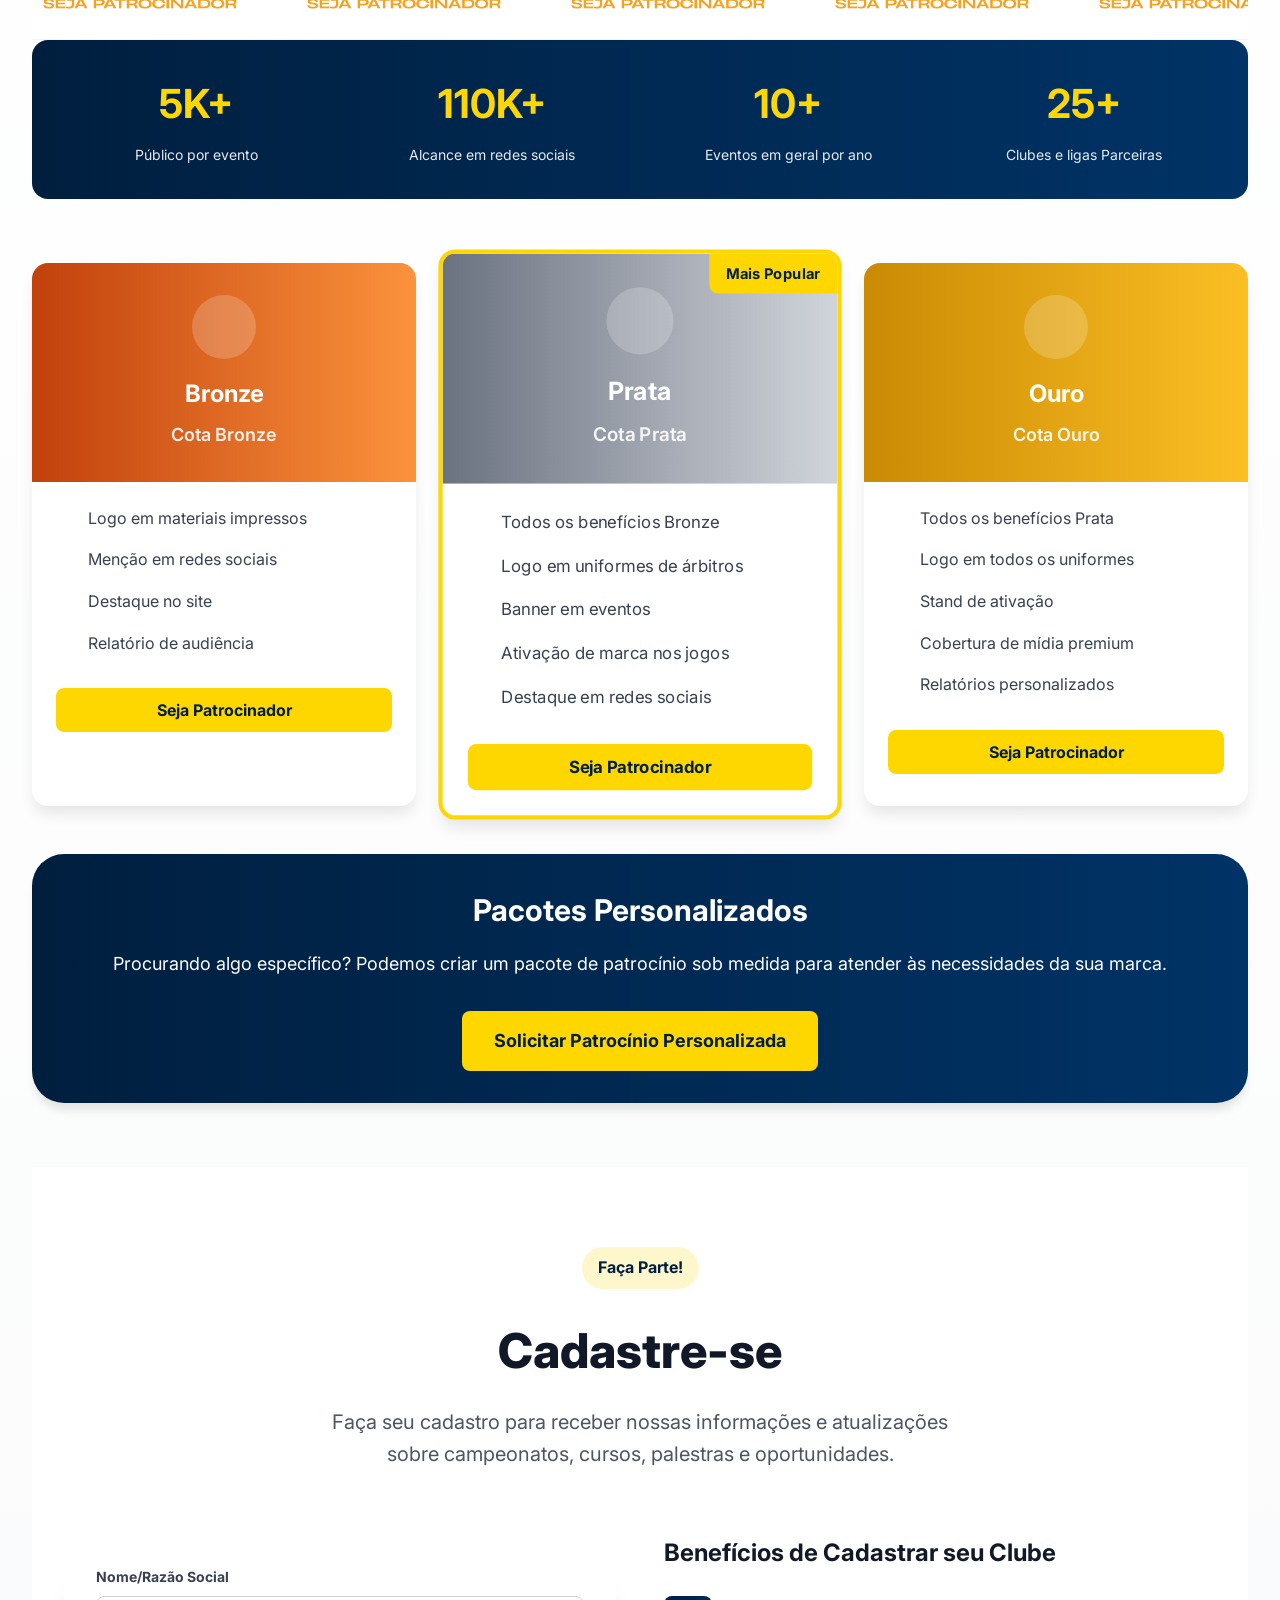
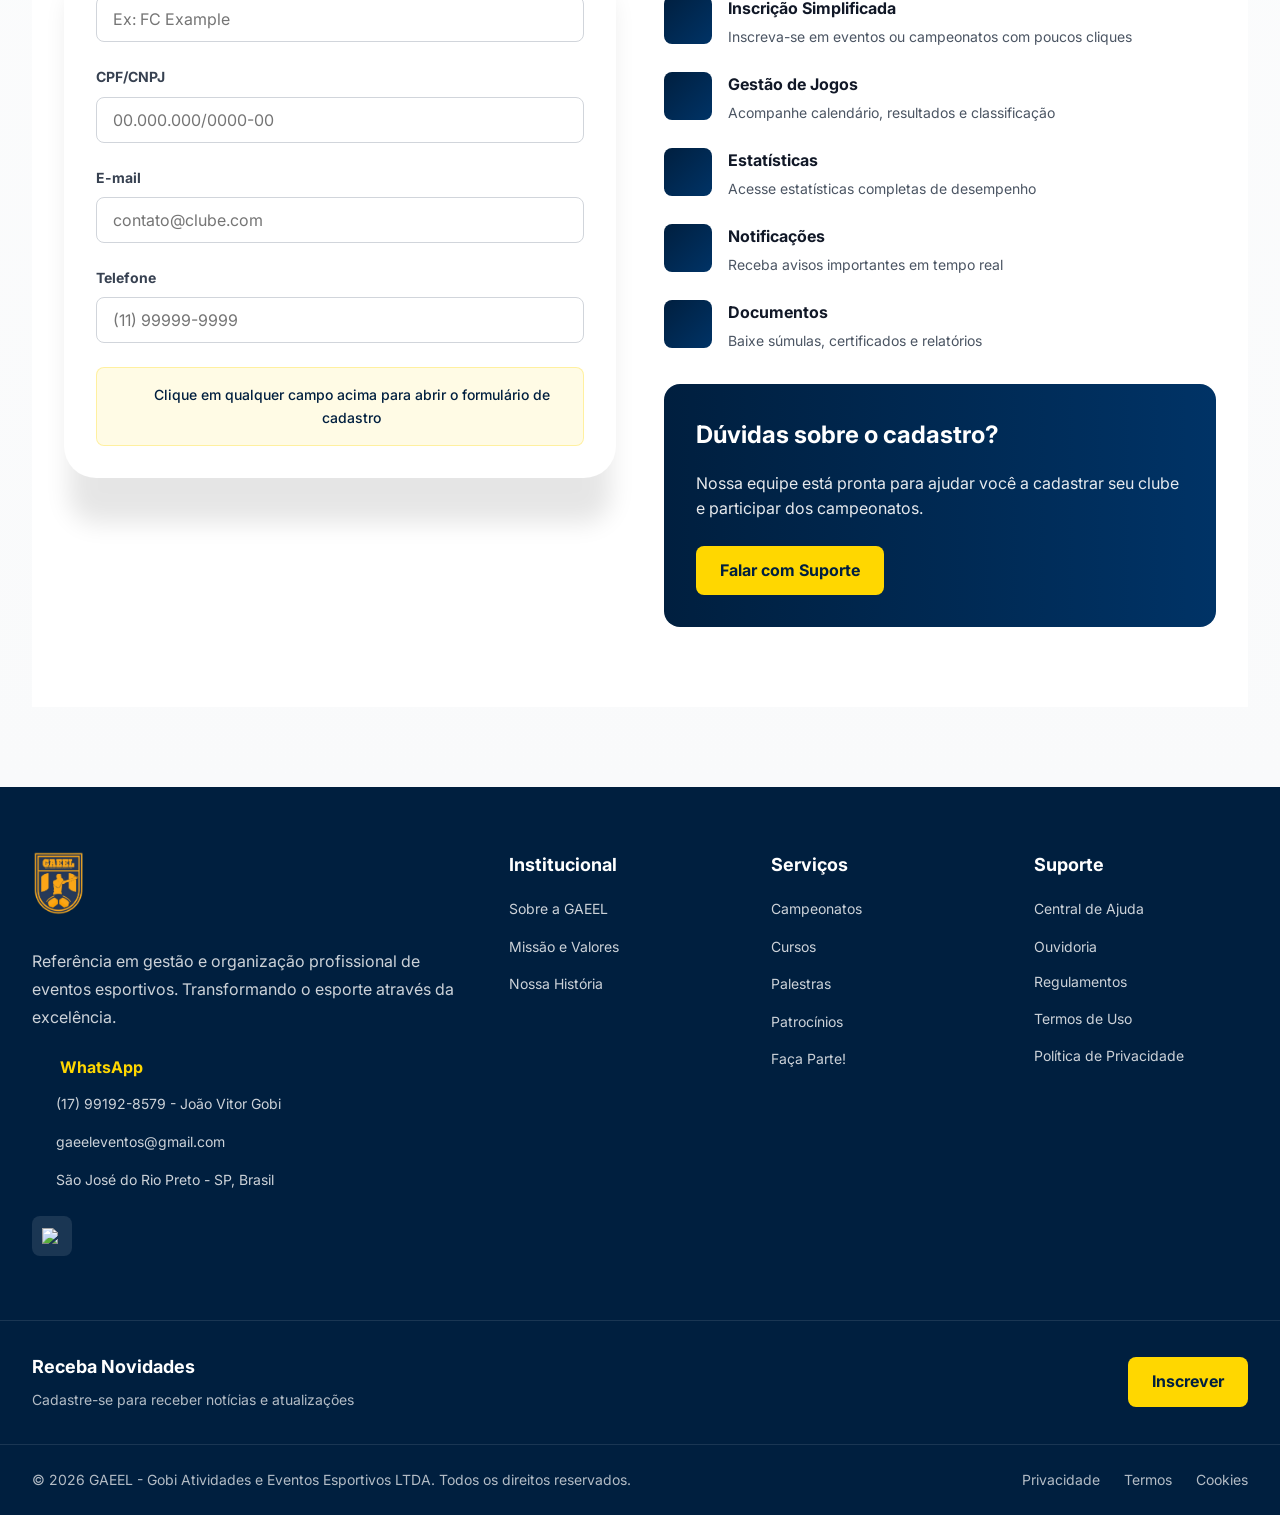
==== commit 1662c114: "adicionando botões para voltar e ir até páginas, ajustes finais" ====
--- a/gaeel.html
+++ b/gaeel.html
@@ -47,6 +47,7 @@
                     <a href="#cursos" class="nav-link">Cursos</a>
                     <a href="#palestras" class="nav-link">Palestras</a>
                     <a href="#patrocinios" class="nav-link">Patrocínios</a>
+                    <a href="noticias.html" class="nav-link">Notícias</a>
 
                 </div>
 
@@ -71,6 +72,7 @@
                 <a href="#cursos" class="mobile-nav-link">Cursos</a>
                 <a href="#palestras" class="mobile-nav-link">Palestras</a>
                 <a href="#patrocinios" class="mobile-nav-link">Patrocínios</a>
+                 <a href="noticias.html" class="mobile-nav-link">Notícias</a>
                 <a href="#area-clube" class="btn btn-primary btn-block">Faça Parte!</a>
             </div>
         </div>
@@ -110,6 +112,19 @@
             </div>
             <div class="sponsor-item">
                 <img src="imagens/SEJA PATROCINADOR.png" alt="Patrocinador 6" loading="lazy">
+            </div>
+            <!-- Duplicated items for seamless loop -->
+            <div class="sponsor-item">
+                <img src="imagens/SEJA PATROCINADOR.png" alt="Patrocinador 1" loading="lazy">
+            </div>
+            <div class="sponsor-item">
+                <img src="imagens/SEJA PATROCINADOR.png" alt="Patrocinador 2" loading="lazy">
+            </div>
+            <div class="sponsor-item">
+                <img src="imagens/SEJA PATROCINADOR.png" alt="Patrocinador 3" loading="lazy">
+            </div>
+            <div class="sponsor-item">
+                <img src="imagens/SEJA PATROCINADOR.png" alt="Patrocinador 4" loading="lazy">
             </div>
         </div>
     </div>
@@ -150,7 +165,7 @@
                 </a>
                 
                 <a href="noticias.html" class="btn btn-outline-white btn-large">
-                    <span>Noticias</span>
+                    <span>Notícias</span>
                 </a>
             </div>
 
--- a/gaeel.css
+++ b/gaeel.css
@@ -1936,6 +1936,7 @@
     font-size: 1.125rem;
     font-weight: 700;
     margin-bottom: 0.5rem;
+    margin-left: 0px;
 }
 
 .newsletter-text {
@@ -1962,6 +1963,12 @@
 
 .newsletter-input::placeholder {
     color: rgba(255, 255, 255, 0.5);
+}
+
+@media (max-width: 768px) {
+    .newsletter-content {
+        align-items: flex-start;
+    }
 }
 
 .newsletter-input:focus {
